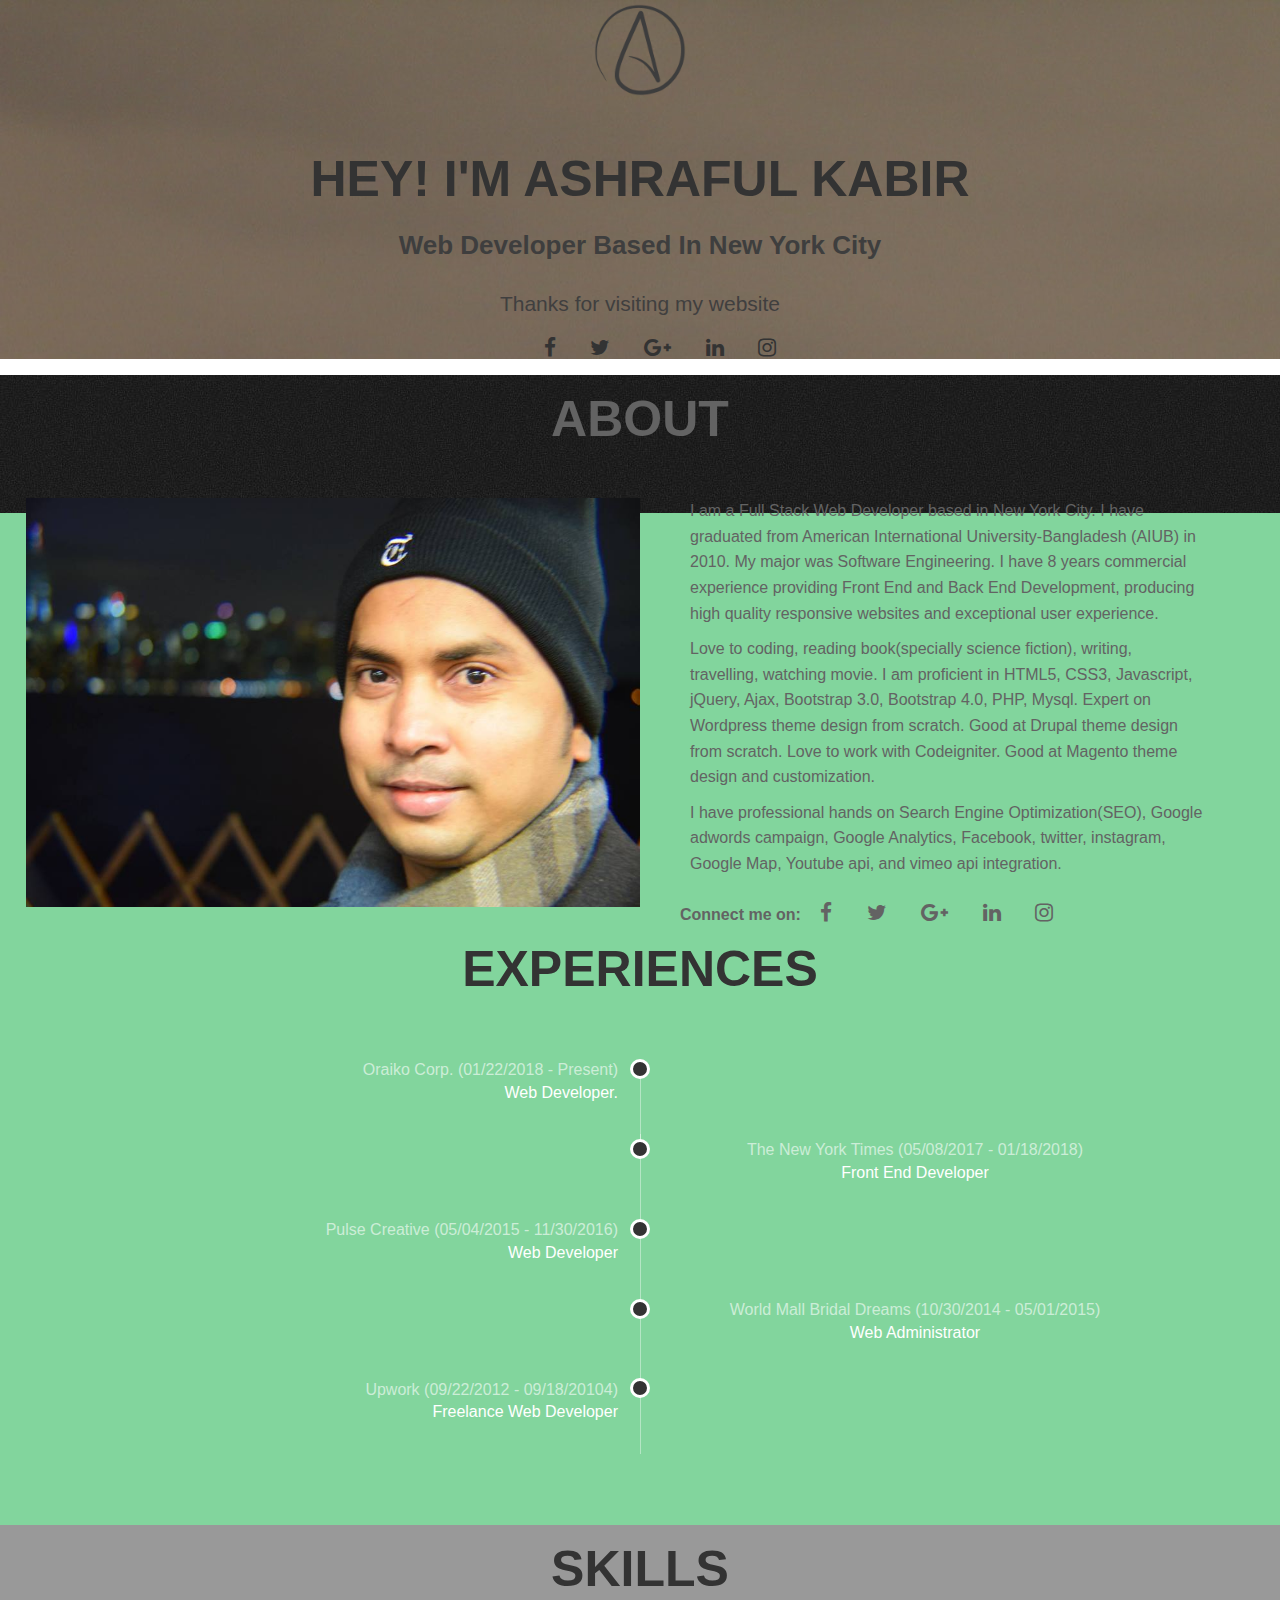
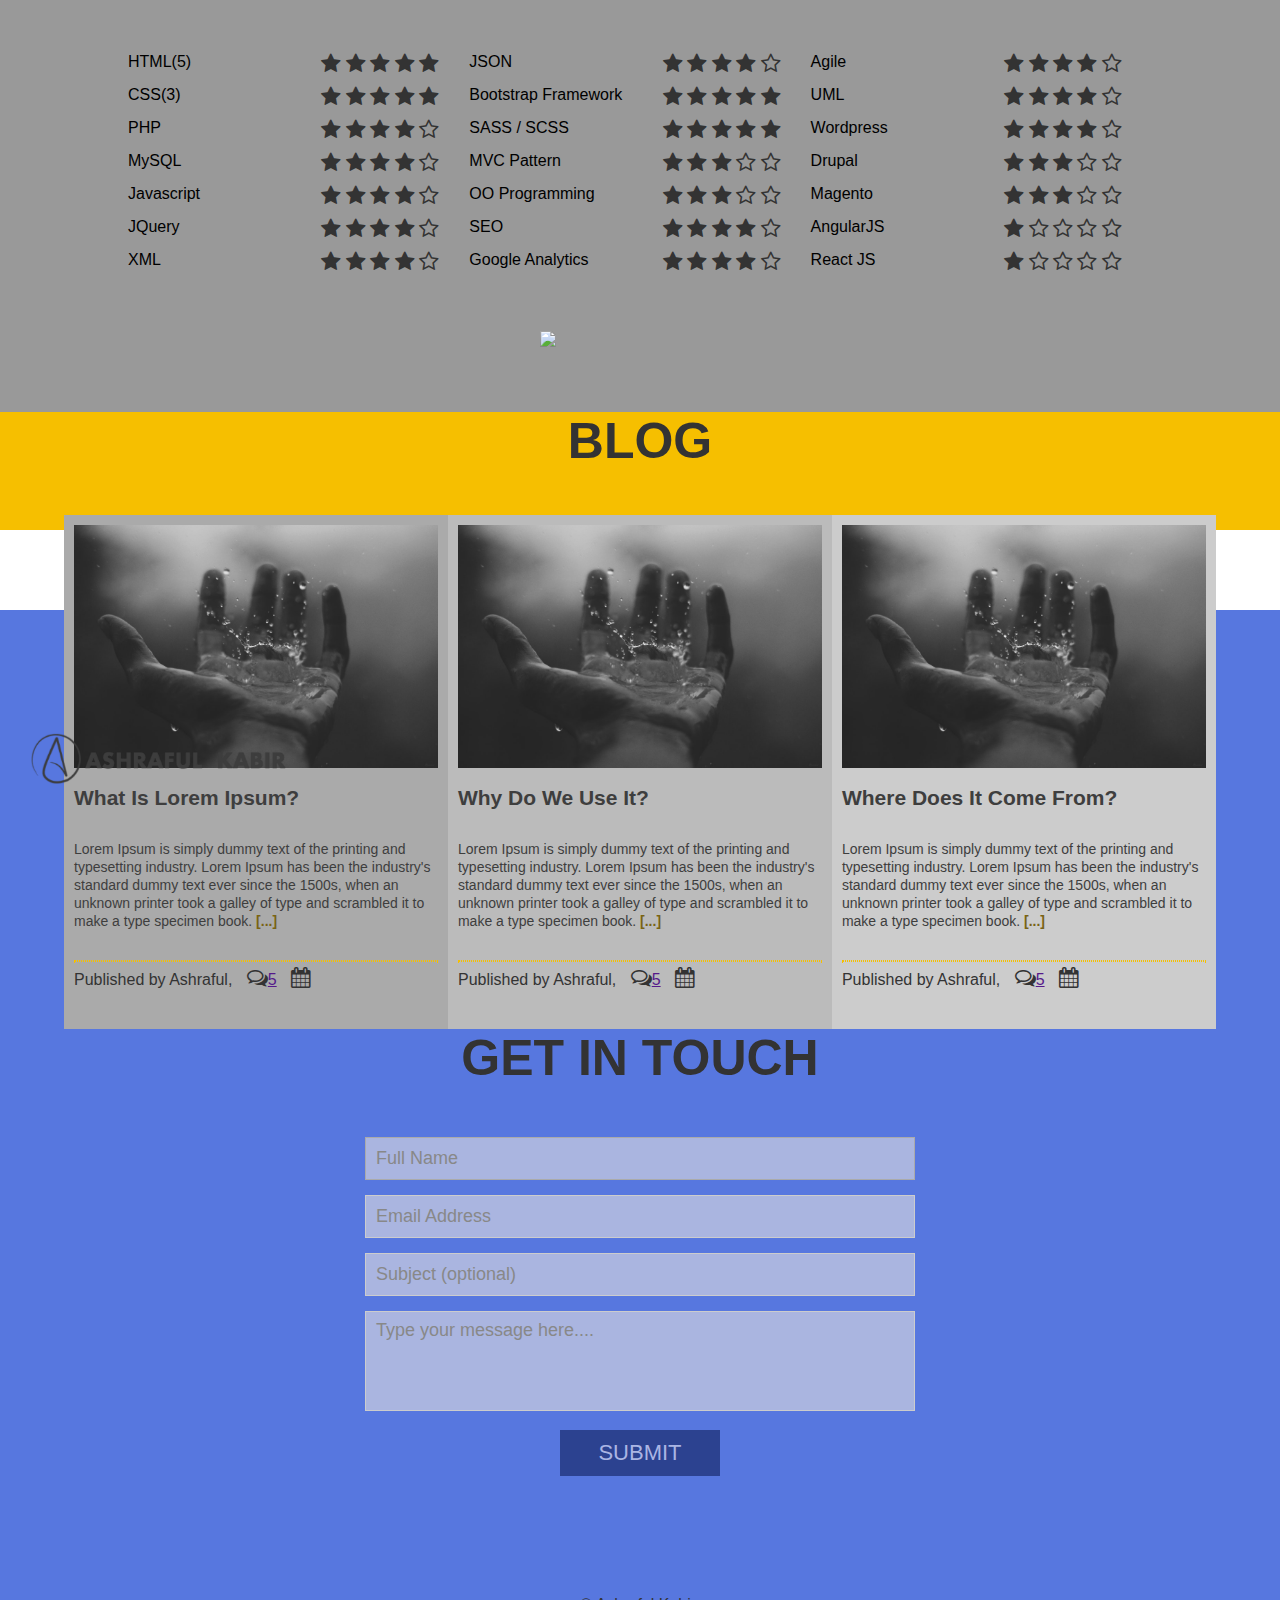
==== index.html @ b4f89de6 "comment added" ====
<!DOCTYPE html>
<html lang="en" >
<head>
  <meta charset="UTF-8">
  <title>Ashraful Kabir:Front End Developer</title> 
  <!-- normalize minimum css--> 
  <link rel="stylesheet" href="https://cdnjs.cloudflare.com/ajax/libs/normalize/5.0.0/normalize.min.css">
  <!-- Fullpage minimum css-->
  <link rel='stylesheet' href='https://cdnjs.cloudflare.com/ajax/libs/fullPage.js/2.7.4/jquery.fullPage.min.css'>
  <!--Font awesome css-->
  <link rel="stylesheet" href="https://maxcdn.bootstrapcdn.com/font-awesome/4.4.0/css/font-awesome.min.css">
  <!--Custom stylesheet-->
  <link rel="stylesheet" href="style.css">  
</head>

<body> 
    <header class="header">
        <div class="container"> 
            <a href="#section1" class="logo" title="Ashraful Kabir">
                <img src="images/ashraful-kabir.png" alt="Ashraful kabir">
            </a>            
        </div>
    </header>
    <!-- End of header -->

    <div id="fullpage">  

        <div class="section" id="section1">
            <div class="section-content">
                <div class="home-logo"><img src="images/ashraful-kabir-logo21.png" alt="Ashraful kabir"></div>       
                <h1>Hey! I'm Ashraful Kabir</h1>
                <h2>Web Developer Based in New York City</h2>
                <p>Thanks for visiting my website</p>
                <div class="social-media">
                    <ul class="social-media-icons">
                        <li><a href="#"><i class="fa fa-facebook"></i></a></li>
                        <li><a href="#"><i class="fa fa-twitter"></i></a></li>
                        <li><a href="#"><i class="fa fa-google-plus"></i></a></li>
                        <li><a href="#"><i class="fa fa-linkedin"></i></a></li>
                        <li><a href="#"><i class="fa fa-instagram"></i></a></li>
                    
                    </ul>
                </div>
                <!-- End of social media icons -->
            </div>
        </div>
        <!--End of first section-->

    <div class="section" id="section2">
    
        <div class="container">
            <h1>About</h1>          
            <div class="about-content">
                <img src="images/ashraful-kabir.jpg" class="ashraful" alt="Ashraful Kabir">
            </div>
            <!-- End of About image -->
            <div class="about-content">
                <p>
                    I am a Full Stack Web Developer based in New York City. 
                    I have graduated from American International University-Bangladesh (AIUB) in 2010. 
                    My major was Software Engineering. I have 8 years commercial experience providing
                    Front End and Back End Development, producing high quality responsive websites and exceptional user experience.
                </p>
                <p>
                    Love to coding, reading book(specially science fiction), writing, travelling, watching movie. 
                    I am proficient in HTML5, CSS3, Javascript, jQuery, Ajax, Bootstrap 3.0,
                    Bootstrap 4.0, PHP, Mysql. Expert on Wordpress theme design from scratch. Good at Drupal 
                    theme design from scratch. Love to work with Codeigniter. Good at Magento theme design and customization. 
                </p>
                <p>  
                    I have professional hands on Search Engine Optimization(SEO), Google adwords campaign, Google Analytics,
                    Facebook, twitter, instagram, Google Map, Youtube api, and vimeo api integration.
                </p>
                <div class="social-media">                    
                    <ul class="social-media-icons">
                        <b>Connect me on: </b>
                        <li><a href="#"><i class="fa fa-facebook"></i></a></li>
                        <li><a href="#"><i class="fa fa-twitter"></i></a></li>
                        <li><a href="#"><i class="fa fa-google-plus"></i></a></li>
                        <li><a href="#"><i class="fa fa-linkedin"></i></a></li>
                        <li><a href="#"><i class="fa fa-instagram"></i></a></li>
                    
                    </ul>
                </div>
            </div>
            <!-- End of About content -->
        </div>
        <!--End of container -->
    </div>
    <!--End of second section-->

  <div class="section" id="section3">
    
    <div class="container">
            <h1>Experiences</h1>
        <div class="experiences-content">                

                <div class="m-content">                   
                                        
                    <ul class="m-timeline">
                        <li>
                        <div class="m-timeline__date">
                            Oraiko Corp. (01/22/2018 - Present)
                        </div>
                        <p>
                           Web Developer.
                        </p>
                        </li>

                        <li>
                        <div class="m-timeline__date">
                           The New York Times (05/08/2017 - 01/18/2018)
                        </div>
                        <p>Front End Developer</p>
                        </li>
                        <li>
                        <div class="m-timeline__date">
                            Pulse Creative (05/04/2015 - 11/30/2016)
                        </div>

                        <p>
                            Web Developer
                        </p>
                        </li>

                        <li>
                        <div class="m-timeline__date">
                            World Mall Bridal Dreams (10/30/2014 - 05/01/2015)
                        </div>

                        <p>
                            Web Administrator
                        </p>
                        </li>
                        <li>
                        <div class="m-timeline__date">
                           Upwork (09/22/2012 - 09/18/20104)
                        </div>

                        <p>
                             Freelance Web Developer
                        </p>
                        </li>
                        <li>
                        <div class="m-timeline__date">
                           ISSIT Ltd.(02/10/2011 - 01/30/2012)
                        </div>

                        <p>
                            Web Developer
                        </p>
                        </li>
                    </ul>
                </div>

            </div>                  
    
        </div>
        <!--End of container -->
    </div>  
    <!--End of third section-->

  <div class="section" id="section4">

    <div class="container">
             <h1>skills</h1>
            <div class="row">

                <div class="skills-content">
                    <ul class="no-bullets">
                        <li>
                            <span class="ability-title">HTML(5)</span>
                                <span class="ability-score">				
                                <i class="fa fa-star" aria-hidden="true"></i>			
                                <i class="fa fa-star" aria-hidden="false"></i>
                                <i class="fa fa-star" aria-hidden="false"></i>
                                <i class="fa fa-star" aria-hidden="false"></i>
                                <i class="fa fa-star" aria-hidden="true"></i>					
                            </span>
                        </li>
                    
                        <li>
                            <span class="ability-title">CSS(3)</span>
                                <span class="ability-score">				
                                    <i class="fa fa-star" aria-hidden="true"></i>			
                                    <i class="fa fa-star" aria-hidden="false"></i>
                                    <i class="fa fa-star" aria-hidden="false"></i>
                                    <i class="fa fa-star" aria-hidden="false"></i>
                                    <i class="fa fa-star" aria-hidden="true"></i>					
                                </span>		
                            </span>
                        </li>
                        <li>
                            <span class="ability-title">PHP</span>
                            <span class="ability-score">				
                                <i class="fa fa-star" aria-hidden="true"></i>			
                                <i class="fa fa-star" aria-hidden="false"></i>
                                <i class="fa fa-star" aria-hidden="false"></i>
                                <i class="fa fa-star" aria-hidden="false"></i>
                                <i class="fa fa-star-o" aria-hidden="true"></i>					
                            </span>
                        </li>
                        <li>
                            <span class="ability-title">MySQL</span>
                            <span class="ability-score">				
                                <i class="fa fa-star" aria-hidden="true"></i>			
                                <i class="fa fa-star" aria-hidden="false"></i>
                                <i class="fa fa-star" aria-hidden="false"></i>
                                <i class="fa fa-star" aria-hidden="false"></i>
                                <i class="fa fa-star-o" aria-hidden="true"></i>					
                            </span>
                        </li>
                        <li>
                            <span class="ability-title">Javascript</span>
                            <span class="ability-score">				
                                <i class="fa fa-star" aria-hidden="true"></i>			
                                <i class="fa fa-star" aria-hidden="false"></i>
                                <i class="fa fa-star" aria-hidden="false"></i>
                                <i class="fa fa-star" aria-hidden="false"></i>
                                <i class="fa fa-star-o" aria-hidden="true"></i>					
                            </span>
                        </li>
                        <li>
                            <span class="ability-title">JQuery</span>
                            <span class="ability-score">				
                                <i class="fa fa-star" aria-hidden="true"></i>			
                                <i class="fa fa-star" aria-hidden="false"></i>
                                <i class="fa fa-star" aria-hidden="false"></i>
                                <i class="fa fa-star" aria-hidden="false"></i>
                                <i class="fa fa-star-o" aria-hidden="true"></i>					
                            </span>
                        </li> 
                        <li>
                            <span class="ability-title">XML</span>
                            <span class="ability-score">				
                                <i class="fa fa-star" aria-hidden="true"></i>			
                                <i class="fa fa-star" aria-hidden="false"></i>
                                <i class="fa fa-star" aria-hidden="false"></i>
                                <i class="fa fa-star" aria-hidden="false"></i>
                                <i class="fa fa-star-o" aria-hidden="true"></i>					
                            </span>
                        </li>                
                                            
                    </ul>
                </div>
                <div class="skills-content">
                    <ul class="no-bullets">
                        <li>
                            <span class="ability-title">JSON</span>
                            <span class="ability-score">				
                                <i class="fa fa-star" aria-hidden="true"></i>			
                                <i class="fa fa-star" aria-hidden="false"></i>
                                <i class="fa fa-star" aria-hidden="false"></i>
                                <i class="fa fa-star" aria-hidden="false"></i>
                                <i class="fa fa-star-o" aria-hidden="true"></i>					
                            </span>
                        </li>
                            
                            
                        <li>
                            <span class="ability-title">Bootstrap Framework</span>
                            <span class="ability-score">				
                                <i class="fa fa-star" aria-hidden="true"></i>			
                                <i class="fa fa-star" aria-hidden="false"></i>
                                <i class="fa fa-star" aria-hidden="false"></i>
                                <i class="fa fa-star" aria-hidden="false"></i>
                                <i class="fa fa-star" aria-hidden="true"></i>					
                            </span>
                        </li>
                        <li>
                            <span class="ability-title">SASS / SCSS</span>
                            <span class="ability-score">				
                                <i class="fa fa-star" aria-hidden="true"></i>			
                                <i class="fa fa-star" aria-hidden="false"></i>
                                <i class="fa fa-star" aria-hidden="false"></i>
                                <i class="fa fa-star" aria-hidden="false"></i>
                                <i class="fa fa-star" aria-hidden="true"></i>					
                            </span>
                        </li>			
                        <li>
                            <span class="ability-title">MVC Pattern</span>
                            <span class="ability-score">				
                                <i class="fa fa-star" aria-hidden="true"></i>			
                                <i class="fa fa-star" aria-hidden="false"></i>
                                <i class="fa fa-star" aria-hidden="false"></i>
                                <i class="fa fa-star-o" aria-hidden="false"></i>
                                <i class="fa fa-star-o" aria-hidden="true"></i>					
                            </span>
                        </li>	                            
                            
                            
                        <li>
                            <span class="ability-title">OO Programming</span>
                            <span class="ability-score">				
                                <i class="fa fa-star" aria-hidden="true"></i>			
                                <i class="fa fa-star" aria-hidden="false"></i>
                                <i class="fa fa-star" aria-hidden="false"></i>
                                <i class="fa fa-star-o" aria-hidden="false"></i>
                                <i class="fa fa-star-o" aria-hidden="true"></i>					
                            </span>
                        </li>		
                            
                            
                        <li>
                            <span class="ability-title">SEO</span>
                            <span class="ability-score">				
                                <i class="fa fa-star" aria-hidden="true"></i>			
                                <i class="fa fa-star" aria-hidden="false"></i>
                                <i class="fa fa-star" aria-hidden="false"></i>
                                <i class="fa fa-star" aria-hidden="false"></i>
                                <i class="fa fa-star-o" aria-hidden="true"></i>					
                            </span>
                        </li>
                        <li>
                            <span class="ability-title">Google Analytics</span>
                            <span class="ability-score">				
                                <i class="fa fa-star" aria-hidden="true"></i>			
                                <i class="fa fa-star" aria-hidden="false"></i>
                                <i class="fa fa-star" aria-hidden="false"></i>
                                <i class="fa fa-star" aria-hidden="false"></i>
                                <i class="fa fa-star-o" aria-hidden="true"></i>					
                            </span>
                        </li>				
                    
                        
                    </ul>
                </div>

                <div class="skills-content">
                    <ul class="no-bullets">	
                        <li>
                            <span class="ability-title">Agile</span>
                            <span class="ability-score">				
                                <i class="fa fa-star" aria-hidden="true"></i>			
                                <i class="fa fa-star" aria-hidden="false"></i>
                                <i class="fa fa-star" aria-hidden="false"></i>
                                <i class="fa fa-star" aria-hidden="false"></i>
                                <i class="fa fa-star-o" aria-hidden="true"></i>					
                            </span>
                        </li>
                
                            
                        <li>
                            <span class="ability-title">UML</span>
                            <span class="ability-score">				
                                <i class="fa fa-star" aria-hidden="true"></i>			
                                <i class="fa fa-star" aria-hidden="false"></i>
                                <i class="fa fa-star" aria-hidden="false"></i>
                                <i class="fa fa-star" aria-hidden="false"></i>
                                <i class="fa fa-star-o" aria-hidden="true"></i>					
                            </span>
                        </li>
                    
                        <li>
                            <span class="ability-title">Wordpress</span>
                            <span class="ability-score">				
                                <i class="fa fa-star" aria-hidden="true"></i>			
                                <i class="fa fa-star" aria-hidden="false"></i>
                                <i class="fa fa-star" aria-hidden="false"></i>
                                <i class="fa fa-star" aria-hidden="false"></i>
                                <i class="fa fa-star-o" aria-hidden="true"></i>					
                            </span>
                        </li>                   			
                        <li>
                            <span class="ability-title">Drupal</span>
                            <span class="ability-score">				
                                <i class="fa fa-star" aria-hidden="true"></i>			
                                <i class="fa fa-star" aria-hidden="false"></i>
                                <i class="fa fa-star" aria-hidden="false"></i>
                                <i class="fa fa-star-o" aria-hidden="false"></i>
                                <i class="fa fa-star-o" aria-hidden="true"></i>					
                            </span>
                        </li>	
                        
            
                        <li>
                            <span class="ability-title">Magento</span>
                            <span class="ability-score">				
                                <i class="fa fa-star" aria-hidden="true"></i>			
                                <i class="fa fa-star" aria-hidden="false"></i>
                                <i class="fa fa-star" aria-hidden="false"></i>
                                <i class="fa fa-star-o" aria-hidden="false"></i>
                                <i class="fa fa-star-o" aria-hidden="true"></i>					
                            </span>
                        </li>	
                        <li>
                            <span class="ability-title">AngularJS</span>
                            <span class="ability-score">				
                                <i class="fa fa-star" aria-hidden="true"></i>			
                                <i class="fa fa-star-o" aria-hidden="false"></i>
                                <i class="fa fa-star-o" aria-hidden="false"></i>
                                <i class="fa fa-star-o" aria-hidden="false"></i>
                                <i class="fa fa-star-o" aria-hidden="true"></i>					
                            </span>
                        </li>		
                                
                            
                        <li>
                            <span class="ability-title">React JS</span>
                            <span class="ability-score">				
                                <i class="fa fa-star" aria-hidden="false"></i>			
                                <i class="fa fa-star-o" aria-hidden="false"></i>
                                <i class="fa fa-star-o" aria-hidden="false"></i>
                                <i class="fa fa-star-o" aria-hidden="false"></i>
                                <i class="fa fa-star-o" aria-hidden="false"></i>					
                            </span>
                        </li>
                
                    </ul>
                </div>            
                    
            </div>

                <div class="js-certification">
                    <!-- BEGIN NCSA LINKING CODE--> 
                    <a href="http://www.ncsacademy.com/verifycert.cfm?cert=5224221" target="_blank">
                    <img src="http://www.ncsacademy.com/buttons/javascripta.jpg" border="0"> 
                    </a> 
                    <!-- END NCSA LINKING CODE-->     
                </div>  
                <!-- End of JS Certification -->

        </div>
        <!-- End of container -->    
        
    </div>  
    <!--End of fourth section-->

  <div class="section" id="section5">
        <h1>Blog</h1>
        <div class="container">        
                <div class="column" style="background-color:#aaa;">
                    <div class="featured-img">
                        <img src="images/bghome2.jpeg" alt="">
                    </div>
                    <h2>What is Lorem Ipsum?</h2>
                    <p>
                        Lorem Ipsum is simply dummy text of the printing and typesetting industry. 
                        Lorem Ipsum has been the industry's standard dummy text ever since the 1500s, 
                        when an unknown printer took a galley of type and scrambled it to make a type 
                        specimen book. <a href="#"><span class="learn-more"> [...]</span></a>
                        <hr>
                        <span class="published-by">Published by Ashraful, </span>
                        <a href=""><span class="comments"><i class="fa fa-comments-o"></i>5</span></a>
                        <span><i class="fa fa-calendar"></i></span>
                    </p>
                </div>
                <!-- End of Blog column -->
                <div class="column" style="background-color:#bbb;">
                    <div class="featured-img">
                        <img src="images/bghome2.jpeg" alt="">
                    </div>
                    <h2>Why do we use it?</h2>
                    <p>
                        Lorem Ipsum is simply dummy text of the printing and typesetting industry. 
                        Lorem Ipsum has been the industry's standard dummy text ever since the 1500s, 
                        when an unknown printer took a galley of type and scrambled it to make a type 
                        specimen book.<a href="#"><span class="learn-more"> [...]</span></a>

                        <hr>
                        <span class="published-by">Published by Ashraful, </span>
                        <a href=""><span class="comments"><i class="fa fa-comments-o"></i>5</span></a>
                        <span><i class="fa fa-calendar"></i></span>

                    </p>
                </div>
                <!-- End of Blog column -->

                <div class="column" style="background-color:#ccc;">
                    <div class="featured-img">
                        <img src="images/bghome2.jpeg" alt="">
                    </div>
                    <h2>Where does it come from?</h2>
                    <p>
                        Lorem Ipsum is simply dummy text of the printing and typesetting industry. 
                        Lorem Ipsum has been the industry's standard dummy text ever since the 1500s, 
                        when an unknown printer took a galley of type and scrambled it to make a type 
                        specimen book.<a href="#"><span class="learn-more"> [...]</span></a>

                        <hr>
                        <span class="published-by">Published by Ashraful, </span>
                        <a href=""><span class="comments"><i class="fa fa-comments-o"></i>5</span></a>
                        <span><i class="fa fa-calendar"></i></span>
                    </p>
                </div>
                <!-- End of Blog column -->        
        </div>
        <!-- End of container -->

    </div>
    <!--End of fifth section-->

    <div class="section" id="section6">
        
        <div class="container">  
            <form id="contact" action="" method="post">
                 <h1>Get in touch</h1>                
                <fieldset>
                    <input placeholder="Full Name" type="text" tabindex="1" required autofocus>
                </fieldset>
                <fieldset>
                    <input placeholder="Email Address" type="email" tabindex="2" required>
                </fieldset>                
                <fieldset>
                    <input placeholder="Subject (optional)" type="url" tabindex="4" required>
                </fieldset>
                <fieldset>
                    <textarea placeholder="Type your message here...." tabindex="5" required></textarea>
                </fieldset>
                <fieldset>
                    <button name="submit" type="submit" id="contact-submit" data-submit="...Sending">Submit</button>
                </fieldset>
                    
            </form>
            <!-- End of Contact Form -->
            <div class="copyright">
                &copy  <span id="year"></span> Ashraful Kabir.  
            </div>
        </div>
        <!-- End of Container -->
    </div>
    <!--End of sixth section-->

</div>
<!--End of full page-->

<!--- JQuery library-->
<script src='https://ajax.googleapis.com/ajax/libs/jquery/2.1.4/jquery.min.js'></script>
<!---Fullpage minimum js-->
<script src='https://cdnjs.cloudflare.com/ajax/libs/fullPage.js/2.7.4/jquery.fullPage.min.js'></script>

<script src='https://cdn2.hubspot.net/hub/322787/hub_generated/style_manager/1440007714979/custom/page/hack-a-thon-3/masonry.min.min.js'></script>
<script src='https://cdn2.hubspot.net/hub/322787/hub_generated/style_manager/1440007849180/custom/page/hack-a-thon-3/isotope.min.js'></script>

<!--Custom javascript-->
<script  src="custom.js"></script>

</body>
</html>
---- style.css ----
@font-face {
  font-family: Futura;
  src: url('font/Futura-Book-Regular.otf') format("otf");
  font-weight: normal;
}

html,body{
	font-family: Futura,Trebuchet MS,Arial,sans-serif; 
	margin: 0;
  padding: 0;
  box-sizing: border-box;
  -webkit-box-sizing: border-box;
  -moz-box-sizing: border-box;
  -webkit-font-smoothing: antialiased;
  -moz-font-smoothing: antialiased;
  -o-font-smoothing: antialiased;
  font-smoothing: antialiased;
  text-rendering: optimizeLegibility;
}
h1,h2,h3{
  text-transform: uppercase;
}
h1{
	font-size:50px; 
	margin:0;
	color:#333;
	text-align:center;
  padding-bottom: 50px;
}
h2{
  color:#3e3e3e;
  padding-top: 20px;
  font-size: 26px;
  text-transform: capitalize;
}
h3{
  
}

/* Global container */
.container{
	max-width: 96%;
  margin: 0 auto;  
  padding: 15px 0;

}
/* header */
.header {
  background-color:transparent;
  position: fixed;
  width: 100%;
  z-index: 3;
}

.header ul {
  margin: 0;
  padding: 0;
  list-style: none;
  overflow: hidden;
  
}

.header li a {
  display: block;
  padding: 20px;
	text-decoration: none;
	text-transform: uppercase;
  font-size: 12px;
  font-weight: 500;
  color:#333;
}

.header li a:hover,
.header .menu-btn:hover {
  color: #403422;
}

.header .logo {
  display: block;
  float: left;  
}

/* menu */

.header .menu {
  clear: both;
  max-height: 0;
  transition: max-height .2s ease-out;
}

/* menu icon */

.header .menu-icon {
  cursor: pointer;
  display: inline-block;
  float: right;
  padding: 28px 20px;
  position: relative;
  user-select: none;
}

.header .menu-icon .navicon {
  background: #333;
  display: block;
  height: 2px;
  position: relative;
  transition: background .2s ease-out;
  width: 18px;
}

.header .menu-icon .navicon:before,
.header .menu-icon .navicon:after {
  background: #333;
  content: '';
  display: block;
  height: 100%;
  position: absolute;
  transition: all .2s ease-out;
  width: 100%;
}

.header .menu-icon .navicon:before {
  top: 5px;
}

.header .menu-icon .navicon:after {
  top: -5px;
}

/* menu btn */

.header .menu-btn {
  display: none;
}

.header .menu-btn:checked ~ .menu {
  max-height: 240px;
}

.header .menu-btn:checked ~ .menu-icon .navicon {
  background: transparent;
}

.header .menu-btn:checked ~ .menu-icon .navicon:before {
  transform: rotate(-45deg);
}

.header .menu-btn:checked ~ .menu-icon .navicon:after {
  transform: rotate(45deg);
}

.header .menu-btn:checked ~ .menu-icon:not(.steps) .navicon:before,
.header .menu-btn:checked ~ .menu-icon:not(.steps) .navicon:after {
  top: 0;
}

/* 48em = 768px */

@media (min-width: 48em) {
  .header li {
    float: left;
  }
  .header li a {
    padding: 20px 10px;
  }
  .header .menu {
    clear: none;
    float: right;
    max-height: none;
  }
  .header .menu-icon {
    display: none;
  }
}

/* *******************************************************/
/* End of menu */

.button {
  display: inline-block;
  padding: 0.5em 1.0em;
  border-radius: 4px;
  background: #ffffff;
  font-family: sans-serif;
  font-size: 16px;
  cursor: pointer;
  border: 1px solid #000000;
  margin: 10px;
  -webkit-transition: background 0.3s;
  -moz-transition: background 0.3s;
  transition: background 0.3s;
}

.button:hover {
  background-color: rgba(0,0,0,0.1);
}

.button:active,
.button.is-checked {
  background-color: rgba(0,0,0,0.1);
  outline: none;
}

.button-group {
  margin: 20px 0;
  text-align: center;
}

.button-group:after {
  content: '';
  display: block;
  clear: both;
}

img {
  vertical-align: middle;
}

.img-responsive {
  display: block;
  max-width: 100%;
  height: auto;
}

.grid article {
  background-color: #FFFFFF;
  display: block;
  float: left;
  margin: 1%;
  width: 23%;
}

@media (max-width: 1024px) {
  .grid article {
    width: 31.3%;
  }
}

@media (max-width: 767px) {
  .grid article {
    width: 48%;
  }
}

@media (max-width: 479px) {
  .grid article {
    margin: 2% 0;
    width: 100%;
  }
}
/*  End of portfolio tab*/
/*********************************************************/


#section1{
/*background-image: url(images/bghome.jpeg);*/
background-image: url(images/nyc.jpg);
}
#section1 h1,h2{
  padding:0;
}
#section1 img{
    width: 100px;
    margin: 0 0 50px 0;
}
#section1 p{
  color:#403f3f;
  padding-top: 10px;
  text-align: center;
  font-size: 21px;
}
.fp-tooltip{
  color:#333;
}
#fp-nav ul li a span{
  background: #333;
}
#fp-nav ul li .fp-tooltip{
  color:#333;
}
#fp-nav ul li, .fp-slidesNav ul li{
  text-transform: uppercase;
}
.section-content{
  width:96%;
  margin:0 auto;
  text-align: center;   
}  
.social-media{
  text-align: center;
}
.social-media-icons{
  list-style: none;
}
.social-media-icons li{
  display: inline-block;
  padding: 0 15px;
}
.fa{
  font-size: 21px;
  color: #333;
}
.fa:hover{
  color:#c5aa80;
}
/* ############################################ End of section 1 ###################### */
#section2{
background-color:rgb(238,223,252); 
background-image: url('images/black-bg.jpg');
}
.about-content{
  float: left;
  width: 50%;
  box-sizing: border-box;
}
.about-content img{
  max-width: 100%;
}
#section2 p, #section2 h1, #section2 b, #section2 ul li i{
  color:#636363;
}
#section2 ul li i:hover{
  color:#c5aa80;  
}
#section2 p{
    line-height: 1.6;
    max-width: 720px;
    margin: 0 auto;
    font-size: 16px;
    padding: 0 50px 10px 50px;
}
#section2 .social-media{
  text-align: left;
}

/* ###################################### End of Section 2  ##################################*/

#section3{
background-color:rgb(130,213,157); 
}
#section3 h1{
  padding-bottom: 0px;
}
.experiences-content{
	width: 100%;
	height: auto;
	padding: 20px;
	text-align: center;
}

.m-content {
  padding: 20px;
  max-width: 1100px;
  margin: 0 auto;
}
.m-content h2 {
  font-size: 2.2rem;
  line-height: 1.3em;
  margin: 1em 0 .2em;
}

.m-timeline {
  position: relative;
  list-style: none;
  padding: 0;
  color: #fff;
  overflow-y: scroll;
  height: 400px; 
}
.m-timeline li {
  position: relative;
  padding: 7px 0 24px 32px;
  transition: all 100ms;
  min-height: 44px;
}
.m-timeline li::before, .m-timeline li::after {
  transition: all 100ms;
}
.m-timeline li::before {
  display: block;
  content: '';
  position: absolute;
  top: .3em;
  left: 0;
  z-index: 2;
  background-color: #333;
  width: 20px;
  height: 20px;
  border-radius: 50%;
  border: 3px solid #fff;
}
.m-timeline li::after {
  content: '';
  display: block;
  width: 1px;
  background-color: rgba(255, 255, 255, 0.4);
  position: absolute;
  top: 0;
  left: 10px;
  height: 100%;
  z-index: 1;
}
.m-timeline li:first-child::after {
  top: 10px;
}
.m-timeline li:last-child::after {
  height: 10px;
}
.m-timeline__date {
  font-size: 1em;
  margin: 0 0 .3em;
  color: rgba(255, 255, 255, 0.6);
}
.m-timeline p {
  margin: 0 0 .5em;
}
@media (min-width: 800px) {
  .m-timeline li:nth-child(odd) {
    text-align: right;
    padding-left: 0;
    padding-right: calc(50% + 22px);
  }
  .m-timeline li:nth-child(even) {
    padding-left: calc(50% + 20px);
  }
  .m-timeline li::before {
    left: calc(50% - 10px);
  }
  .m-timeline li::after {
    left: 50%;
  }
}

*,
*::before,
*::after {
  box-sizing: border-box;
}
/* Timeline custom scroll bar */
/* width */
::-webkit-scrollbar {
  width: 15px;
}

/* Track */
::-webkit-scrollbar-track {
  box-shadow: inset 0 0 5px grey; 
  border-radius: 10px;
}
 
/* Handle */
::-webkit-scrollbar-thumb {
  background: #579665; 
  border-radius: 10px;
}

/* Handle on hover */
::-webkit-scrollbar-thumb:hover {
  background: #579665; 
}

/* End of expericens timeline */

.logo{
width:40%;
float: left;
}
.logo img{
	vertical-align: bottom;
  height: 60px;
}
.company{
width:55%;
float: left;
margin-left: 5%;
}

/* ###################################### End of section 3 ################################ */

#section4{
background-color:#999; 
}
#section4 .container{
  width: 80%;
  margin: 0 auto;
}
.skills-content{
  float: left;
  width: 33.33%;
  box-sizing: border-box;
  padding-right: 30px;
}
ul.no-bullets {
    list-style-type: none;
    margin: 0px;
    padding: 0px;
}
#section4 ul > li .ability-score {
    float: right;
}
#section4 ul > li .ability-title {
    display: inline-block;
    width: 60%;
}
#section4 ul li{
  margin-bottom: 5px;
  padding: 5px 0;
}
#section4 ul li:hover{
  background-color: #88c397;
  padding: 5px 0;
}
.js-certification{
    width: 200px;
    margin: 0 auto;
    padding: 50px 0;
}
/* ########################################## Ends for Section 4  ###########################*/

#section5{
  background-color:#f6bf00; 
}
#section5 p{
  line-height: 1.3;
  margin: 30px auto;
  color: #3e3e3e;
  font-size: 14px;
}
#section5 .container{
  max-width:90%;
  margin: 0 auto;
}
.featured-img img{
  max-width: 100%;
}
#section5 h1{
  padding-bottom: 30px; 
}
#section5 h2{
  font-size: 21px;
}
/* Create three equal columns that floats next to each other */
.column {
  float: left;
  width: 33.33%;
  padding: 10px;
  height: auto; 
}
.column p{
  text-align: left;
}
.column p span.learn-more{
    color: #796313;
    font-weight: bold;
}
.column p a{
  text-decoration: none;
}
/* Clear floats after the columns */
.row:after {
  content: "";
  display: table;
  clear: both;
}
span.published-by{
  color:#333;
}
span.comments{
      margin: 0 10px;
}
.column hr{
  border: 1px dotted #f6c000;
  margin-bottom: 5px;
}
/* ##########################################  End of section 5 (Blog Section) ####################### */

#section6{
  background-color:rgb(87, 119, 223); 
}

#section6 .container {
  max-width: 600px;
  width: 100%;
  margin: 0 auto;
  position: relative;
  padding: 0;
}

#contact input[type="text"],
#contact input[type="email"],
#contact input[type="tel"],
#contact input[type="url"],
#contact textarea,
#contact button[type="submit"] {
  font: 400 12px/16px "Roboto", Helvetica, Arial, sans-serif;
}

#contact {
  padding: 25px;
  margin: 80px 0;
}

#contact h3 {
  display: block;
  font-size: 32px;
  font-weight: 500;
  margin-bottom: 20px;
  color: #333;
  text-align: center;
}

#contact h4 {
  margin: 5px 0 15px;
  display: block;
  font-size: 13px;
  font-weight: 400;
}

fieldset {
  border: medium none !important;
  margin: 0 0 10px;
  min-width: 100%;
  padding: 0;
  width: 100%;
  text-align: center;
}

#contact input[type="text"],
#contact input[type="email"],
#contact input[type="tel"],
#contact input[type="url"],
#contact textarea {
  width: 100%;
  border: 1px solid #ccc;
  background: #aab5e0;
  margin: 0 0 5px;
  padding: 10px;
  color: #333;
  font-size: 18px;
}

#contact input[type="text"]:hover,
#contact input[type="email"]:hover,
#contact input[type="tel"]:hover,
#contact input[type="url"]:hover,
#contact textarea:hover {
  -webkit-transition: border-color 0.3s ease-in-out;
  -moz-transition: border-color 0.3s ease-in-out;
  transition: border-color 0.3s ease-in-out;
  border: 1px solid #aaa;
}

#contact textarea {
  height: 100px;
  max-width: 100%;
  resize: none;
}

#contact button[type="submit"] {
  cursor: pointer;
    width: 160px;
    border: none;
    background: #2c4290;
    color: #aab5e4;
    margin: 0 0 5px;
    padding: 15px 20px;
    font-size: 22px;
    text-transform: uppercase;
}

#contact button[type="submit"]:hover {
  background: #374c96;
  -webkit-transition: background 0.3s ease-in-out;
  -moz-transition: background 0.3s ease-in-out;
  transition: background-color 0.3s ease-in-out;
}

#contact button[type="submit"]:active {
  box-shadow: inset 0 1px 3px rgba(0, 0, 0, 0.5);
}

.copyright {
  text-align: center;
  color:#333;
}

#contact input:focus,
#contact textarea:focus {
  outline: 0;
  border: 1px solid #aaa;
}

::-webkit-input-placeholder {
  color: #888;
}

:-moz-placeholder {
  color: #888;
}

::-moz-placeholder {
  color: #888;
}

:-ms-input-placeholder {
  color: #888;
}

/* End of contact form */
/* ########################################### End of section 6 ########################### */

.fp-slidesNav ul li a span {
  background-color: #fff;
}
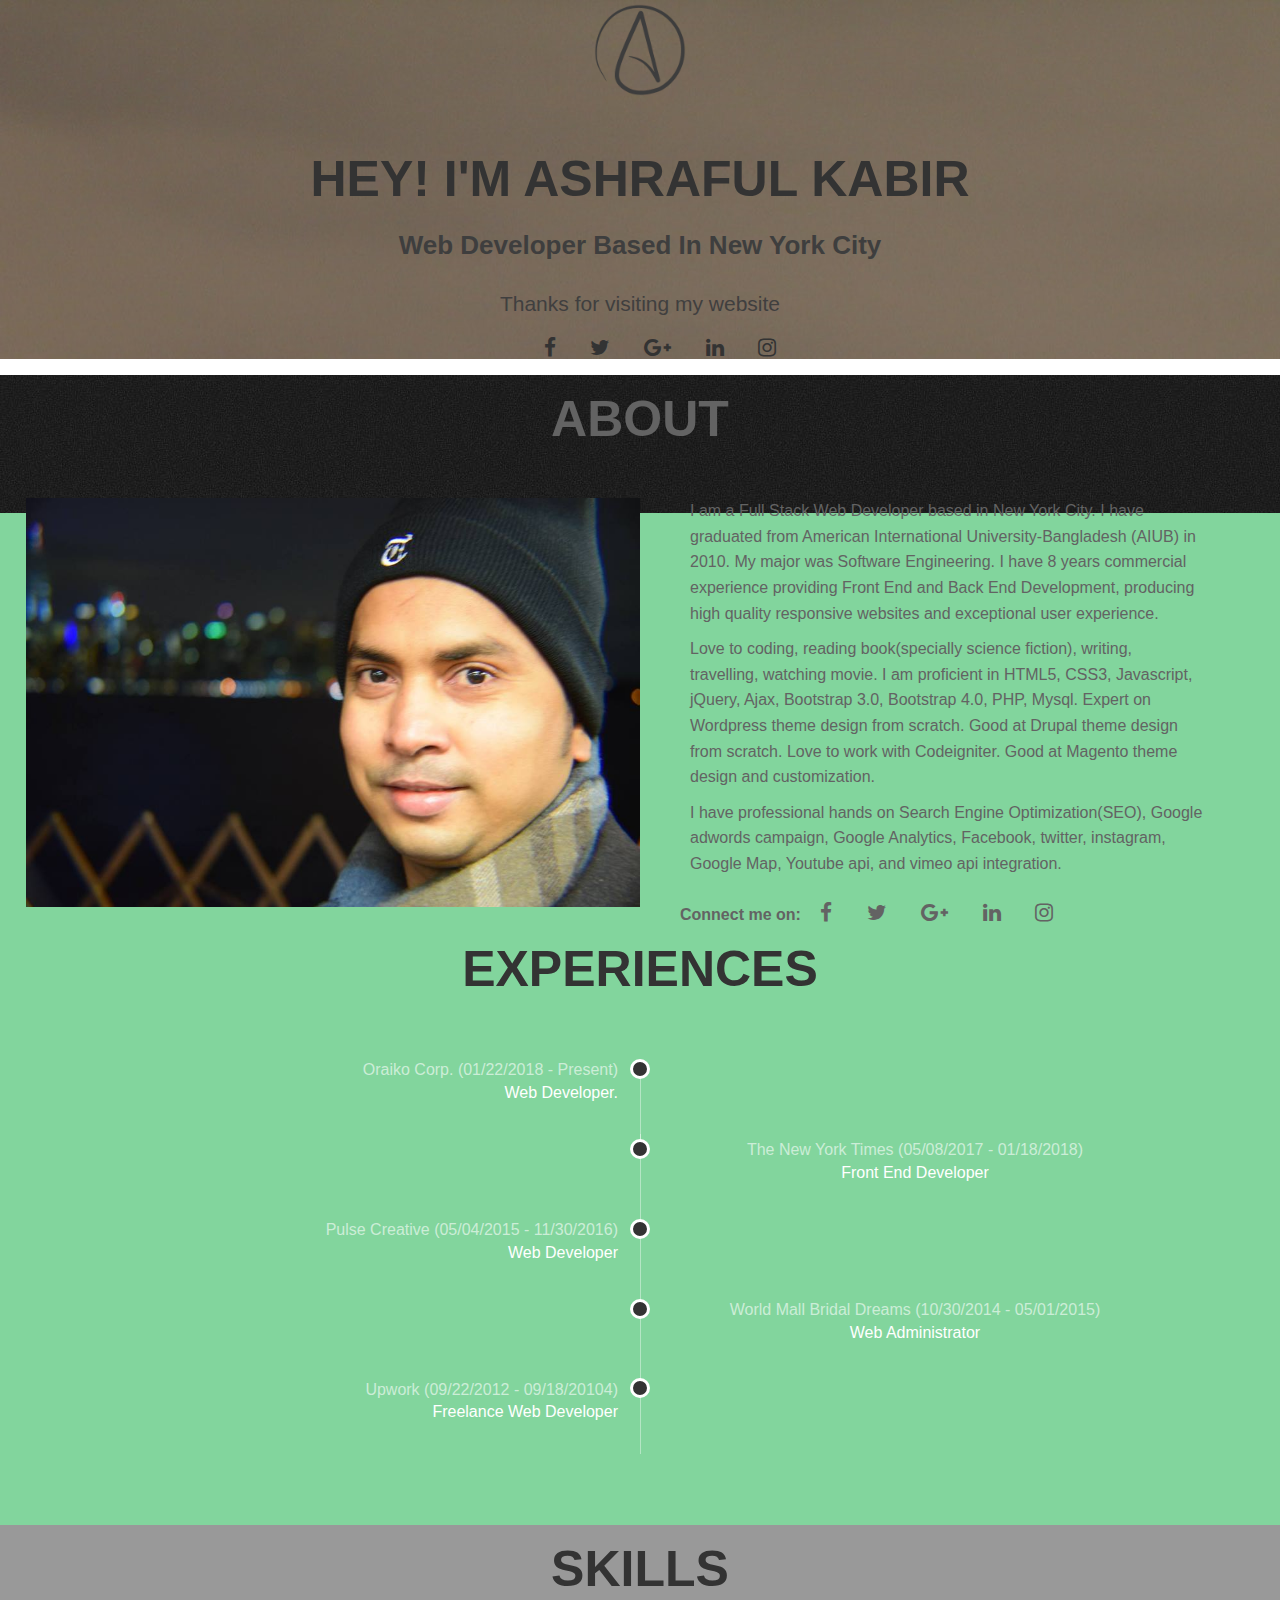
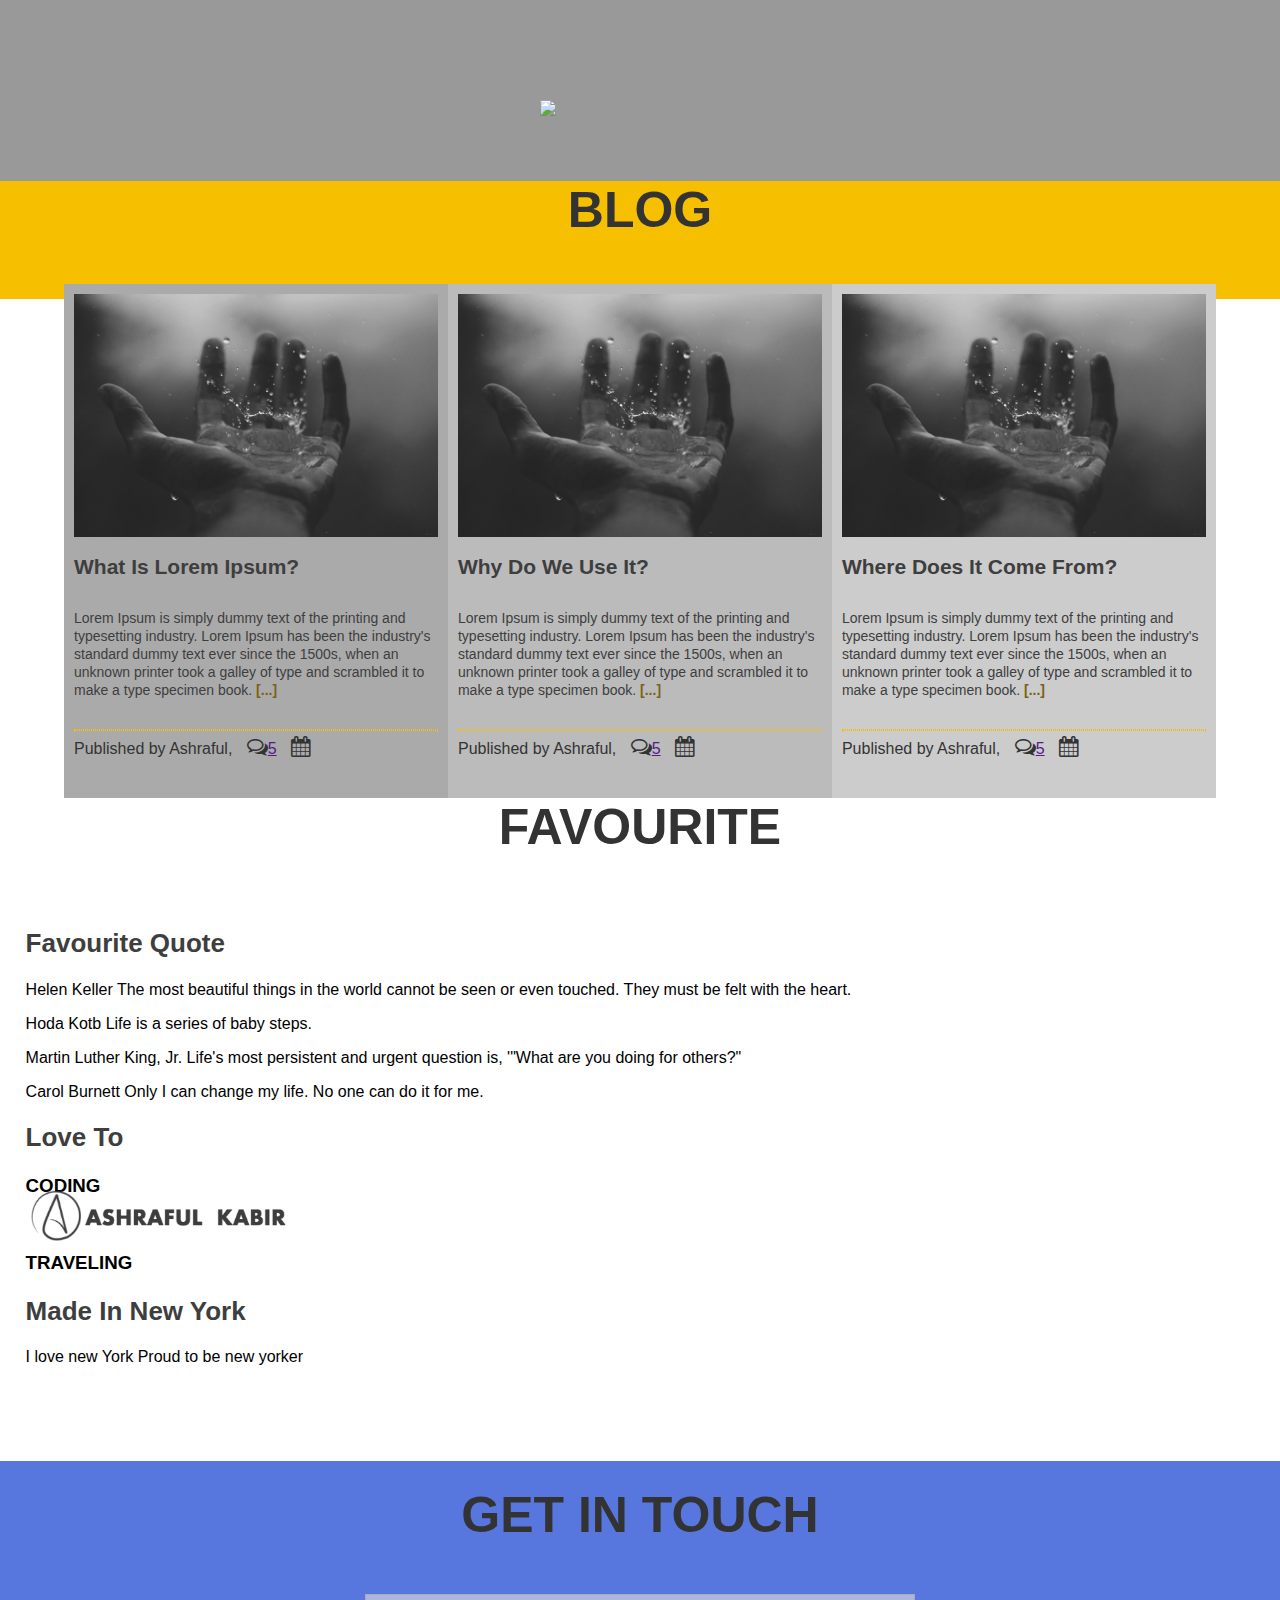
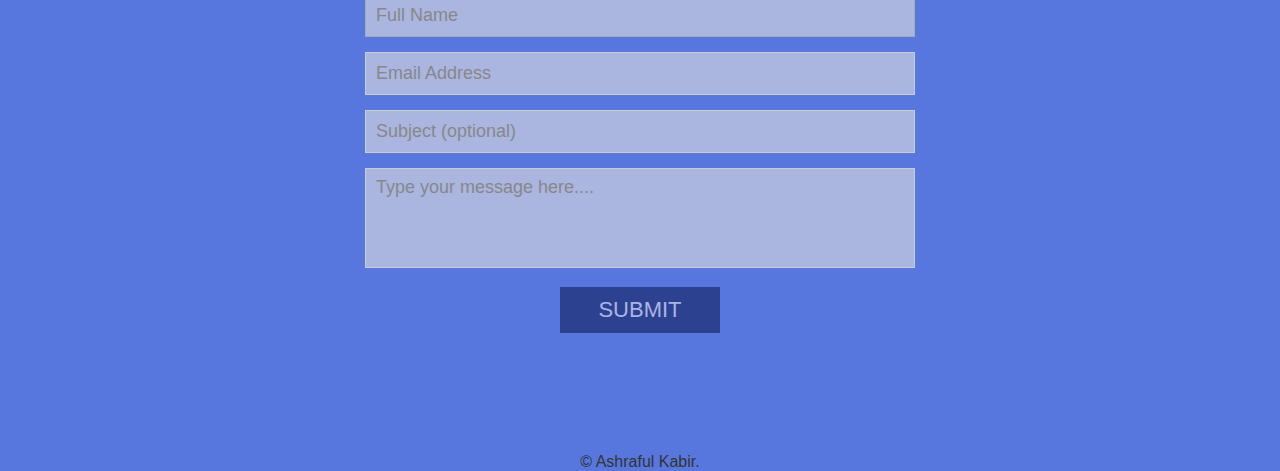
==== commit ad327619: "favourite section added" ====
--- a/index.html
+++ b/index.html
@@ -164,252 +164,11 @@
 
     <div class="container">
              <h1>skills</h1>
-            <div class="row">
-
-                <div class="skills-content">
-                    <ul class="no-bullets">
-                        <li>
-                            <span class="ability-title">HTML(5)</span>
-                                <span class="ability-score">				
-                                <i class="fa fa-star" aria-hidden="true"></i>			
-                                <i class="fa fa-star" aria-hidden="false"></i>
-                                <i class="fa fa-star" aria-hidden="false"></i>
-                                <i class="fa fa-star" aria-hidden="false"></i>
-                                <i class="fa fa-star" aria-hidden="true"></i>					
-                            </span>
-                        </li>
-                    
-                        <li>
-                            <span class="ability-title">CSS(3)</span>
-                                <span class="ability-score">				
-                                    <i class="fa fa-star" aria-hidden="true"></i>			
-                                    <i class="fa fa-star" aria-hidden="false"></i>
-                                    <i class="fa fa-star" aria-hidden="false"></i>
-                                    <i class="fa fa-star" aria-hidden="false"></i>
-                                    <i class="fa fa-star" aria-hidden="true"></i>					
-                                </span>		
-                            </span>
-                        </li>
-                        <li>
-                            <span class="ability-title">PHP</span>
-                            <span class="ability-score">				
-                                <i class="fa fa-star" aria-hidden="true"></i>			
-                                <i class="fa fa-star" aria-hidden="false"></i>
-                                <i class="fa fa-star" aria-hidden="false"></i>
-                                <i class="fa fa-star" aria-hidden="false"></i>
-                                <i class="fa fa-star-o" aria-hidden="true"></i>					
-                            </span>
-                        </li>
-                        <li>
-                            <span class="ability-title">MySQL</span>
-                            <span class="ability-score">				
-                                <i class="fa fa-star" aria-hidden="true"></i>			
-                                <i class="fa fa-star" aria-hidden="false"></i>
-                                <i class="fa fa-star" aria-hidden="false"></i>
-                                <i class="fa fa-star" aria-hidden="false"></i>
-                                <i class="fa fa-star-o" aria-hidden="true"></i>					
-                            </span>
-                        </li>
-                        <li>
-                            <span class="ability-title">Javascript</span>
-                            <span class="ability-score">				
-                                <i class="fa fa-star" aria-hidden="true"></i>			
-                                <i class="fa fa-star" aria-hidden="false"></i>
-                                <i class="fa fa-star" aria-hidden="false"></i>
-                                <i class="fa fa-star" aria-hidden="false"></i>
-                                <i class="fa fa-star-o" aria-hidden="true"></i>					
-                            </span>
-                        </li>
-                        <li>
-                            <span class="ability-title">JQuery</span>
-                            <span class="ability-score">				
-                                <i class="fa fa-star" aria-hidden="true"></i>			
-                                <i class="fa fa-star" aria-hidden="false"></i>
-                                <i class="fa fa-star" aria-hidden="false"></i>
-                                <i class="fa fa-star" aria-hidden="false"></i>
-                                <i class="fa fa-star-o" aria-hidden="true"></i>					
-                            </span>
-                        </li> 
-                        <li>
-                            <span class="ability-title">XML</span>
-                            <span class="ability-score">				
-                                <i class="fa fa-star" aria-hidden="true"></i>			
-                                <i class="fa fa-star" aria-hidden="false"></i>
-                                <i class="fa fa-star" aria-hidden="false"></i>
-                                <i class="fa fa-star" aria-hidden="false"></i>
-                                <i class="fa fa-star-o" aria-hidden="true"></i>					
-                            </span>
-                        </li>                
-                                            
-                    </ul>
-                </div>
-                <div class="skills-content">
-                    <ul class="no-bullets">
-                        <li>
-                            <span class="ability-title">JSON</span>
-                            <span class="ability-score">				
-                                <i class="fa fa-star" aria-hidden="true"></i>			
-                                <i class="fa fa-star" aria-hidden="false"></i>
-                                <i class="fa fa-star" aria-hidden="false"></i>
-                                <i class="fa fa-star" aria-hidden="false"></i>
-                                <i class="fa fa-star-o" aria-hidden="true"></i>					
-                            </span>
-                        </li>
-                            
-                            
-                        <li>
-                            <span class="ability-title">Bootstrap Framework</span>
-                            <span class="ability-score">				
-                                <i class="fa fa-star" aria-hidden="true"></i>			
-                                <i class="fa fa-star" aria-hidden="false"></i>
-                                <i class="fa fa-star" aria-hidden="false"></i>
-                                <i class="fa fa-star" aria-hidden="false"></i>
-                                <i class="fa fa-star" aria-hidden="true"></i>					
-                            </span>
-                        </li>
-                        <li>
-                            <span class="ability-title">SASS / SCSS</span>
-                            <span class="ability-score">				
-                                <i class="fa fa-star" aria-hidden="true"></i>			
-                                <i class="fa fa-star" aria-hidden="false"></i>
-                                <i class="fa fa-star" aria-hidden="false"></i>
-                                <i class="fa fa-star" aria-hidden="false"></i>
-                                <i class="fa fa-star" aria-hidden="true"></i>					
-                            </span>
-                        </li>			
-                        <li>
-                            <span class="ability-title">MVC Pattern</span>
-                            <span class="ability-score">				
-                                <i class="fa fa-star" aria-hidden="true"></i>			
-                                <i class="fa fa-star" aria-hidden="false"></i>
-                                <i class="fa fa-star" aria-hidden="false"></i>
-                                <i class="fa fa-star-o" aria-hidden="false"></i>
-                                <i class="fa fa-star-o" aria-hidden="true"></i>					
-                            </span>
-                        </li>	                            
-                            
-                            
-                        <li>
-                            <span class="ability-title">OO Programming</span>
-                            <span class="ability-score">				
-                                <i class="fa fa-star" aria-hidden="true"></i>			
-                                <i class="fa fa-star" aria-hidden="false"></i>
-                                <i class="fa fa-star" aria-hidden="false"></i>
-                                <i class="fa fa-star-o" aria-hidden="false"></i>
-                                <i class="fa fa-star-o" aria-hidden="true"></i>					
-                            </span>
-                        </li>		
-                            
-                            
-                        <li>
-                            <span class="ability-title">SEO</span>
-                            <span class="ability-score">				
-                                <i class="fa fa-star" aria-hidden="true"></i>			
-                                <i class="fa fa-star" aria-hidden="false"></i>
-                                <i class="fa fa-star" aria-hidden="false"></i>
-                                <i class="fa fa-star" aria-hidden="false"></i>
-                                <i class="fa fa-star-o" aria-hidden="true"></i>					
-                            </span>
-                        </li>
-                        <li>
-                            <span class="ability-title">Google Analytics</span>
-                            <span class="ability-score">				
-                                <i class="fa fa-star" aria-hidden="true"></i>			
-                                <i class="fa fa-star" aria-hidden="false"></i>
-                                <i class="fa fa-star" aria-hidden="false"></i>
-                                <i class="fa fa-star" aria-hidden="false"></i>
-                                <i class="fa fa-star-o" aria-hidden="true"></i>					
-                            </span>
-                        </li>				
-                    
-                        
-                    </ul>
-                </div>
-
-                <div class="skills-content">
-                    <ul class="no-bullets">	
-                        <li>
-                            <span class="ability-title">Agile</span>
-                            <span class="ability-score">				
-                                <i class="fa fa-star" aria-hidden="true"></i>			
-                                <i class="fa fa-star" aria-hidden="false"></i>
-                                <i class="fa fa-star" aria-hidden="false"></i>
-                                <i class="fa fa-star" aria-hidden="false"></i>
-                                <i class="fa fa-star-o" aria-hidden="true"></i>					
-                            </span>
-                        </li>
-                
-                            
-                        <li>
-                            <span class="ability-title">UML</span>
-                            <span class="ability-score">				
-                                <i class="fa fa-star" aria-hidden="true"></i>			
-                                <i class="fa fa-star" aria-hidden="false"></i>
-                                <i class="fa fa-star" aria-hidden="false"></i>
-                                <i class="fa fa-star" aria-hidden="false"></i>
-                                <i class="fa fa-star-o" aria-hidden="true"></i>					
-                            </span>
-                        </li>
-                    
-                        <li>
-                            <span class="ability-title">Wordpress</span>
-                            <span class="ability-score">				
-                                <i class="fa fa-star" aria-hidden="true"></i>			
-                                <i class="fa fa-star" aria-hidden="false"></i>
-                                <i class="fa fa-star" aria-hidden="false"></i>
-                                <i class="fa fa-star" aria-hidden="false"></i>
-                                <i class="fa fa-star-o" aria-hidden="true"></i>					
-                            </span>
-                        </li>                   			
-                        <li>
-                            <span class="ability-title">Drupal</span>
-                            <span class="ability-score">				
-                                <i class="fa fa-star" aria-hidden="true"></i>			
-                                <i class="fa fa-star" aria-hidden="false"></i>
-                                <i class="fa fa-star" aria-hidden="false"></i>
-                                <i class="fa fa-star-o" aria-hidden="false"></i>
-                                <i class="fa fa-star-o" aria-hidden="true"></i>					
-                            </span>
-                        </li>	
-                        
-            
-                        <li>
-                            <span class="ability-title">Magento</span>
-                            <span class="ability-score">				
-                                <i class="fa fa-star" aria-hidden="true"></i>			
-                                <i class="fa fa-star" aria-hidden="false"></i>
-                                <i class="fa fa-star" aria-hidden="false"></i>
-                                <i class="fa fa-star-o" aria-hidden="false"></i>
-                                <i class="fa fa-star-o" aria-hidden="true"></i>					
-                            </span>
-                        </li>	
-                        <li>
-                            <span class="ability-title">AngularJS</span>
-                            <span class="ability-score">				
-                                <i class="fa fa-star" aria-hidden="true"></i>			
-                                <i class="fa fa-star-o" aria-hidden="false"></i>
-                                <i class="fa fa-star-o" aria-hidden="false"></i>
-                                <i class="fa fa-star-o" aria-hidden="false"></i>
-                                <i class="fa fa-star-o" aria-hidden="true"></i>					
-                            </span>
-                        </li>		
-                                
-                            
-                        <li>
-                            <span class="ability-title">React JS</span>
-                            <span class="ability-score">				
-                                <i class="fa fa-star" aria-hidden="false"></i>			
-                                <i class="fa fa-star-o" aria-hidden="false"></i>
-                                <i class="fa fa-star-o" aria-hidden="false"></i>
-                                <i class="fa fa-star-o" aria-hidden="false"></i>
-                                <i class="fa fa-star-o" aria-hidden="false"></i>					
-                            </span>
-                        </li>
-                
-                    </ul>
-                </div>            
-                    
-            </div>
+            <div class="row" id="skills-list">
+
+                    
+            </div>
+            <!-- End of skills list -->
 
                 <div class="js-certification">
                     <!-- BEGIN NCSA LINKING CODE--> 
@@ -490,6 +249,48 @@
     </div>
     <!--End of fifth section-->
 
+    <div class="section" id="favourite">
+        <div class="container">
+                <h1 class="favourite-title">
+                    favourite
+                </h1>
+                <div class="fav-content">
+                    <h2>Favourite Quote</h2>
+                    <p class="quote">
+                        Helen Keller
+The most beautiful things in the world cannot be seen or even touched. They must be felt with the heart.
+                    </p>
+                    <p class="quote">
+                        Hoda Kotb
+Life is a series of baby steps.
+                    </p>
+                    <p class="quote">
+                        Martin Luther King, Jr.
+Life's most persistent and urgent question is, '"What are you doing for others?"
+                    </p>
+                    <p class="quote">
+                        Carol Burnett
+                        Only I can change my life. No one can do it for me.
+                    </p>
+                </div>
+                <!--End of favourite content first-->
+                <div class="fav-content">
+                    <h2>Love To</h2>
+                    <h3>coding</h3>
+                    <img src="images/code.png" alt="">
+                    <h3>Traveling</h3>
+
+
+                </div>
+                <div class="fav-content">
+                    <h2>Made in new york</h2>
+                    
+                    I love new York
+                    Proud to be new yorker
+                </div>
+        </div>
+    </div>
+
     <div class="section" id="section6">
         
         <div class="container">  
@@ -525,7 +326,7 @@
 <!--End of full page-->
 
 <!--- JQuery library-->
-<script src='https://ajax.googleapis.com/ajax/libs/jquery/2.1.4/jquery.min.js'></script>
+<script src="https://code.jquery.com/jquery-3.3.1.js" integrity="sha256-2Kok7MbOyxpgUVvAk/HJ2jigOSYS2auK4Pfzbm7uH60=" crossorigin="anonymous"></script>
 <!---Fullpage minimum js-->
 <script src='https://cdnjs.cloudflare.com/ajax/libs/fullPage.js/2.7.4/jquery.fullPage.min.js'></script>
 
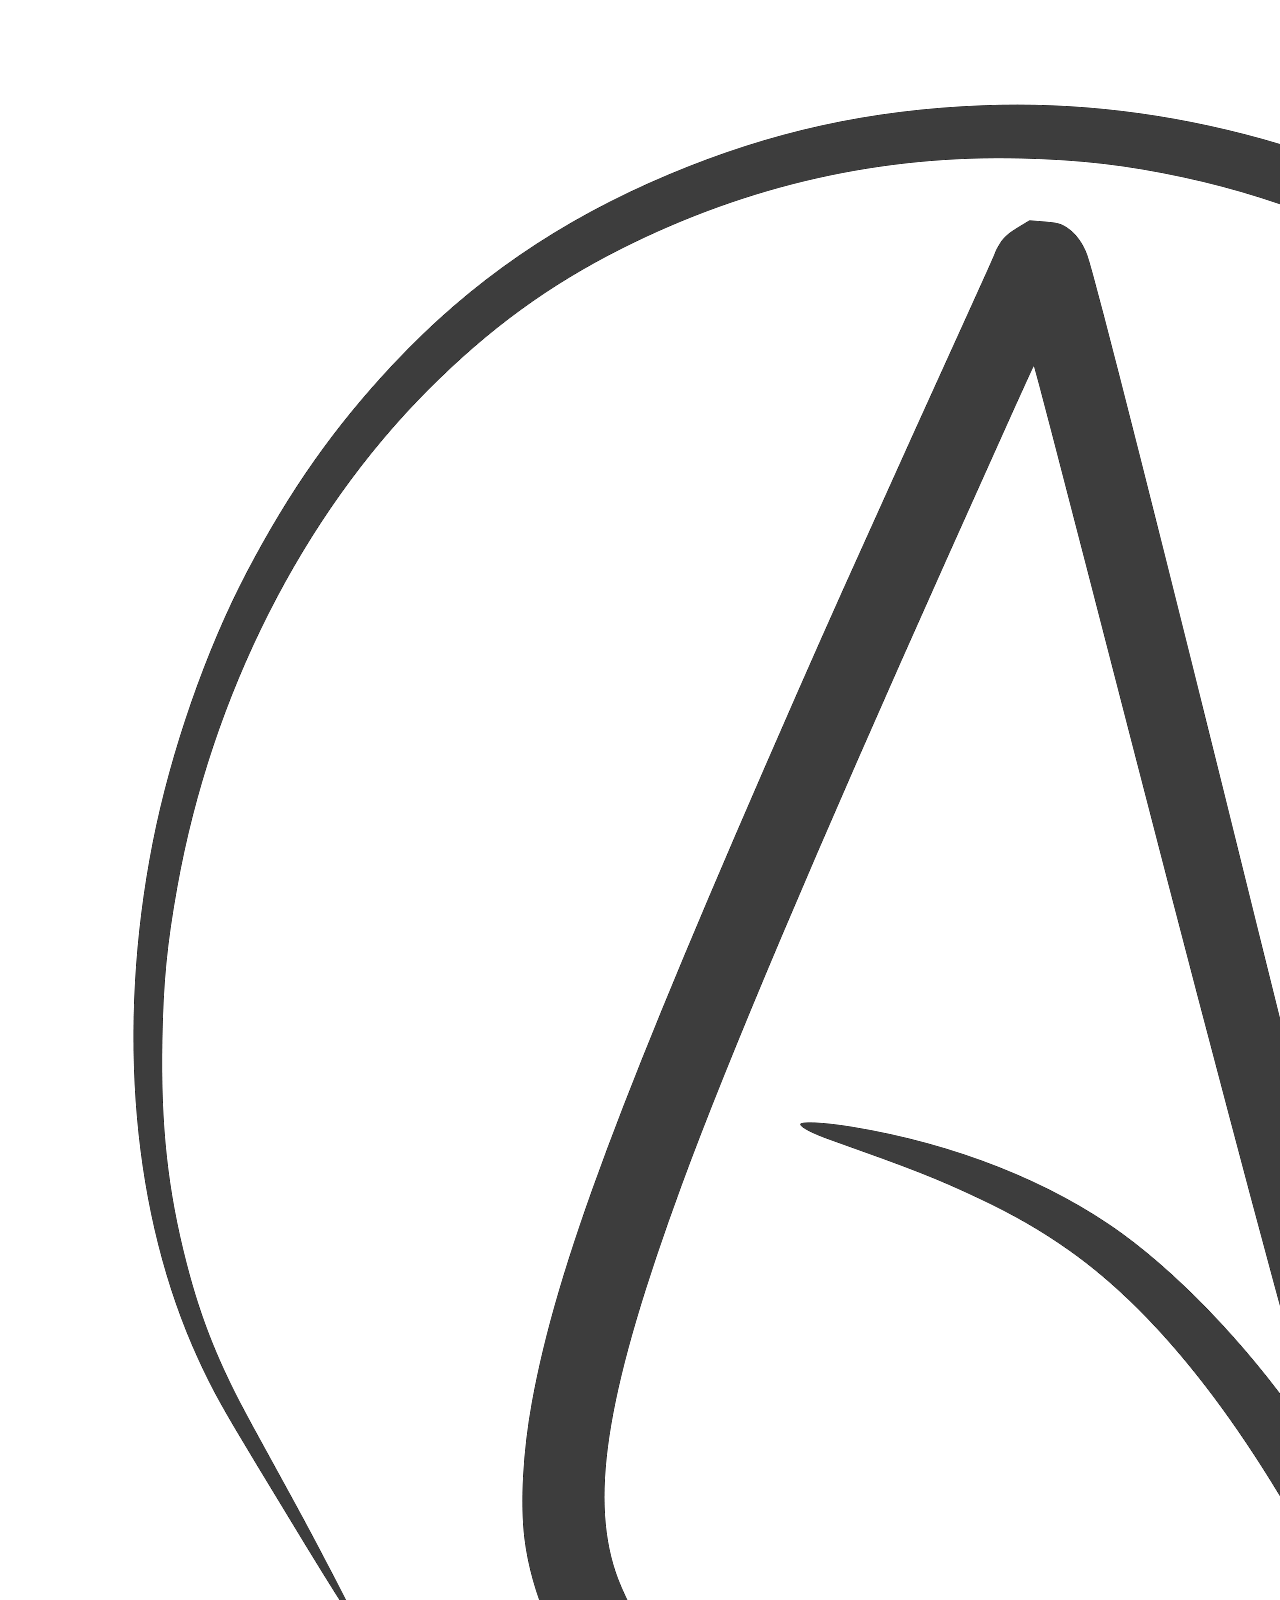
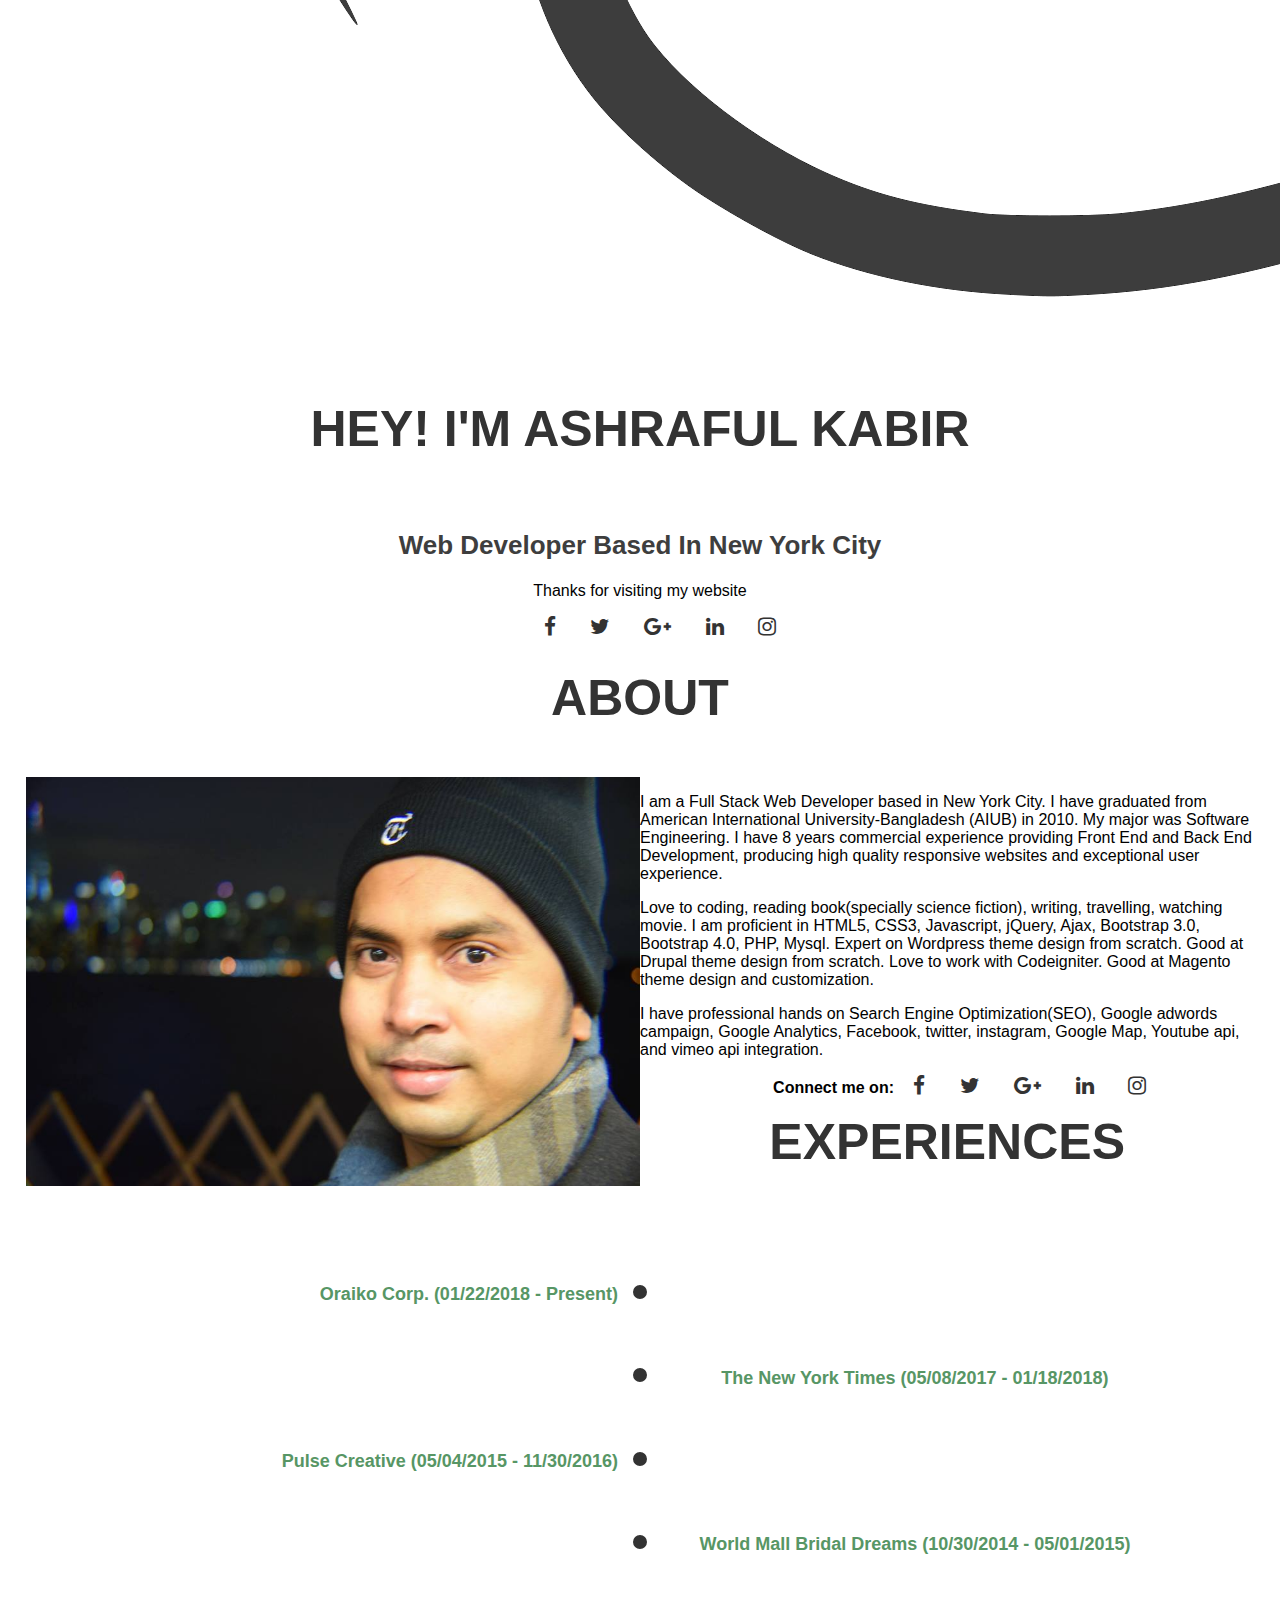
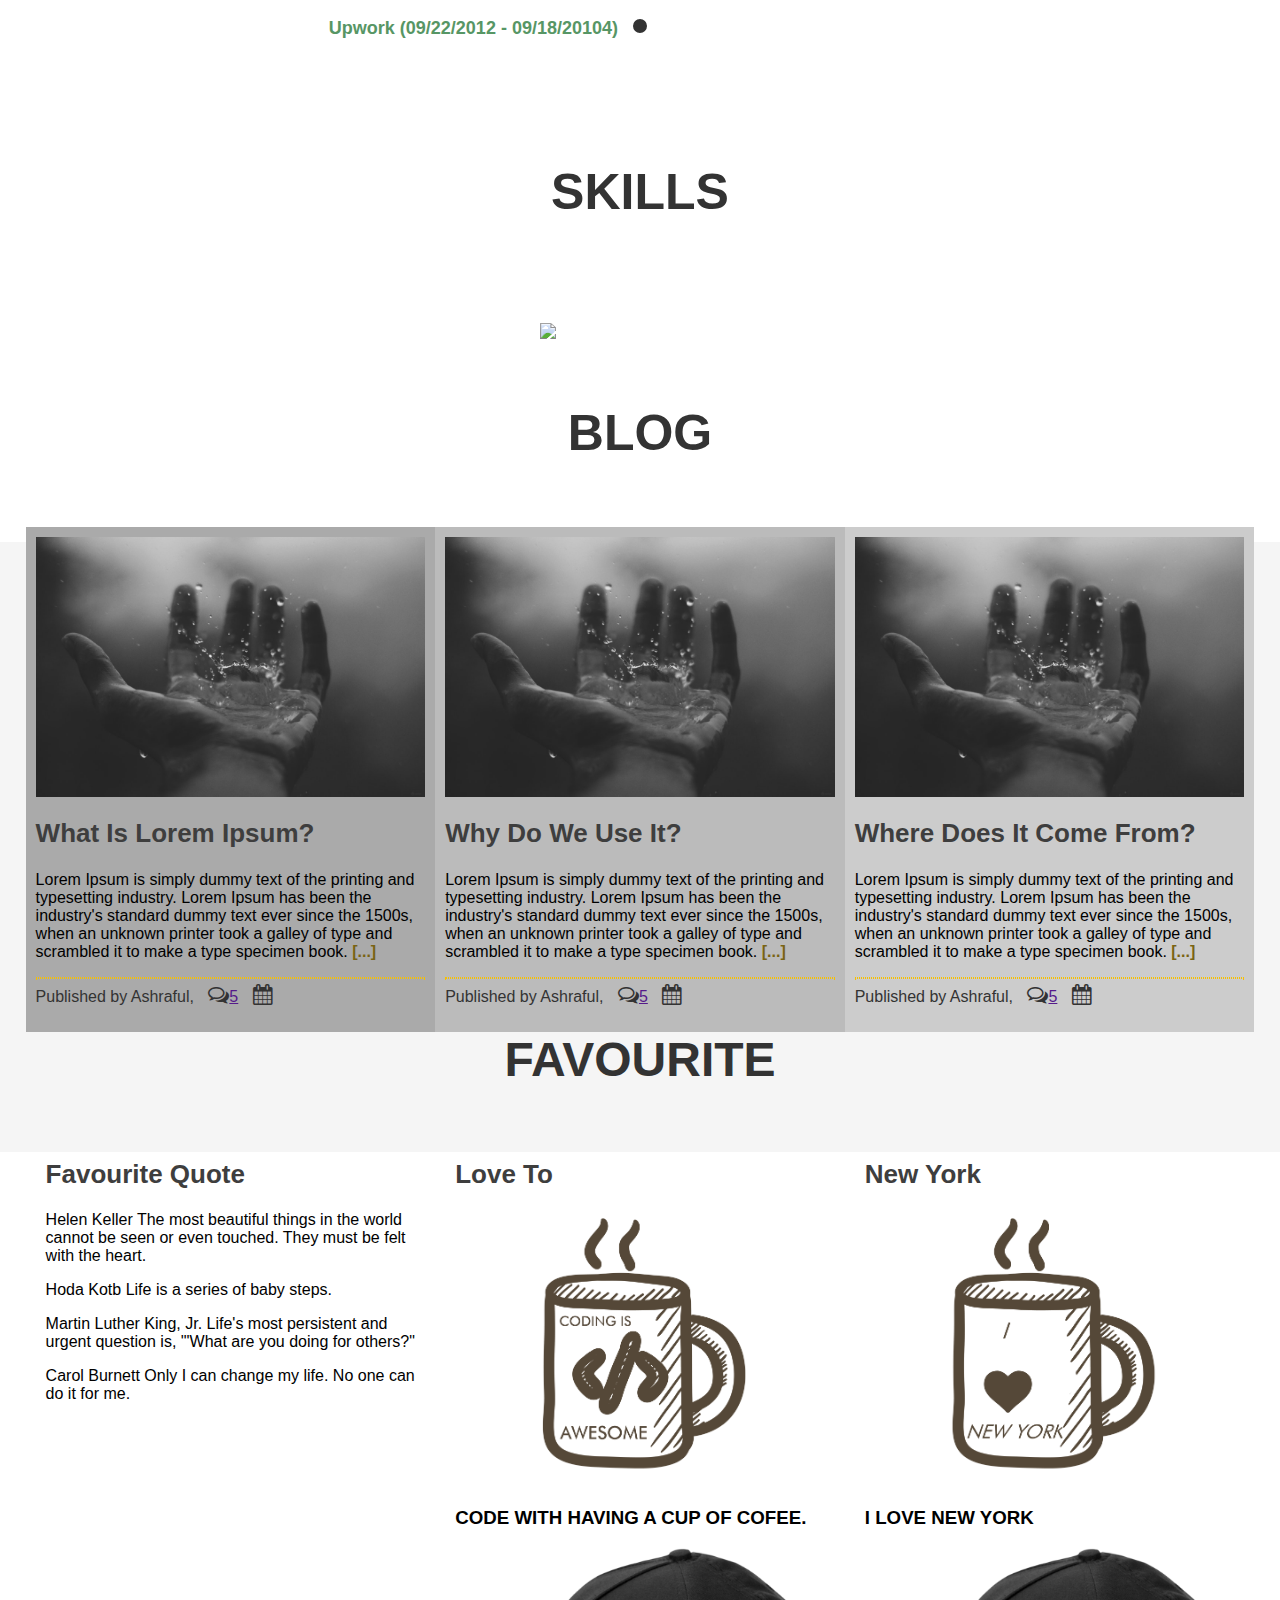
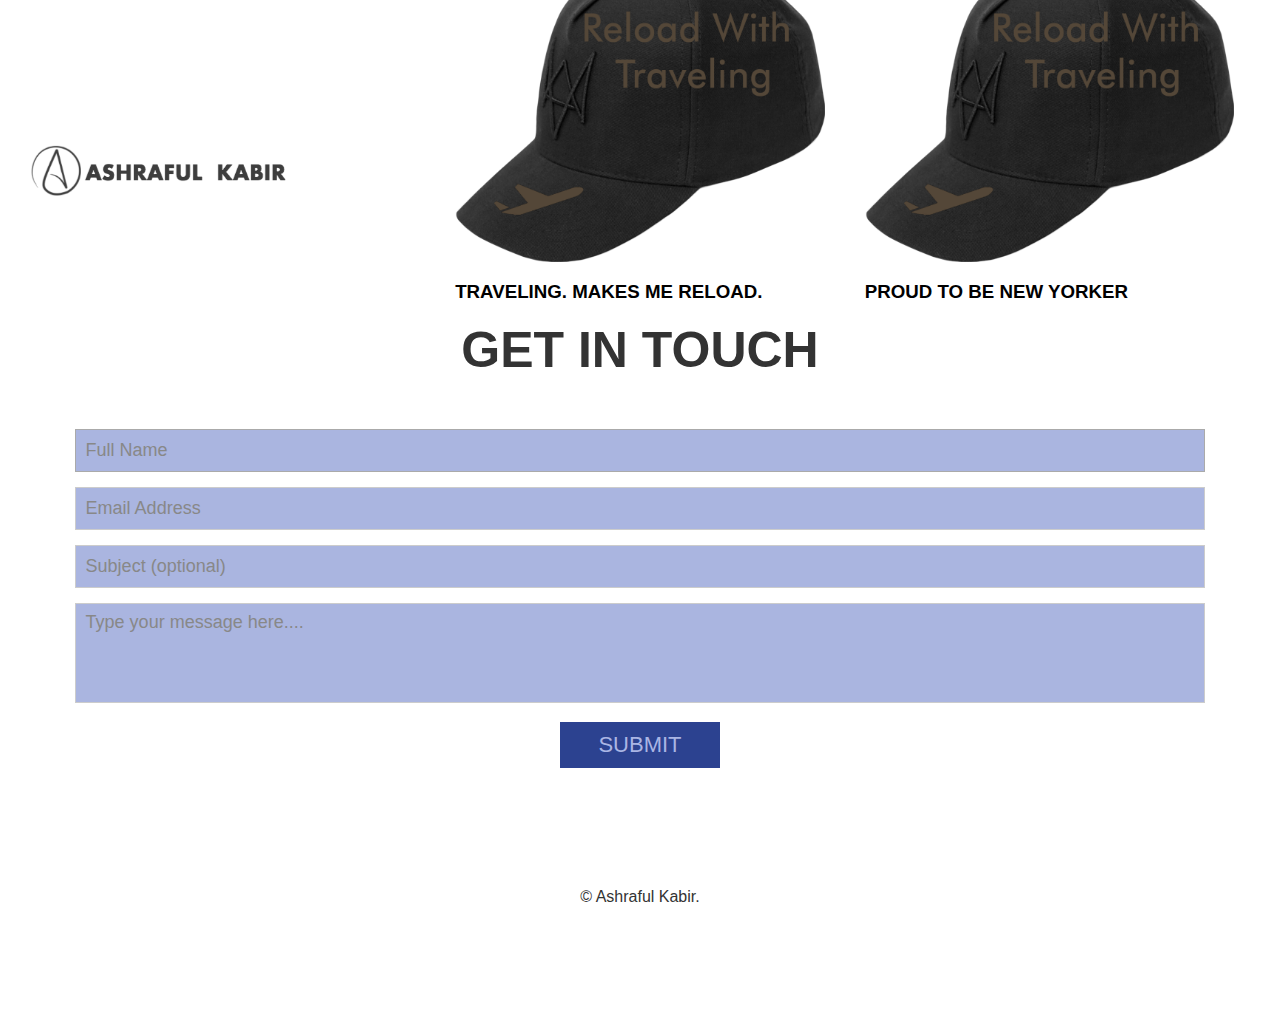
==== commit 7f11206b: "index updated" ====
--- a/index.html
+++ b/index.html
@@ -16,7 +16,7 @@
 <body> 
     <header class="header">
         <div class="container"> 
-            <a href="#section1" class="logo" title="Ashraful Kabir">
+            <a href="#home" class="logo" title="Ashraful Kabir">
                 <img src="images/ashraful-kabir.png" alt="Ashraful kabir">
             </a>            
         </div>
@@ -25,7 +25,7 @@
 
     <div id="fullpage">  
 
-        <div class="section" id="section1">
+        <div class="section" id="home">
             <div class="section-content">
                 <div class="home-logo"><img src="images/ashraful-kabir-logo21.png" alt="Ashraful kabir"></div>       
                 <h1>Hey! I'm Ashraful Kabir</h1>
@@ -46,7 +46,7 @@
         </div>
         <!--End of first section-->
 
-    <div class="section" id="section2">
+    <div class="section" id="about">
     
         <div class="container">
             <h1>About</h1>          
@@ -89,7 +89,7 @@
     </div>
     <!--End of second section-->
 
-  <div class="section" id="section3">
+  <div class="section" id="experiences">
     
     <div class="container">
             <h1>Experiences</h1>
@@ -160,7 +160,7 @@
     </div>  
     <!--End of third section-->
 
-  <div class="section" id="section4">
+  <div class="section" id="skills">
 
     <div class="container">
              <h1>skills</h1>
@@ -185,7 +185,7 @@
     </div>  
     <!--End of fourth section-->
 
-  <div class="section" id="section5">
+  <div class="section" id="blog">
         <h1>Blog</h1>
         <div class="container">        
                 <div class="column" style="background-color:#aaa;">
@@ -276,22 +276,35 @@
                 <!--End of favourite content first-->
                 <div class="fav-content">
                     <h2>Love To</h2>
-                    <h3>coding</h3>
-                    <img src="images/code.png" alt="">
-                    <h3>Traveling</h3>
-
+                    <p>
+                        <img src="images/code.png" alt="Love Coding">                   
+                        <h3>Code with having a cup of cofee.</h3>
+                    </p>                    
+                    
+                    <p>
+                        <img src="images/love-travel.png" alt="Love Traveling">
+                        <h3>Traveling. makes me reload.</h3>
+                    </p>
+                   
 
                 </div>
                 <div class="fav-content">
-                    <h2>Made in new york</h2>
-                    
-                    I love new York
-                    Proud to be new yorker
+                    <h2>new york</h2>
+                    
+                        <p>
+                            <img src="images/ilove-ny.png" alt="Love New York">                   
+                            <h3>I Love New York</h3>
+                        </p>                    
+                        
+                        <p>
+                            <img src="images/love-travel.png" alt="Love Traveling">
+                            <h3>Proud To Be New Yorker</h3>
+                        </p>
                 </div>
         </div>
     </div>
 
-    <div class="section" id="section6">
+    <div class="section" id="contact">
         
         <div class="container">  
             <form id="contact" action="" method="post">
--- a/style.css
+++ b/style.css
@@ -329,9 +329,7 @@
     font-size: 16px;
     padding: 0 50px 10px 50px;
 }
-#section2 .social-media{
-  text-align: left;
-}
+
 
 /* ###################################### End of Section 2  ##################################*/
 
@@ -407,9 +405,10 @@
   height: 10px;
 }
 .m-timeline__date {
-  font-size: 1em;
+  font-size: 18px;
   margin: 0 0 .3em;
-  color: rgba(255, 255, 255, 0.6);
+  color: rgb(87, 150, 101);
+  font-weight: bold;
 }
 .m-timeline p {
   margin: 0 0 .5em;
@@ -573,6 +572,22 @@
   margin-bottom: 5px;
 }
 /* ##########################################  End of section 5 (Blog Section) ####################### */
+
+#favourite{
+  background: #f5f5f5;
+}
+.favourite-title{
+  font-size: 48px;
+}
+.fav-content{
+  width:33.333%;
+  float: left;
+  box-sizing: border-box;
+  padding: 0 20px;
+}
+.fav-content img{
+  max-width: 100%;
+}
 
 #section6{
   background-color:rgb(87, 119, 223); 
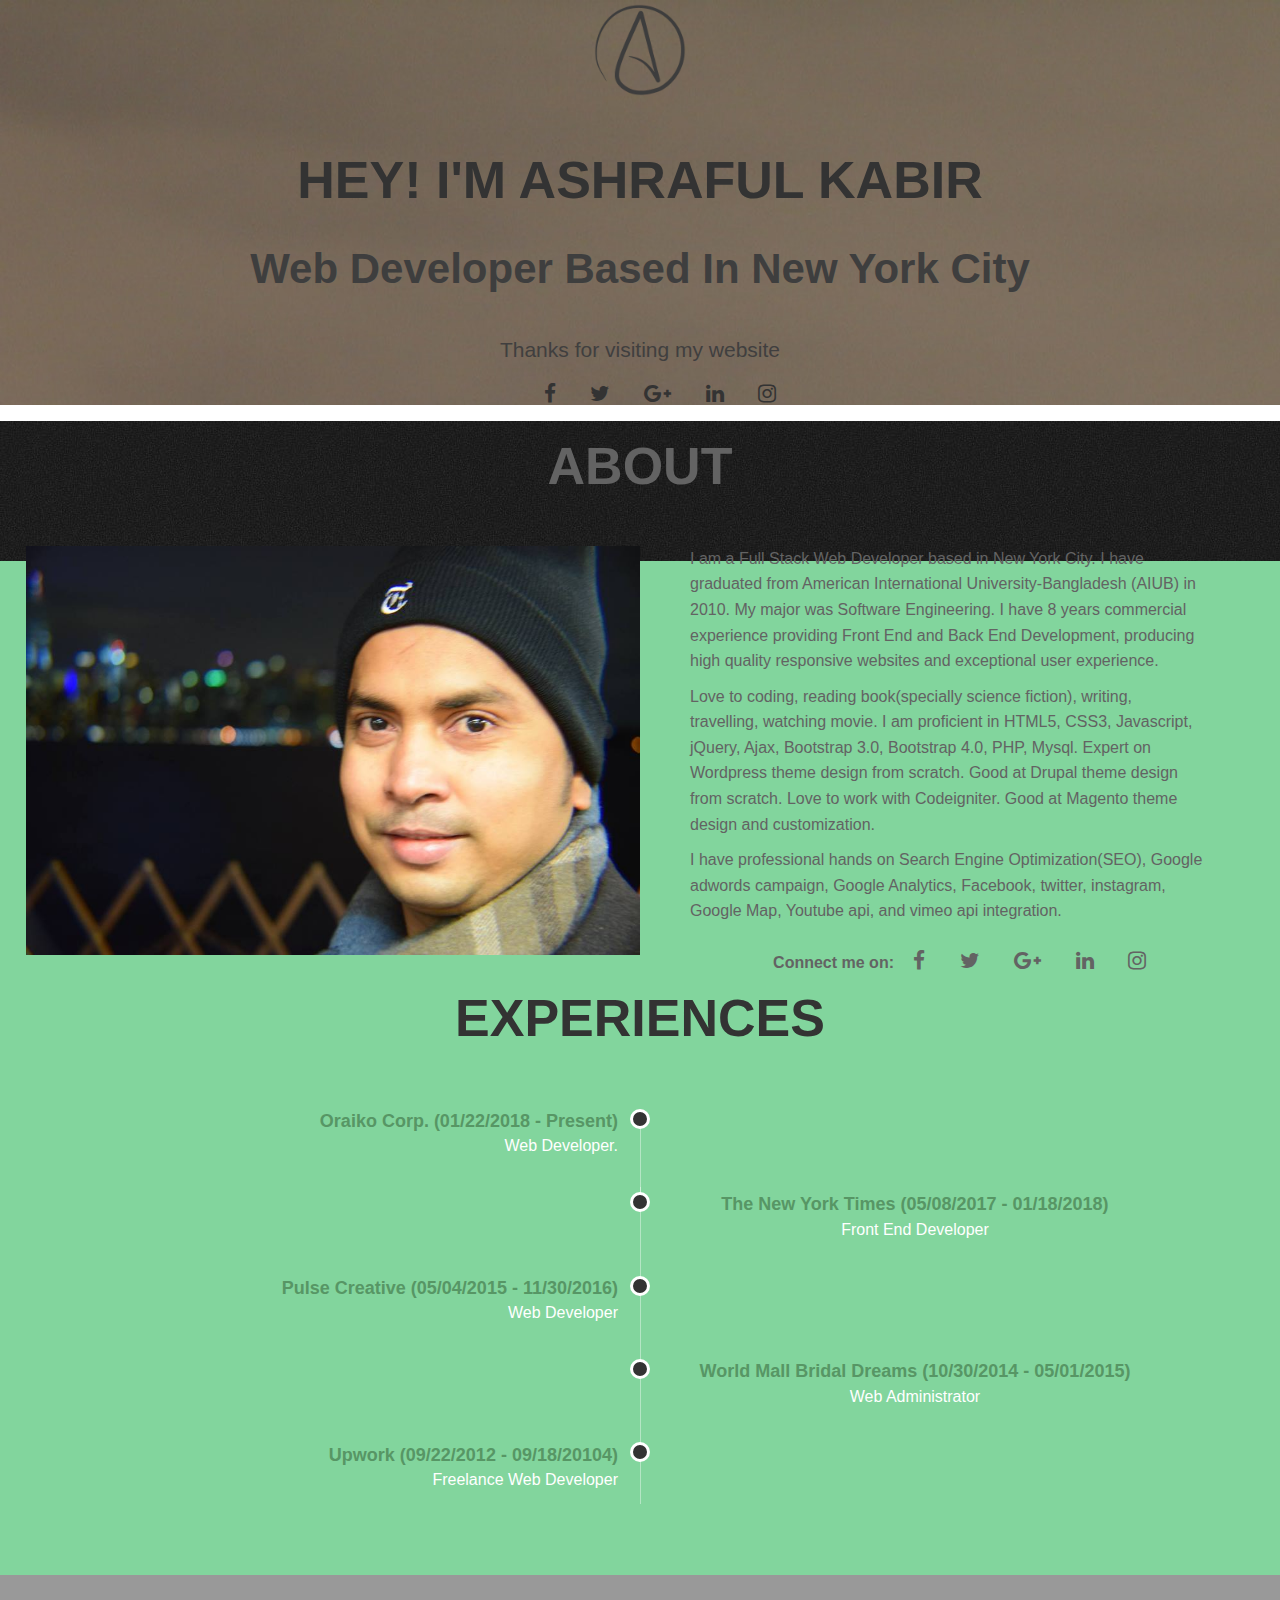
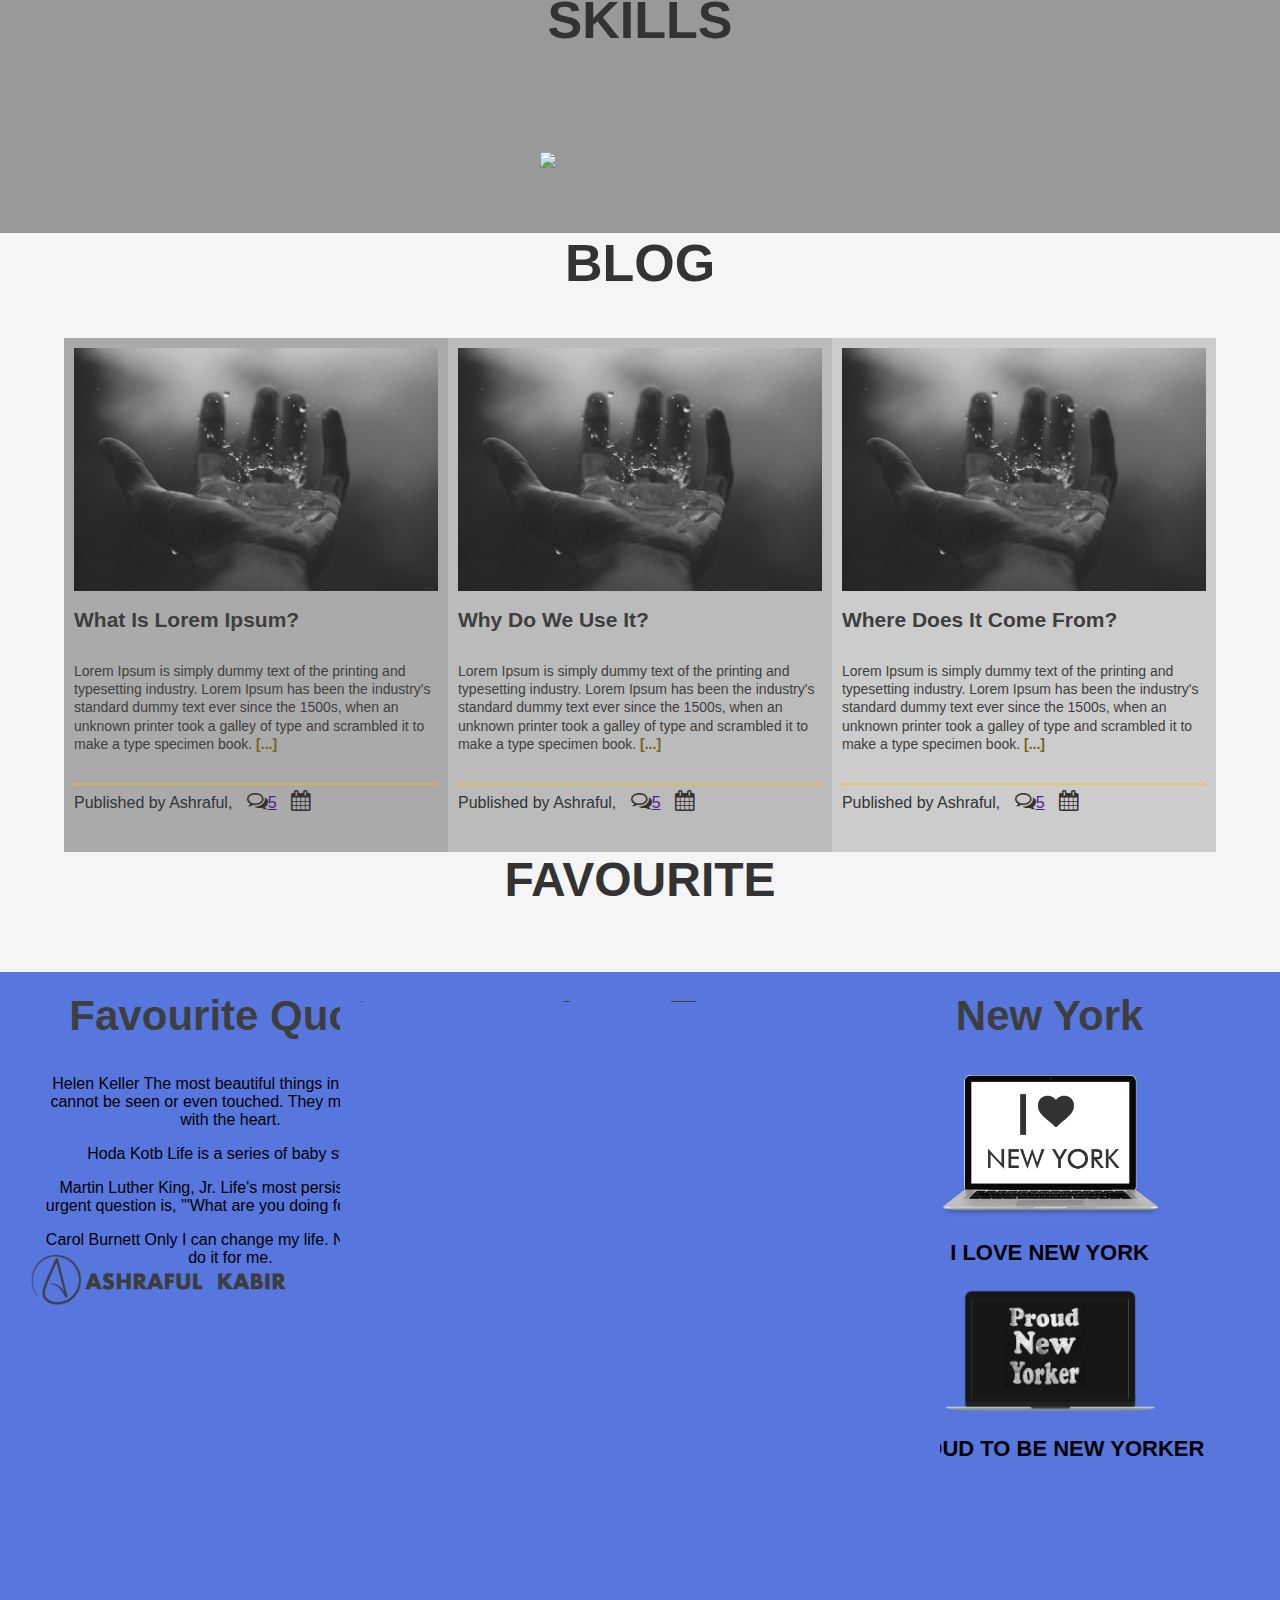
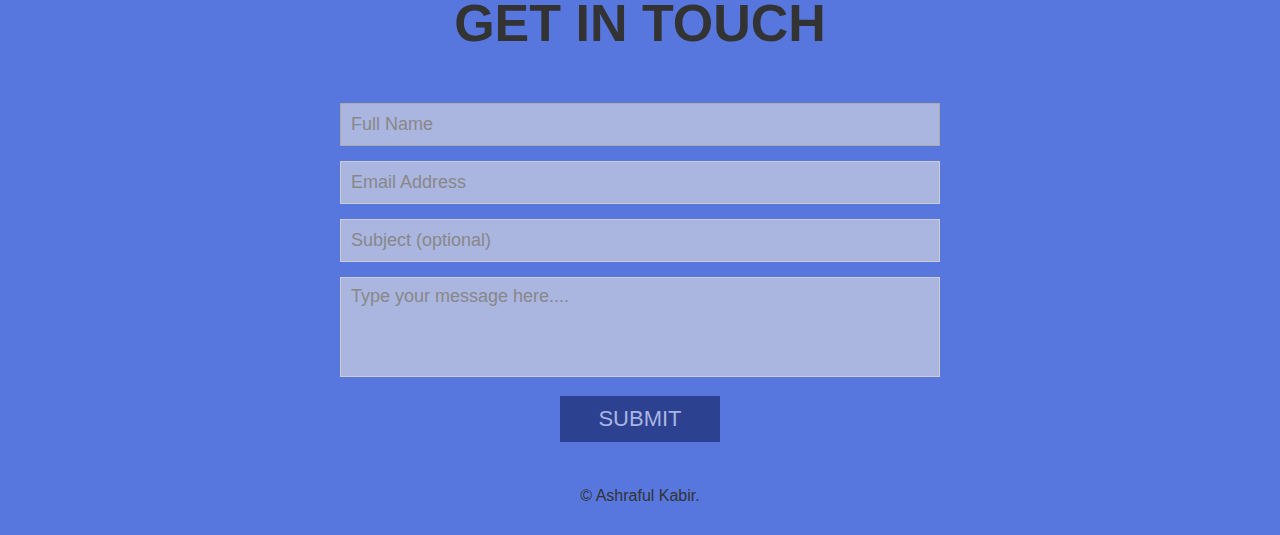
==== commit daeebb07: "index updated" ====
--- a/index.html
+++ b/index.html
@@ -292,12 +292,12 @@
                     <h2>new york</h2>
                     
                         <p>
-                            <img src="images/ilove-ny.png" alt="Love New York">                   
+                            <img src="images/ilove-ny3.png" alt="Love New York">                   
                             <h3>I Love New York</h3>
                         </p>                    
                         
                         <p>
-                            <img src="images/love-travel.png" alt="Love Traveling">
+                            <img src="images/proud-ny3.png" alt="Love Traveling">
                             <h3>Proud To Be New Yorker</h3>
                         </p>
                 </div>
--- a/style.css
+++ b/style.css
@@ -21,7 +21,7 @@
   text-transform: uppercase;
 }
 h1{
-	font-size:50px; 
+	font-size:52px; 
 	margin:0;
 	color:#333;
 	text-align:center;
@@ -30,11 +30,11 @@
 h2{
   color:#3e3e3e;
   padding-top: 20px;
-  font-size: 26px;
+  font-size: 42px;
   text-transform: capitalize;
 }
 h3{
-  
+  font-size: 22px;
 }
 
 /* Global container */
@@ -252,22 +252,26 @@
 /*********************************************************/
 
 
-#section1{
+#home{
 /*background-image: url(images/bghome.jpeg);*/
 background-image: url(images/nyc.jpg);
 }
-#section1 h1,h2{
+#home h1,h2{
   padding:0;
 }
-#section1 img{
+#home img{
     width: 100px;
     margin: 0 0 50px 0;
 }
-#section1 p{
+#home p{
   color:#403f3f;
   padding-top: 10px;
   text-align: center;
   font-size: 21px;
+}
+.fp-tableCell { 
+  box-sizing: border-box;
+  padding: 50px 0;
 }
 .fp-tooltip{
   color:#333;
@@ -303,8 +307,8 @@
 .fa:hover{
   color:#c5aa80;
 }
-/* ############################################ End of section 1 ###################### */
-#section2{
+/* ############################################ End of home section  ###################### */
+#about{
 background-color:rgb(238,223,252); 
 background-image: url('images/black-bg.jpg');
 }
@@ -316,13 +320,13 @@
 .about-content img{
   max-width: 100%;
 }
-#section2 p, #section2 h1, #section2 b, #section2 ul li i{
+#about p, #about h1, #about b, #about ul li i{
   color:#636363;
 }
-#section2 ul li i:hover{
+#about ul li i:hover{
   color:#c5aa80;  
 }
-#section2 p{
+#about p{
     line-height: 1.6;
     max-width: 720px;
     margin: 0 auto;
@@ -331,12 +335,12 @@
 }
 
 
-/* ###################################### End of Section 2  ##################################*/
-
-#section3{
+/* ###################################### End of about Section   ##################################*/
+
+#experiences{
 background-color:rgb(130,213,157); 
 }
-#section3 h1{
+#experiences h1{
   padding-bottom: 0px;
 }
 .experiences-content{
@@ -476,10 +480,10 @@
 
 /* ###################################### End of section 3 ################################ */
 
-#section4{
+#skills{
 background-color:#999; 
 }
-#section4 .container{
+#skills .container{
   width: 80%;
   margin: 0 auto;
 }
@@ -494,18 +498,18 @@
     margin: 0px;
     padding: 0px;
 }
-#section4 ul > li .ability-score {
+#skills ul > li .ability-score {
     float: right;
 }
-#section4 ul > li .ability-title {
+#skills ul > li .ability-title {
     display: inline-block;
     width: 60%;
 }
-#section4 ul li{
+#skills ul li{
   margin-bottom: 5px;
   padding: 5px 0;
 }
-#section4 ul li:hover{
+#skills ul li:hover{
   background-color: #88c397;
   padding: 5px 0;
 }
@@ -516,26 +520,26 @@
 }
 /* ########################################## Ends for Section 4  ###########################*/
 
-#section5{
-  background-color:#f6bf00; 
-}
-#section5 p{
+#blog{
+  background-color:#f5f5f5; 
+}
+#blog p{
   line-height: 1.3;
   margin: 30px auto;
   color: #3e3e3e;
   font-size: 14px;
 }
-#section5 .container{
+#blog .container{
   max-width:90%;
   margin: 0 auto;
 }
 .featured-img img{
   max-width: 100%;
 }
-#section5 h1{
+#blog h1{
   padding-bottom: 30px; 
 }
-#section5 h2{
+#blog h2{
   font-size: 21px;
 }
 /* Create three equal columns that floats next to each other */
@@ -584,16 +588,21 @@
   float: left;
   box-sizing: border-box;
   padding: 0 20px;
+  text-align: center;
 }
 .fav-content img{
   max-width: 100%;
-}
-
-#section6{
+  width:220px;
+}
+.fav-content p{
+  text-align: center;
+}
+
+#contact{
   background-color:rgb(87, 119, 223); 
 }
 
-#section6 .container {
+#contact .container {
   max-width: 600px;
   width: 100%;
   margin: 0 auto;
@@ -611,8 +620,8 @@
 }
 
 #contact {
-  padding: 25px;
-  margin: 80px 0;
+  padding: 30px 0;
+  box-sizing: border-box;
 }
 
 #contact h3 {
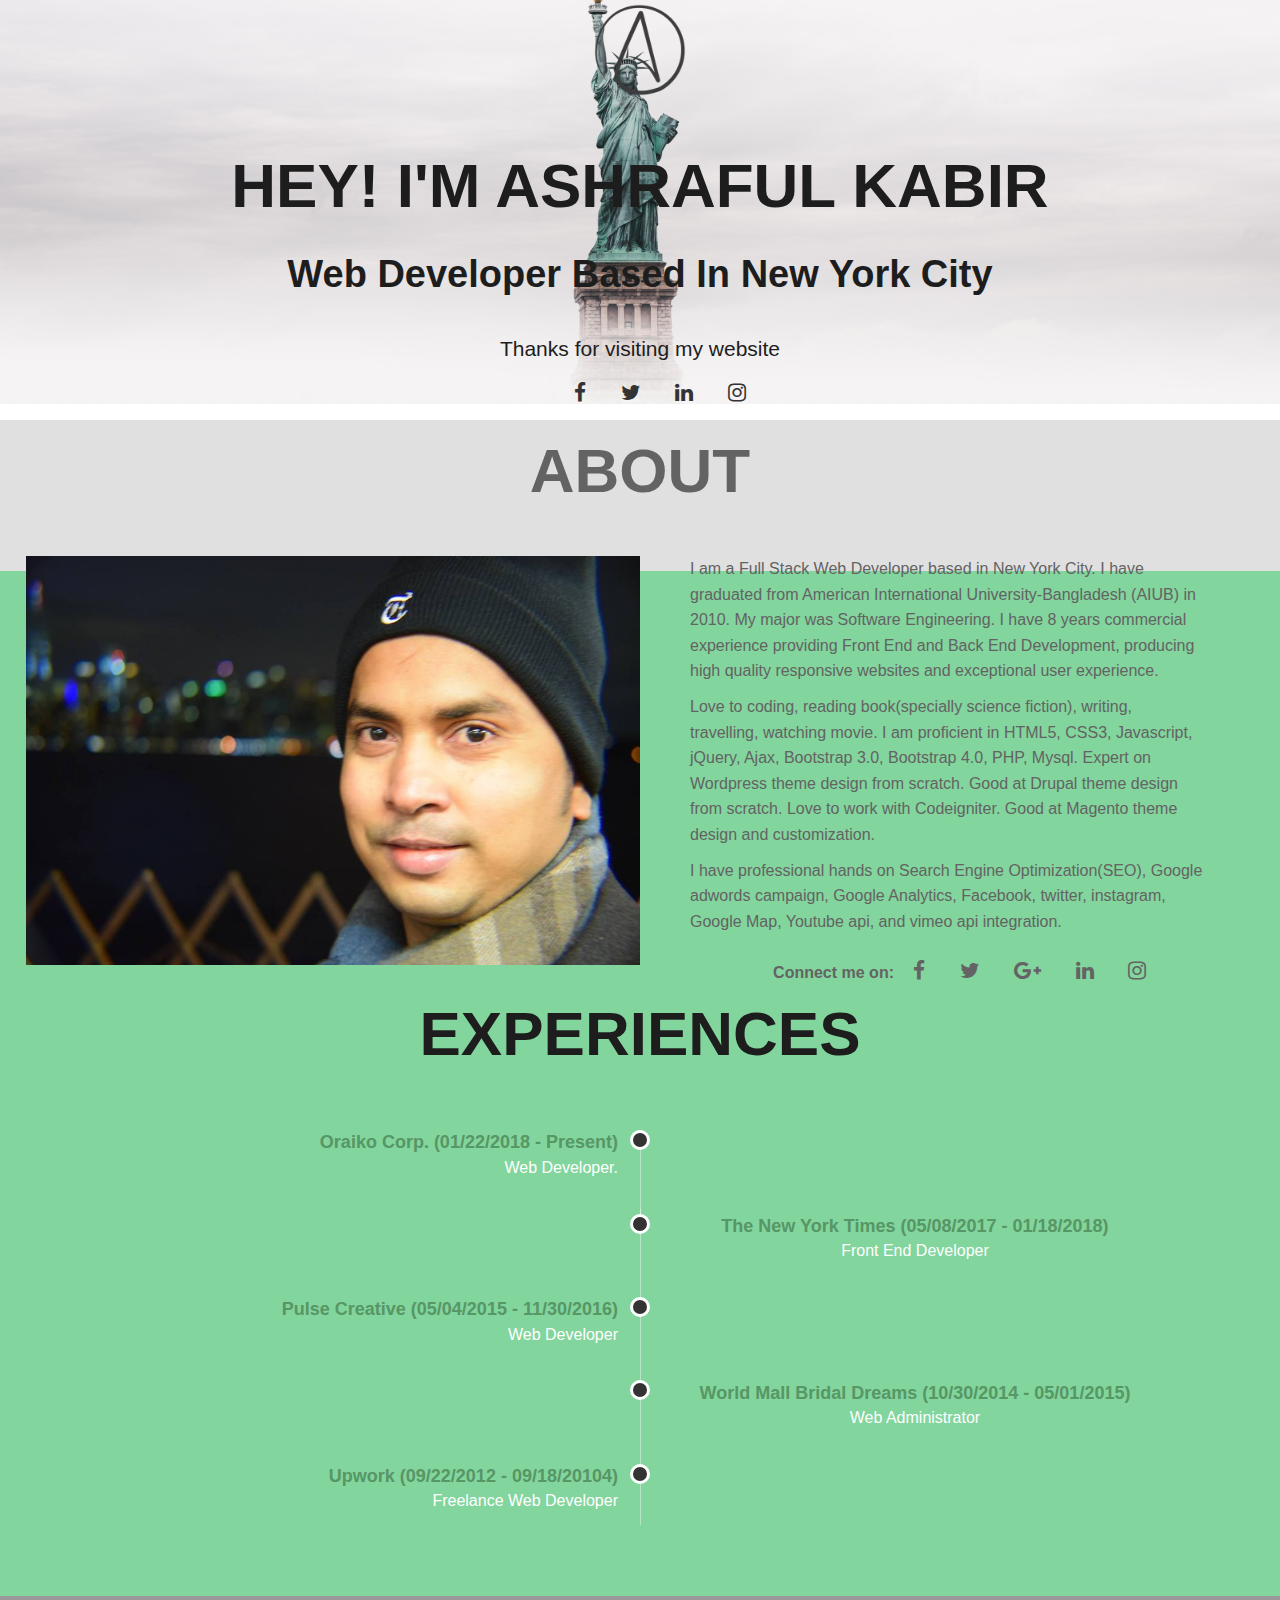
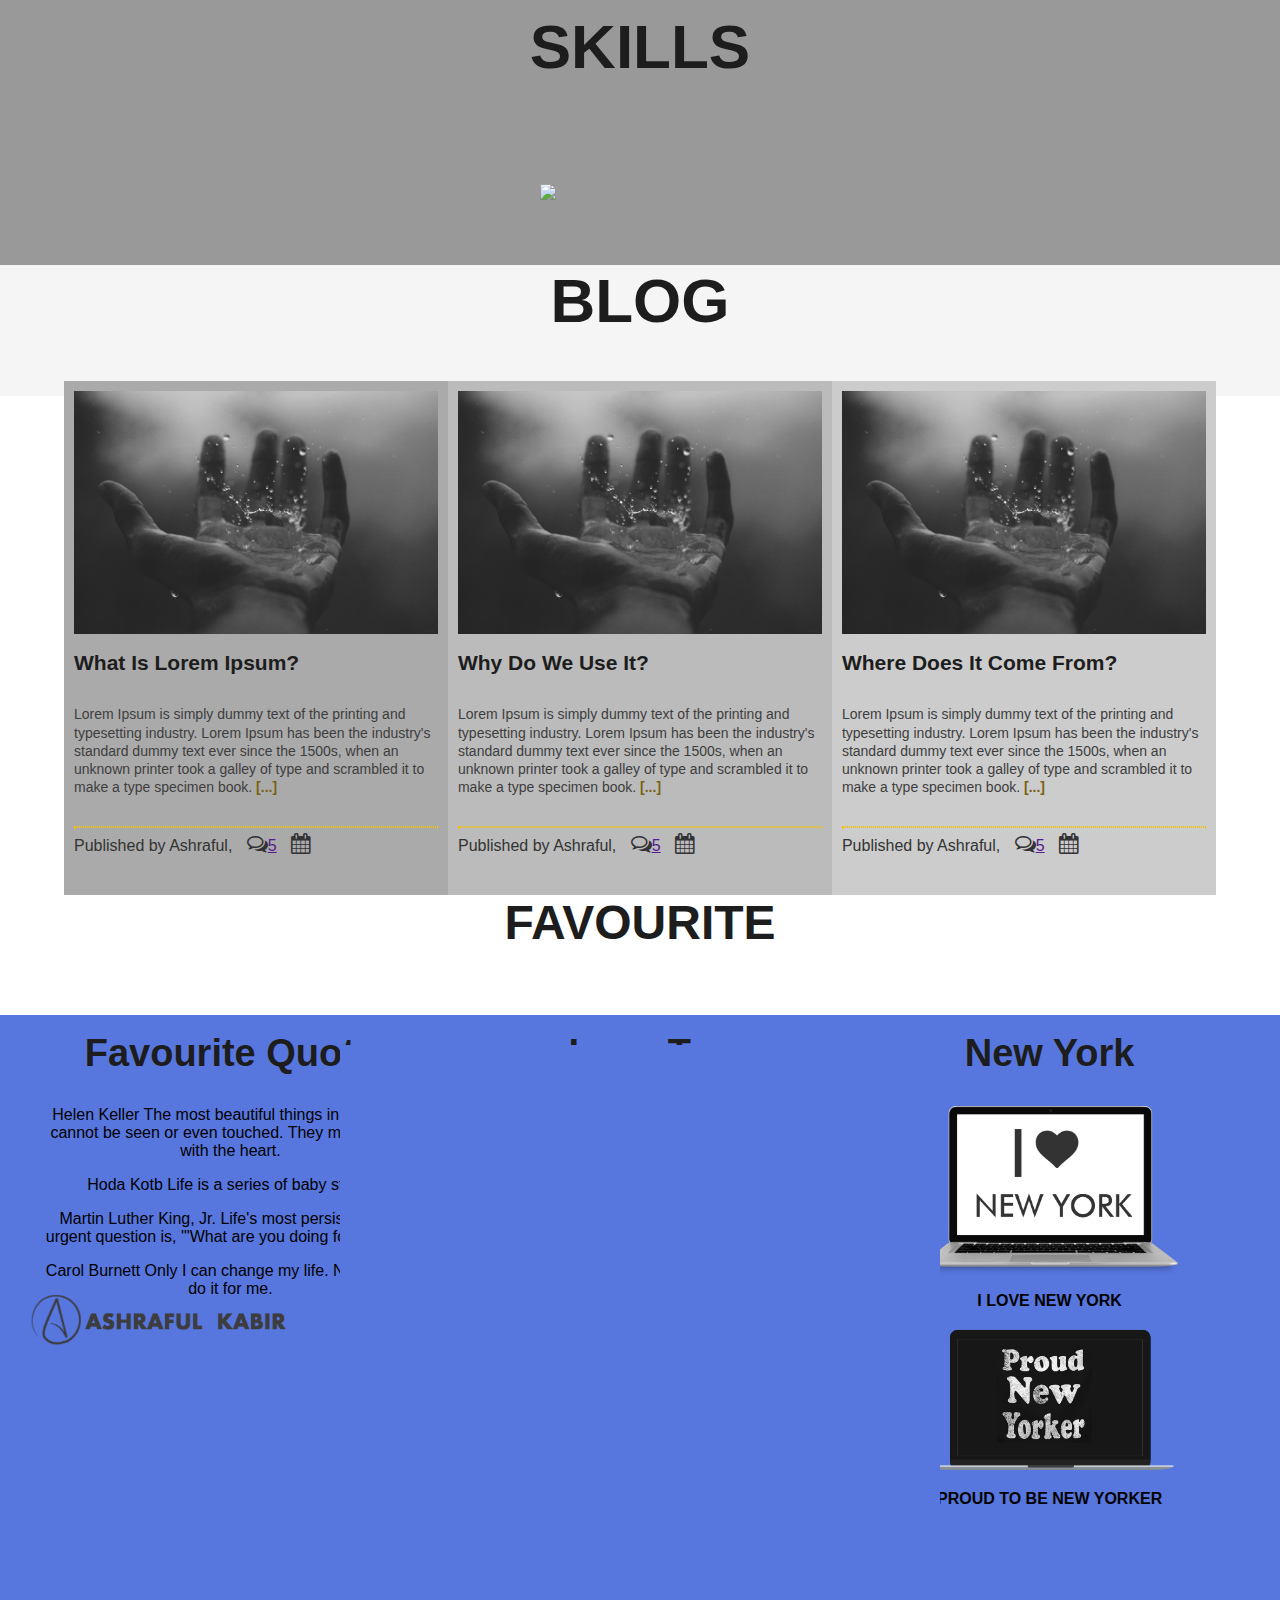
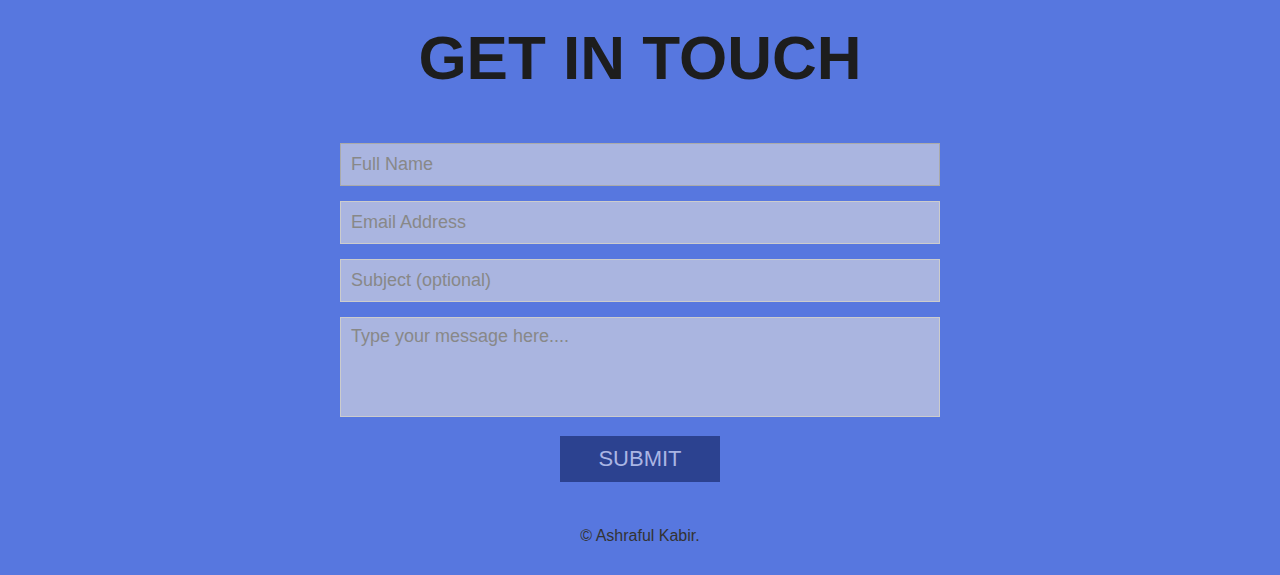
==== commit 6a5c56f5: "image added, index updated" ====
--- a/index.html
+++ b/index.html
@@ -2,7 +2,7 @@
 <html lang="en" >
 <head>
   <meta charset="UTF-8">
-  <title>Ashraful Kabir:Front End Developer</title> 
+  <title>Ashraful Kabir: Web Developer</title> 
   <!-- normalize minimum css--> 
   <link rel="stylesheet" href="https://cdnjs.cloudflare.com/ajax/libs/normalize/5.0.0/normalize.min.css">
   <!-- Fullpage minimum css-->
@@ -35,7 +35,6 @@
                     <ul class="social-media-icons">
                         <li><a href="#"><i class="fa fa-facebook"></i></a></li>
                         <li><a href="#"><i class="fa fa-twitter"></i></a></li>
-                        <li><a href="#"><i class="fa fa-google-plus"></i></a></li>
                         <li><a href="#"><i class="fa fa-linkedin"></i></a></li>
                         <li><a href="#"><i class="fa fa-instagram"></i></a></li>
                     
--- a/style.css
+++ b/style.css
@@ -21,20 +21,20 @@
   text-transform: uppercase;
 }
 h1{
-	font-size:52px; 
+	font-size:62px; 
 	margin:0;
-	color:#333;
+	color:#1d1d1d;
 	text-align:center;
   padding-bottom: 50px;
 }
 h2{
-  color:#3e3e3e;
+  color:#1d1d1d;
   padding-top: 20px;
-  font-size: 42px;
+  font-size: 38px;
   text-transform: capitalize;
 }
 h3{
-  font-size: 22px;
+  font-size: 16px;
 }
 
 /* Global container */
@@ -254,7 +254,9 @@
 
 #home{
 /*background-image: url(images/bghome.jpeg);*/
-background-image: url(images/nyc.jpg);
+background-image: url(images/nyc2.jpg);
+background-position: center;
+background-size: cover;
 }
 #home h1,h2{
   padding:0;
@@ -264,7 +266,7 @@
     margin: 0 0 50px 0;
 }
 #home p{
-  color:#403f3f;
+  color:#1d1d1d;
   padding-top: 10px;
   text-align: center;
   font-size: 21px;
@@ -305,12 +307,12 @@
   color: #333;
 }
 .fa:hover{
-  color:#c5aa80;
+  color:#4a867c;
 }
 /* ############################################ End of home section  ###################### */
 #about{
-background-color:rgb(238,223,252); 
-background-image: url('images/black-bg.jpg');
+background-color:rgb(224, 224, 224); 
+/*background-image: url('images/black-bg.jpg');*/
 }
 .about-content{
   float: left;
@@ -578,7 +580,10 @@
 /* ##########################################  End of section 5 (Blog Section) ####################### */
 
 #favourite{
-  background: #f5f5f5;
+  background: url(images/grey-bg3.jpg);
+    background-position: center;
+    background-repeat: no-repeat;
+    background-size: cover;
 }
 .favourite-title{
   font-size: 48px;
@@ -592,7 +597,7 @@
 }
 .fav-content img{
   max-width: 100%;
-  width:220px;
+  width:260px;
 }
 .fav-content p{
   text-align: center;
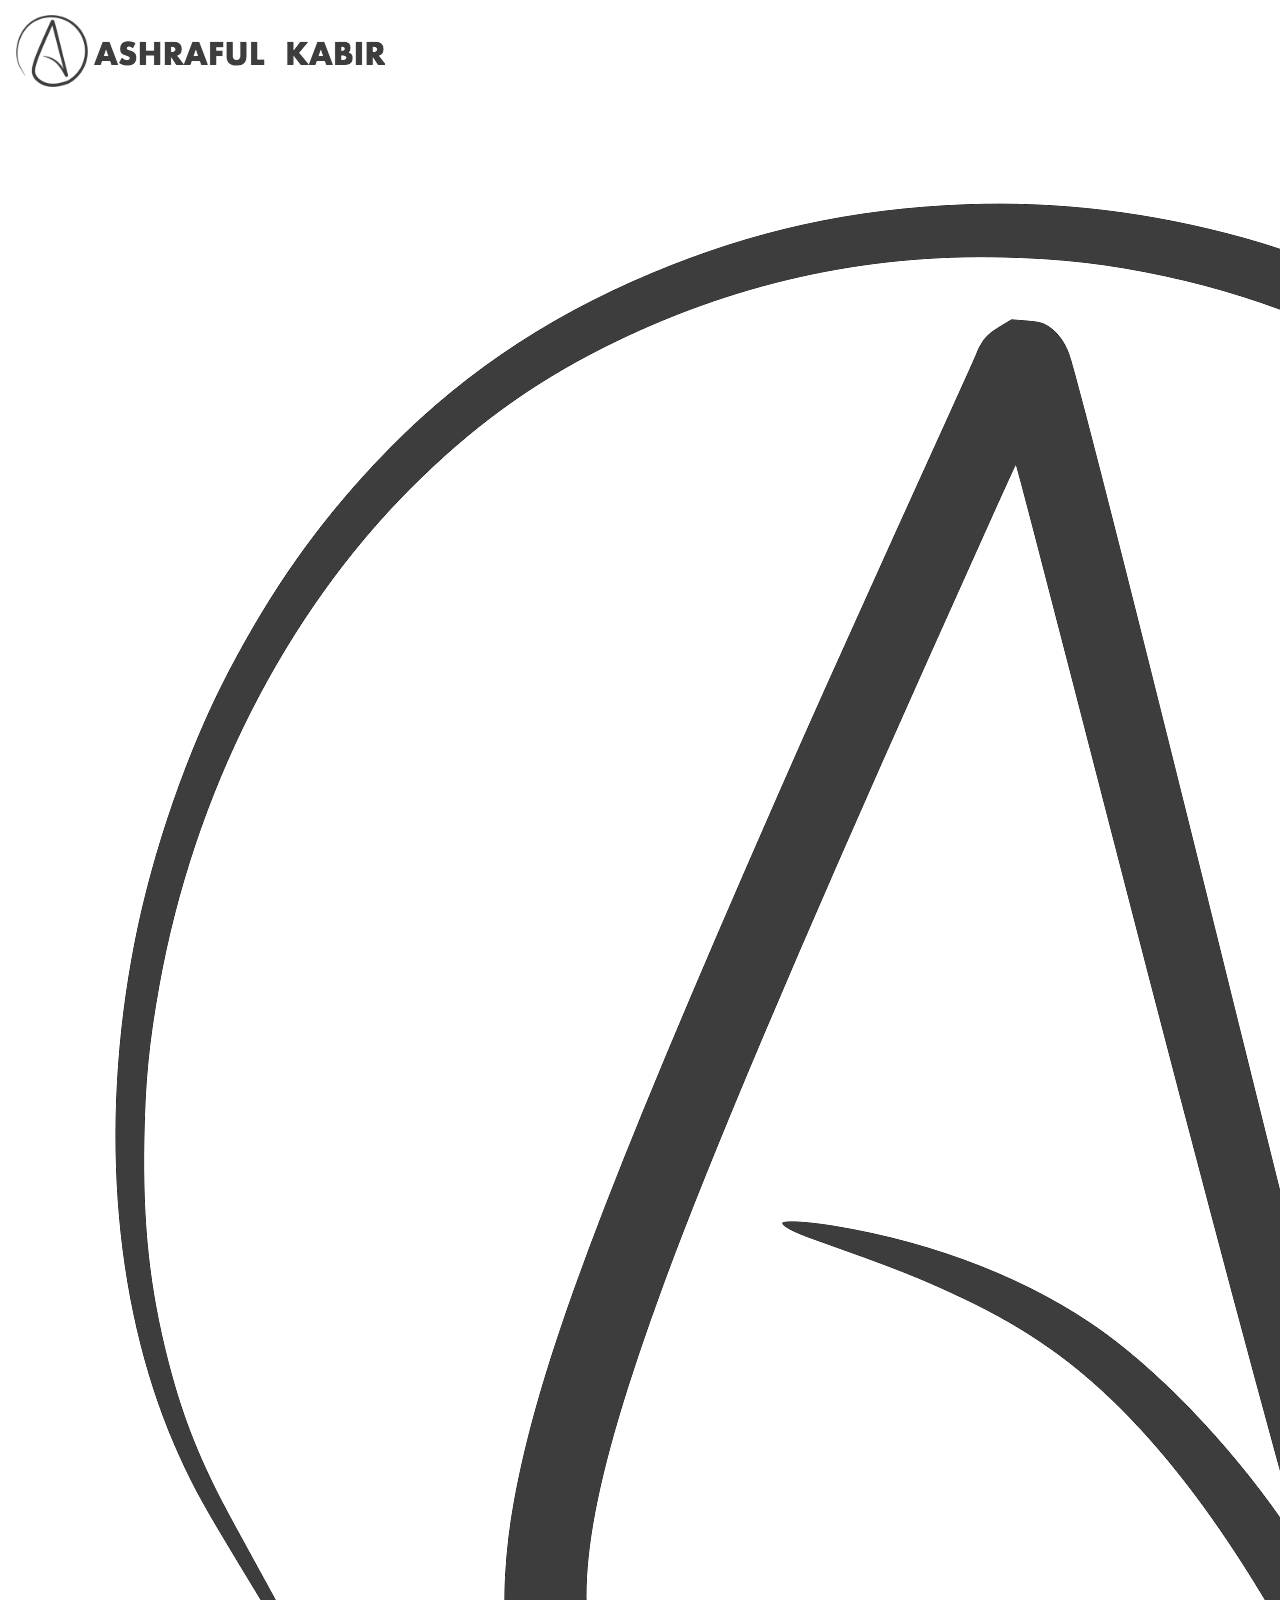
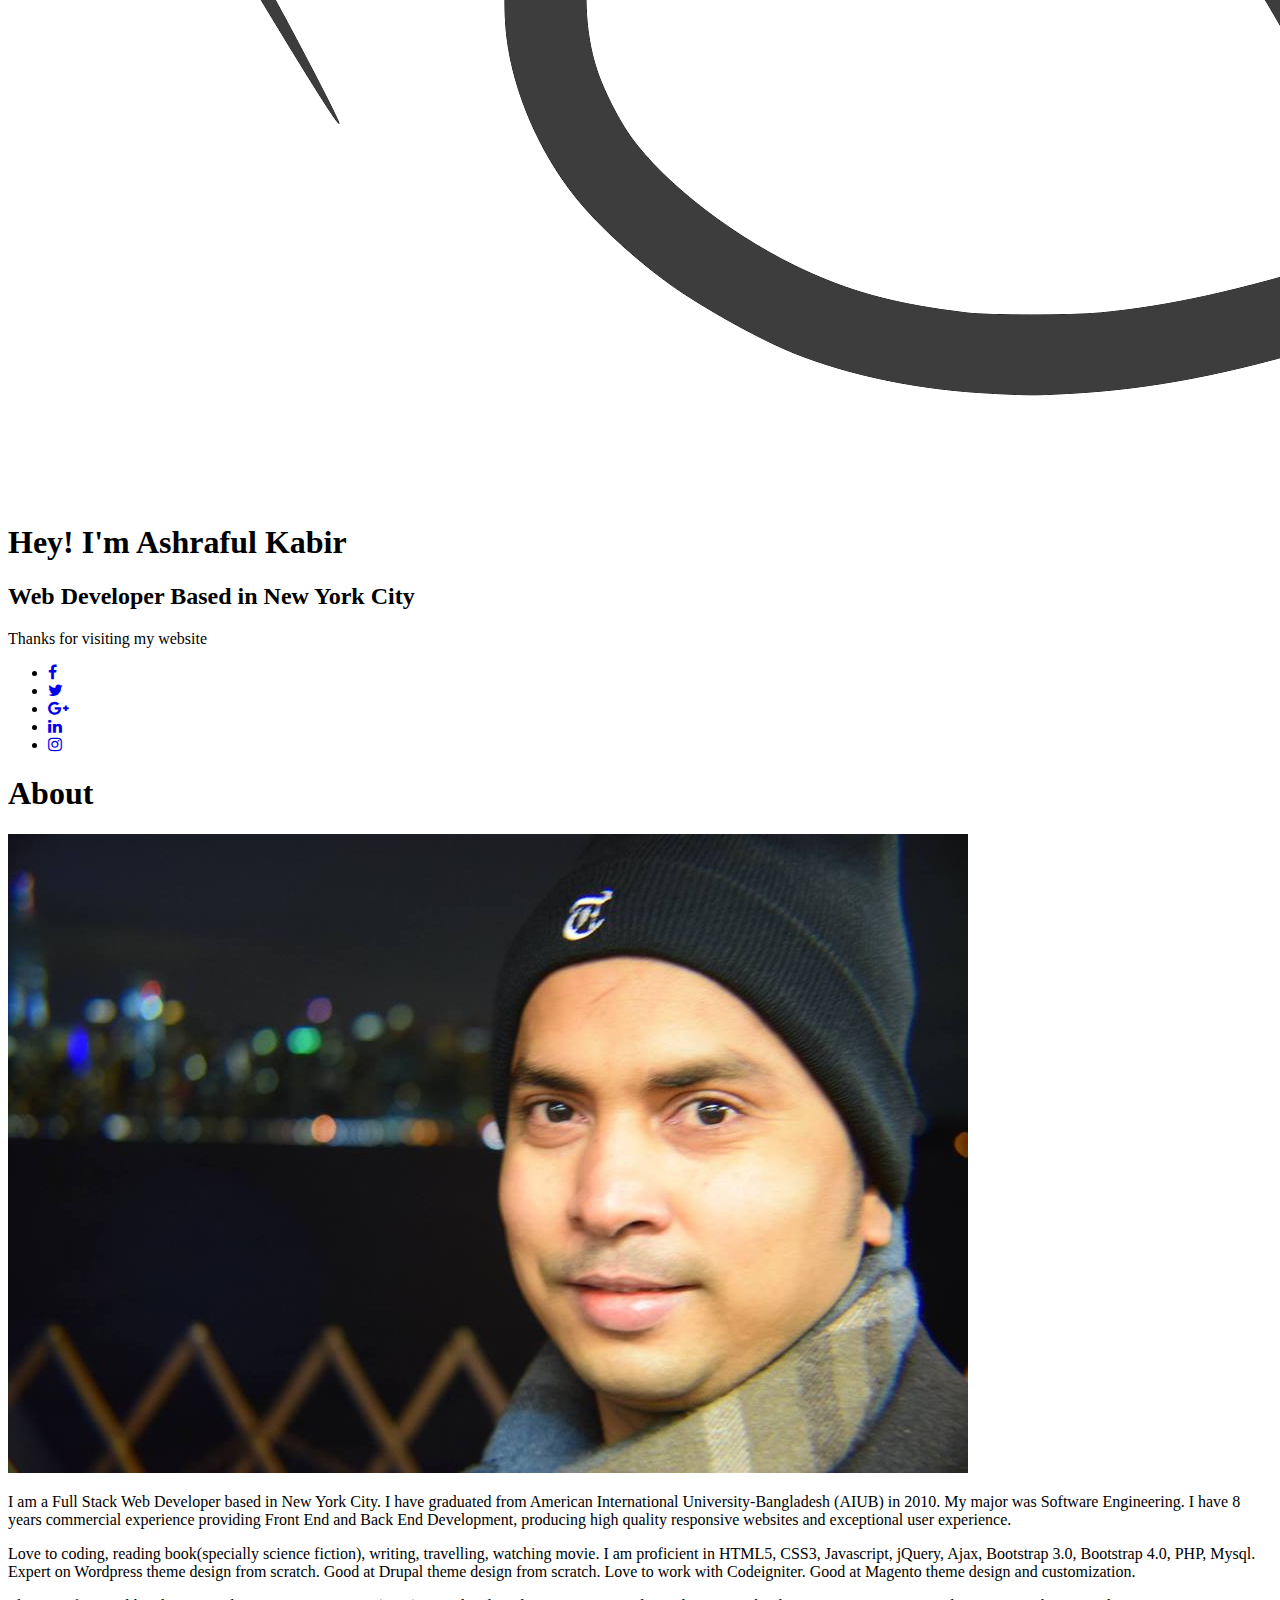
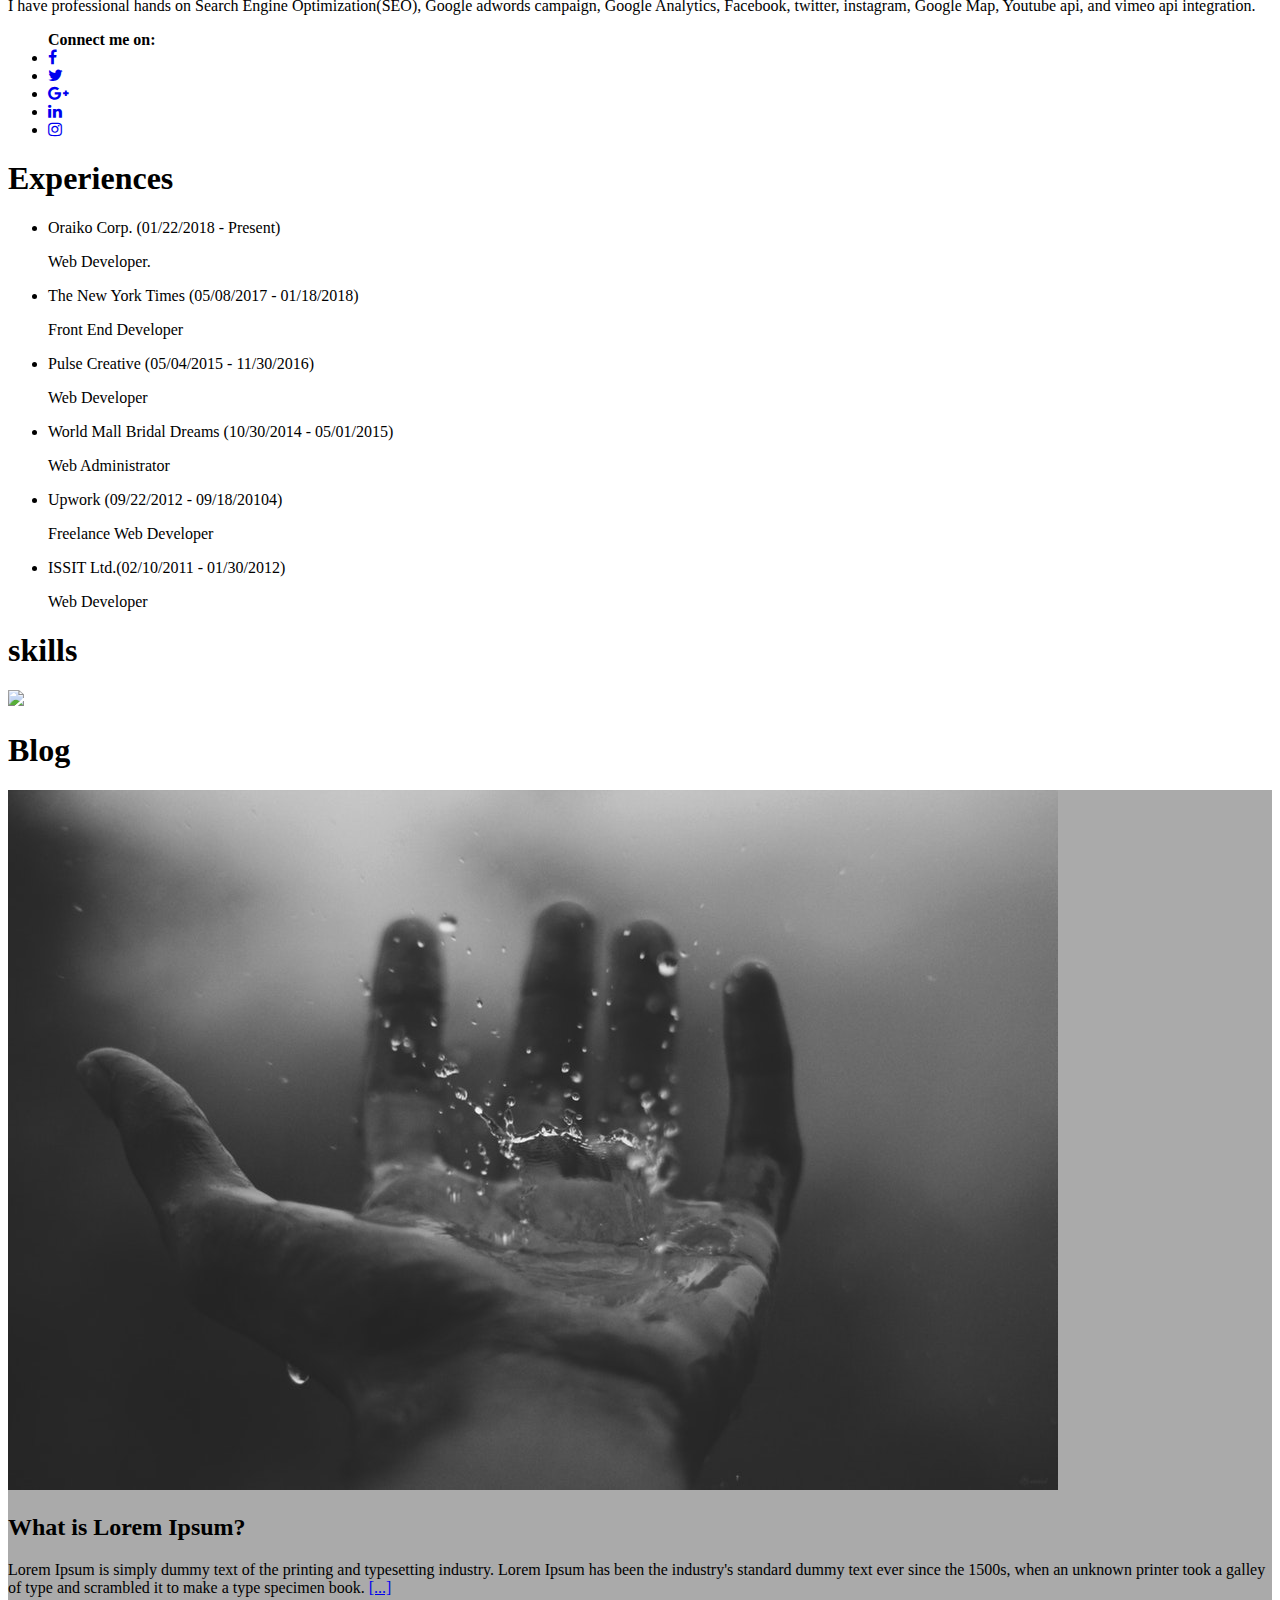
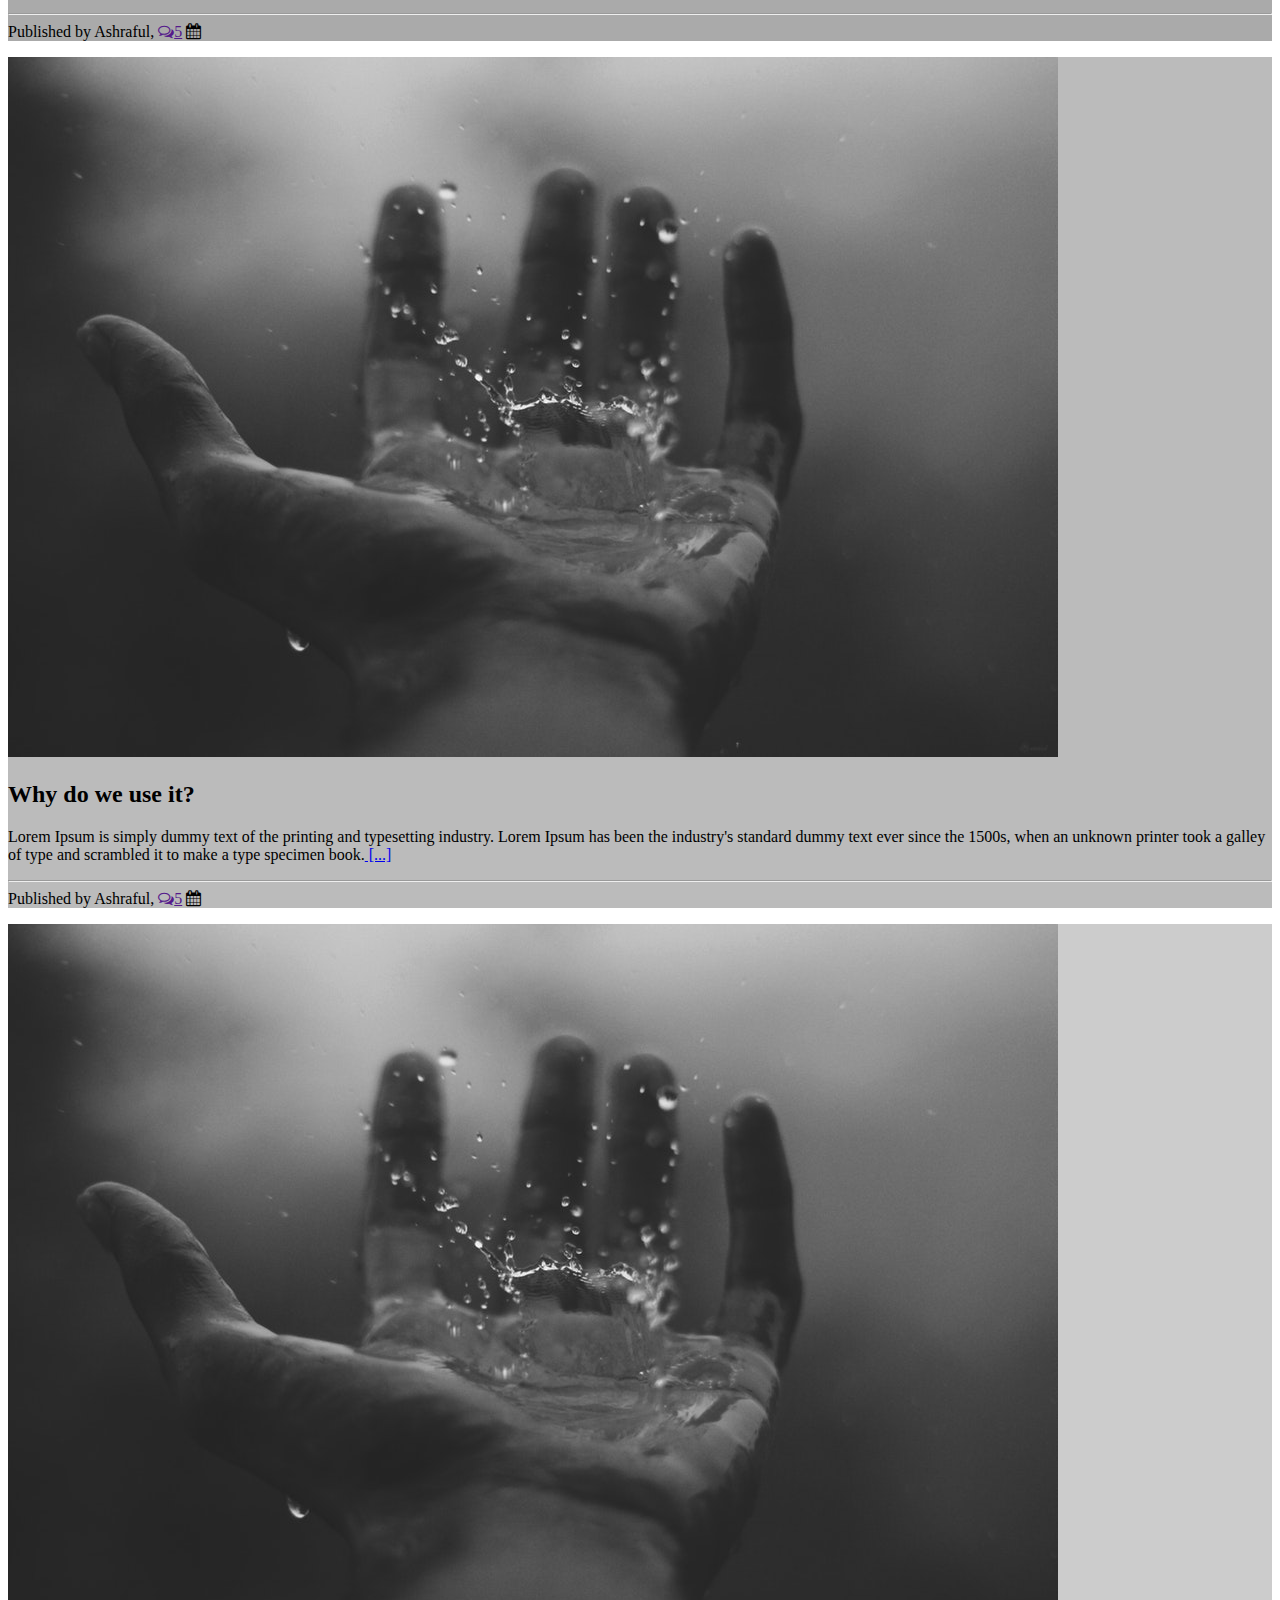
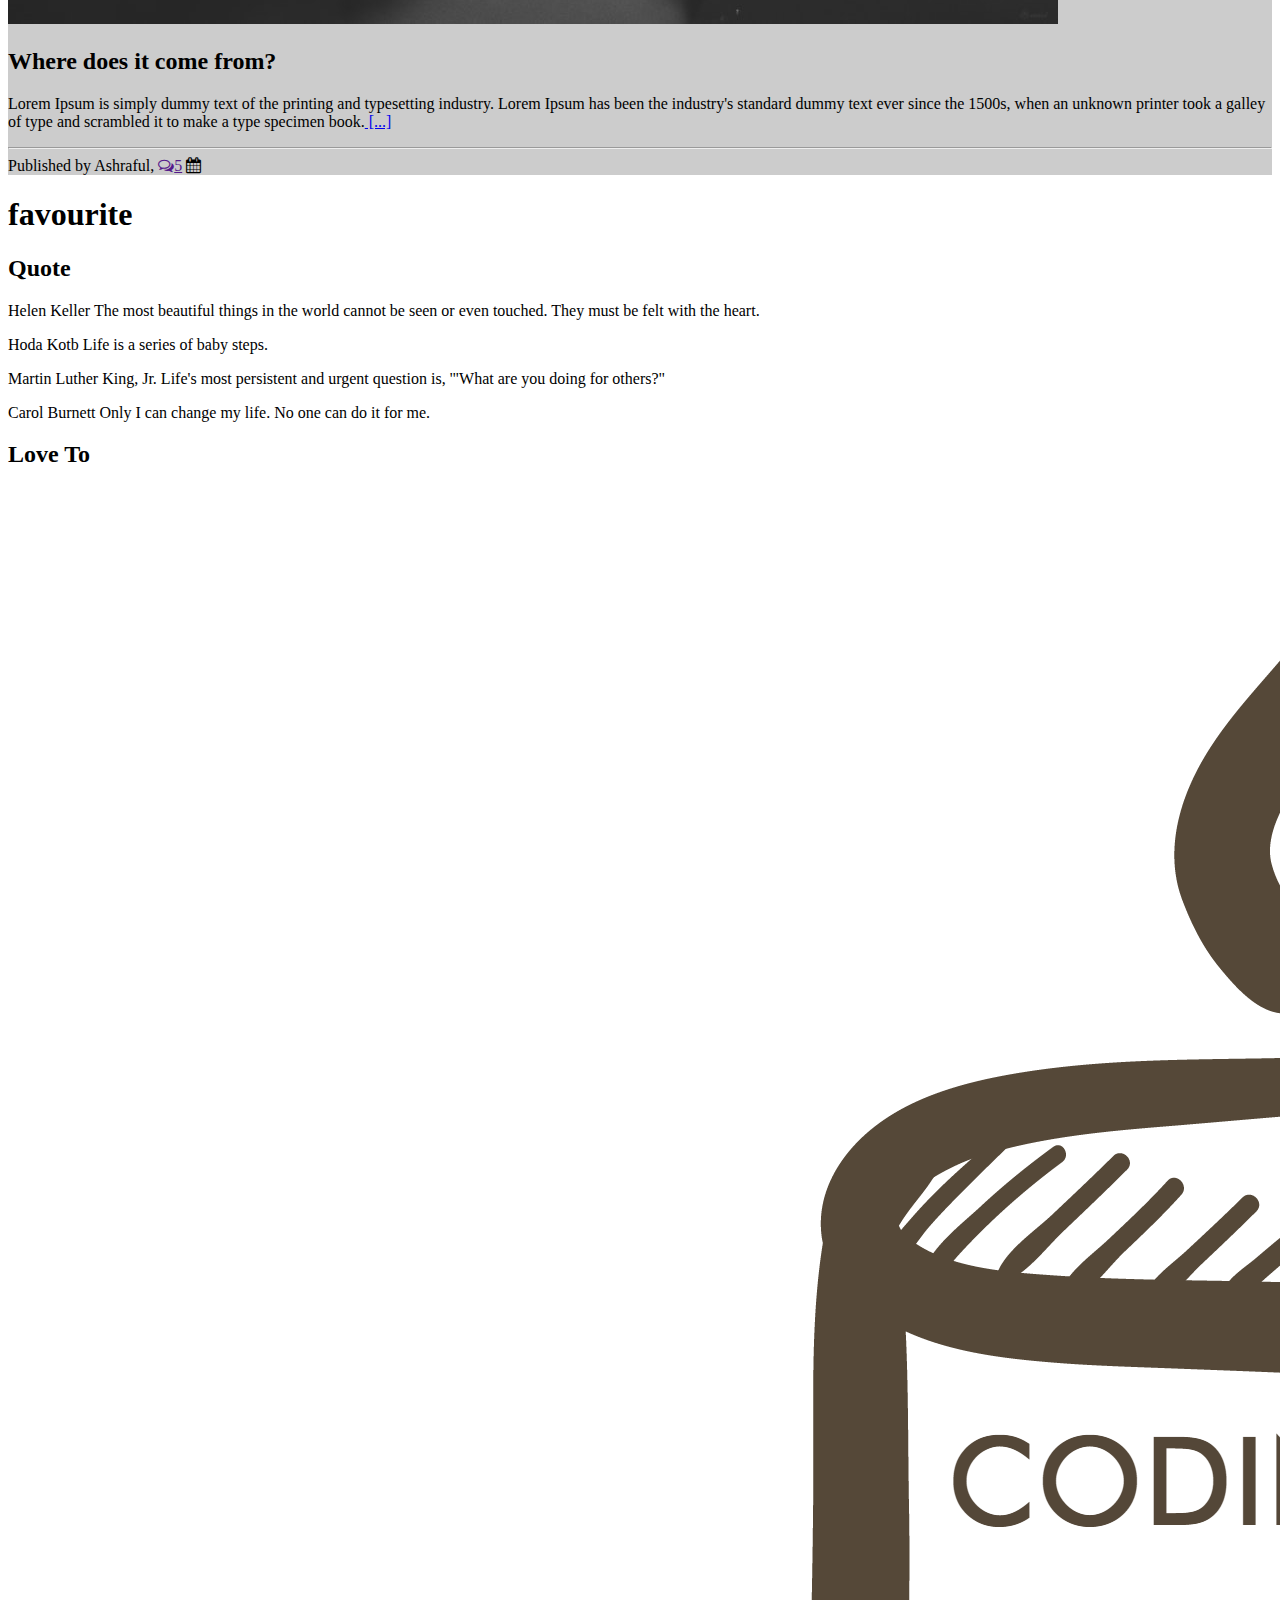
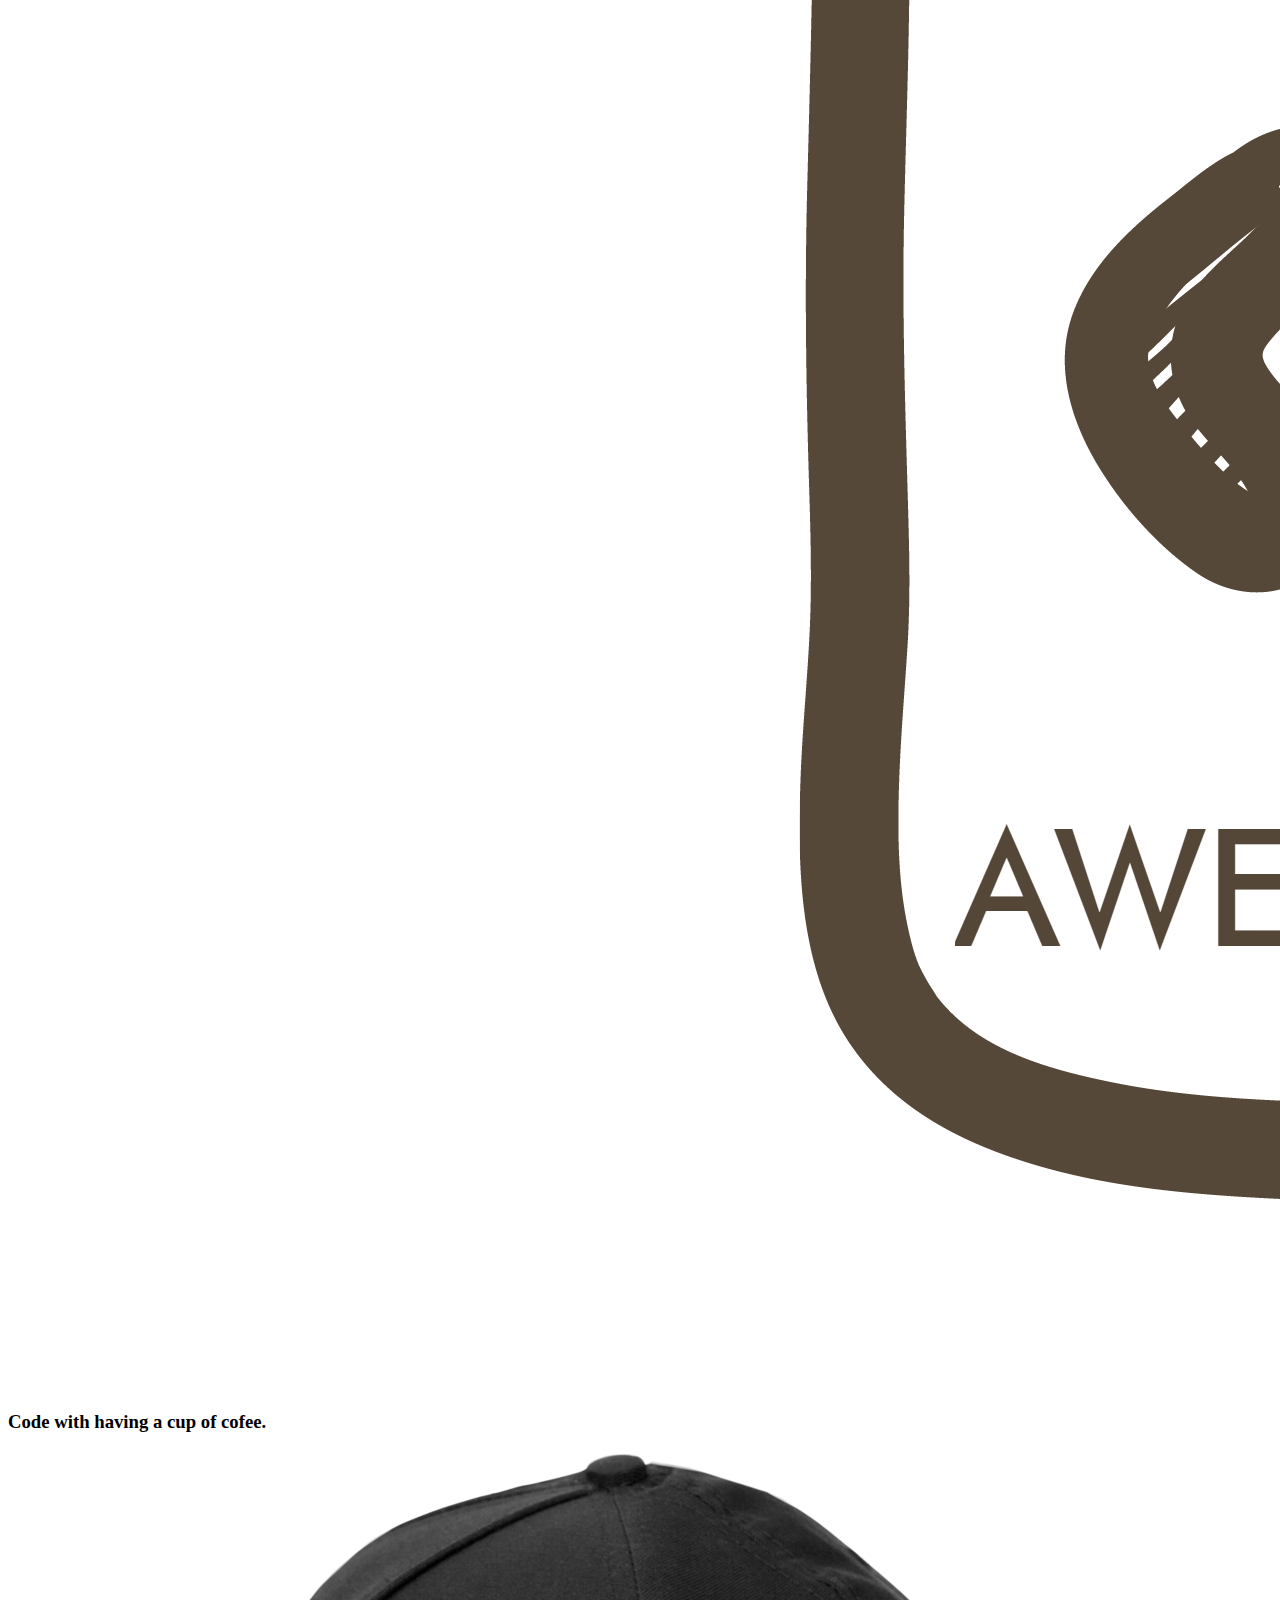
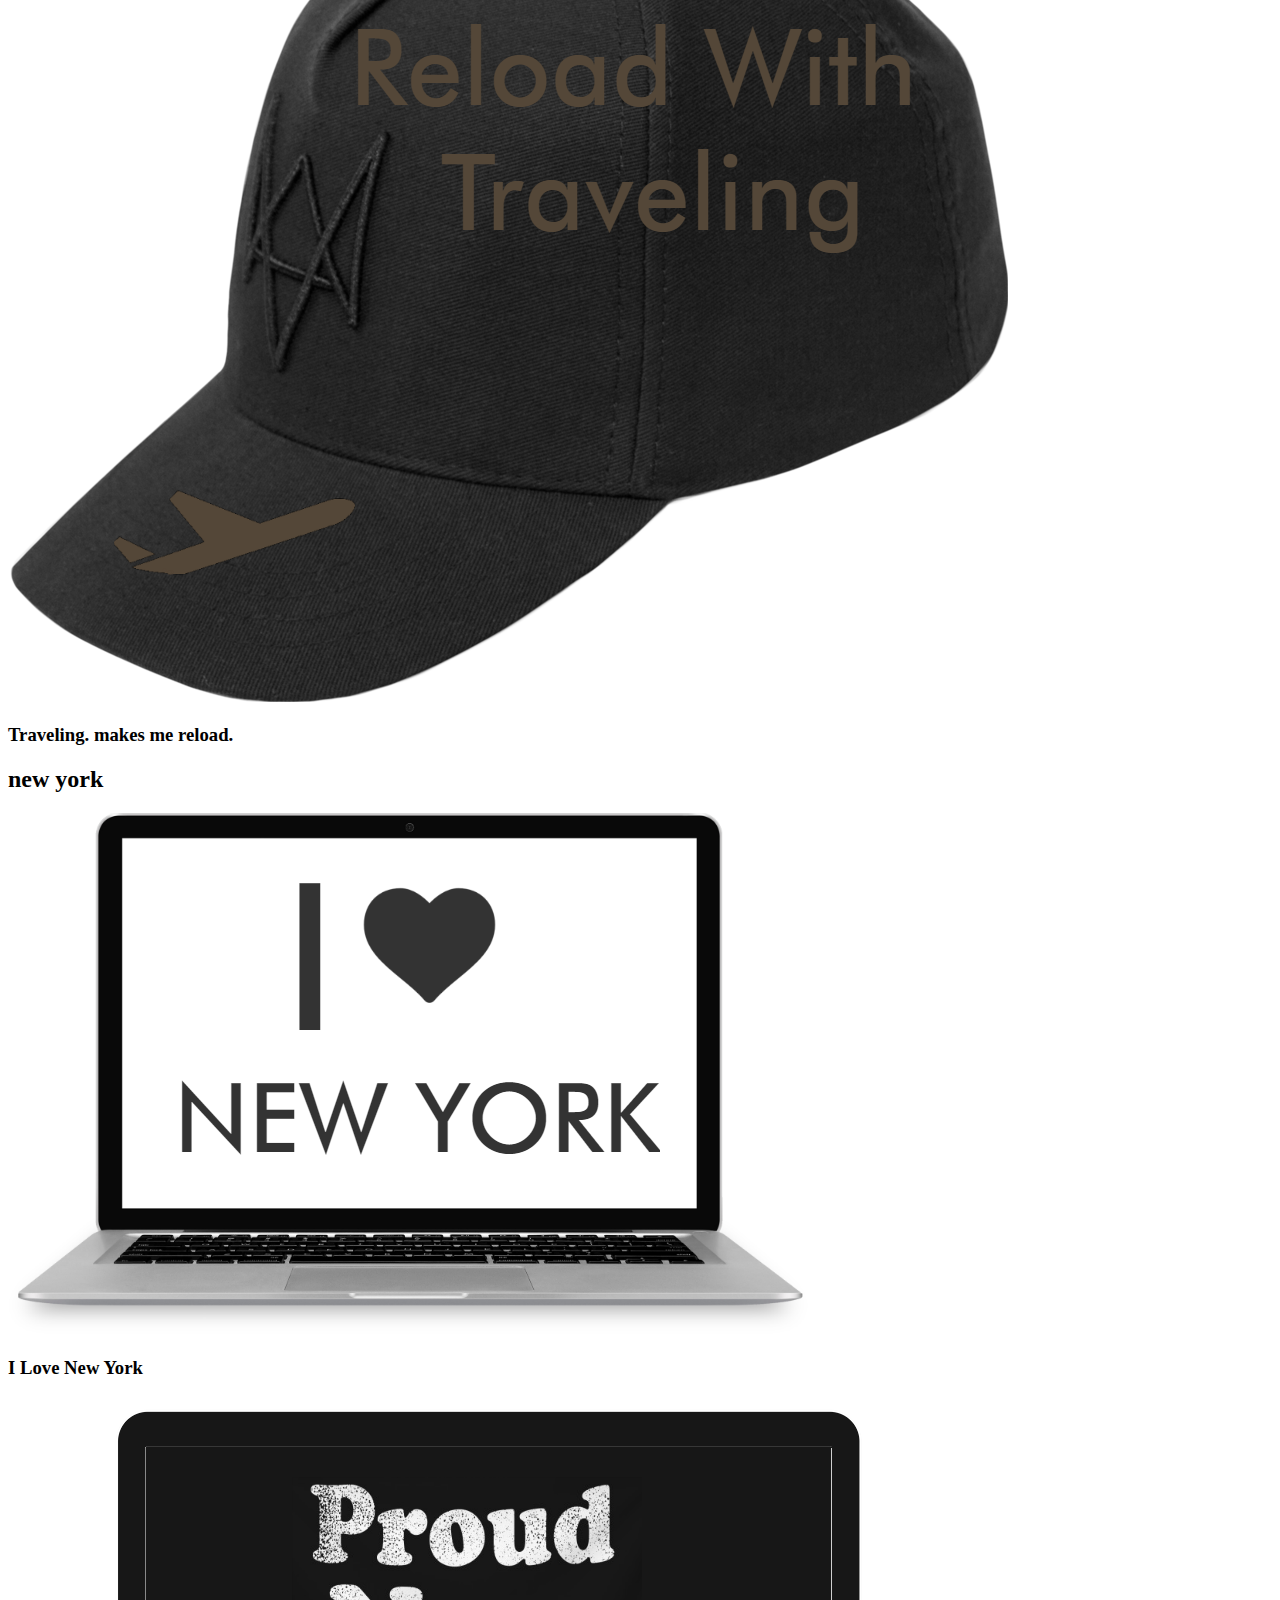
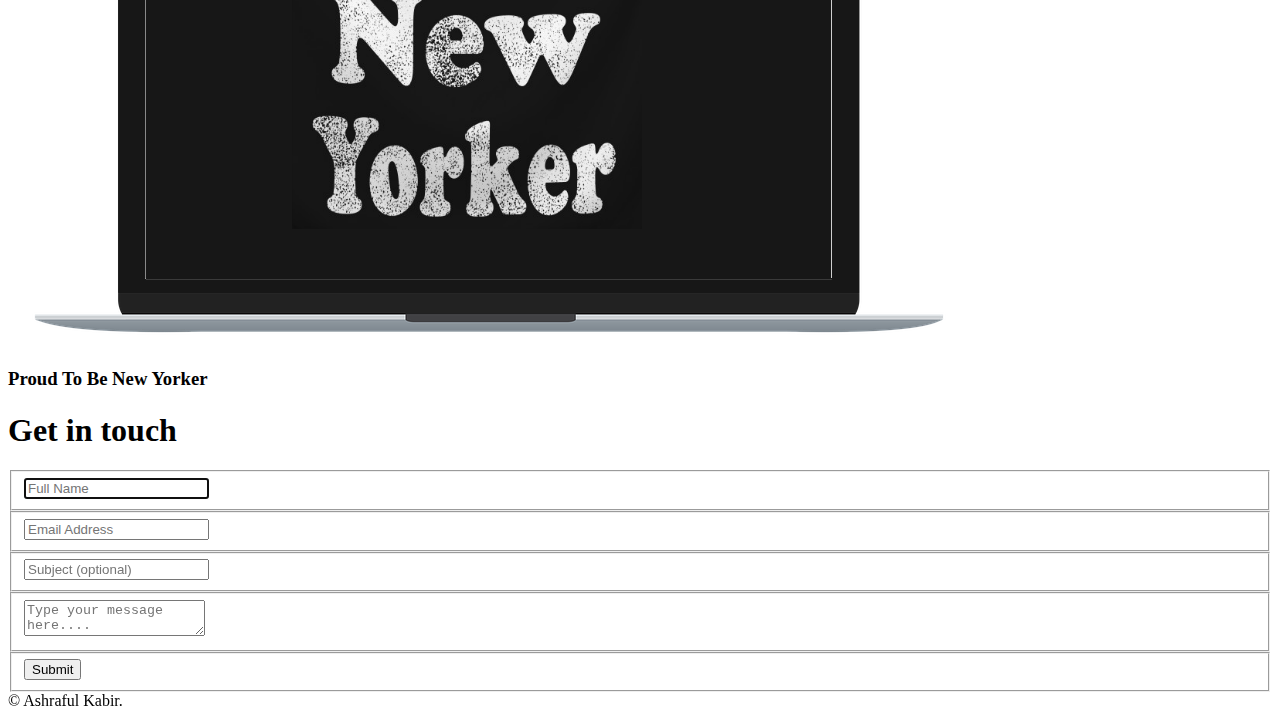
==== commit 517d47a3: "index updated" ====
--- a/index.html
+++ b/index.html
@@ -2,15 +2,18 @@
 <html lang="en" >
 <head>
   <meta charset="UTF-8">
-  <title>Ashraful Kabir: Web Developer</title> 
+  <title>Ashraful Kabir:Front End Developer</title> 
   <!-- normalize minimum css--> 
   <link rel="stylesheet" href="https://cdnjs.cloudflare.com/ajax/libs/normalize/5.0.0/normalize.min.css">
   <!-- Fullpage minimum css-->
   <link rel='stylesheet' href='https://cdnjs.cloudflare.com/ajax/libs/fullPage.js/2.7.4/jquery.fullPage.min.css'>
   <!--Font awesome css-->
   <link rel="stylesheet" href="https://maxcdn.bootstrapcdn.com/font-awesome/4.4.0/css/font-awesome.min.css">
+  <!-- google font-->
+  <link href="https://fonts.googleapis.com/css?family=EB+Garamond" rel="stylesheet">
   <!--Custom stylesheet-->
-  <link rel="stylesheet" href="style.css">  
+  <link rel="stylesheet" href="../css/ashraful-main.css">  
+  
 </head>
 
 <body> 
@@ -35,6 +38,7 @@
                     <ul class="social-media-icons">
                         <li><a href="#"><i class="fa fa-facebook"></i></a></li>
                         <li><a href="#"><i class="fa fa-twitter"></i></a></li>
+                        <li><a href="#"><i class="fa fa-google-plus"></i></a></li>
                         <li><a href="#"><i class="fa fa-linkedin"></i></a></li>
                         <li><a href="#"><i class="fa fa-instagram"></i></a></li>
                     
@@ -254,7 +258,7 @@
                     favourite
                 </h1>
                 <div class="fav-content">
-                    <h2>Favourite Quote</h2>
+                    <h2>Quote</h2>
                     <p class="quote">
                         Helen Keller
 The most beautiful things in the world cannot be seen or even touched. They must be felt with the heart.
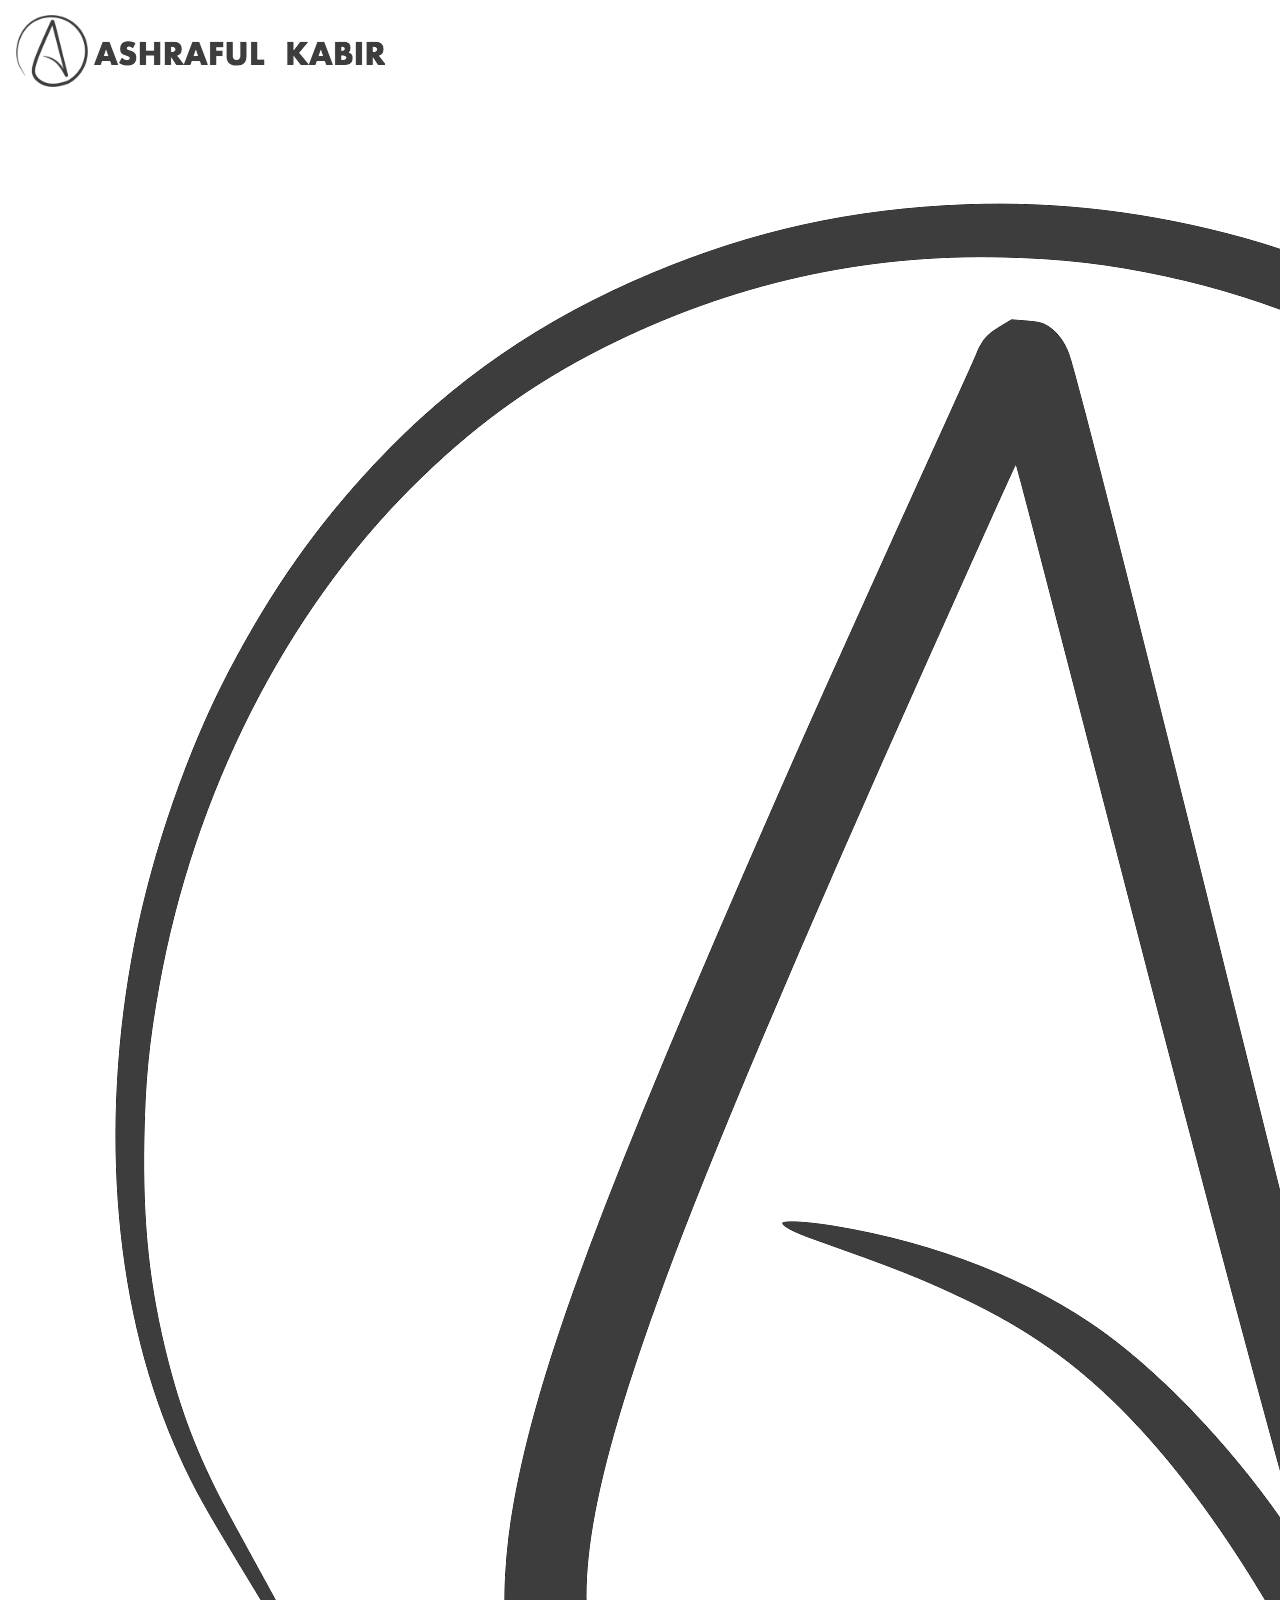
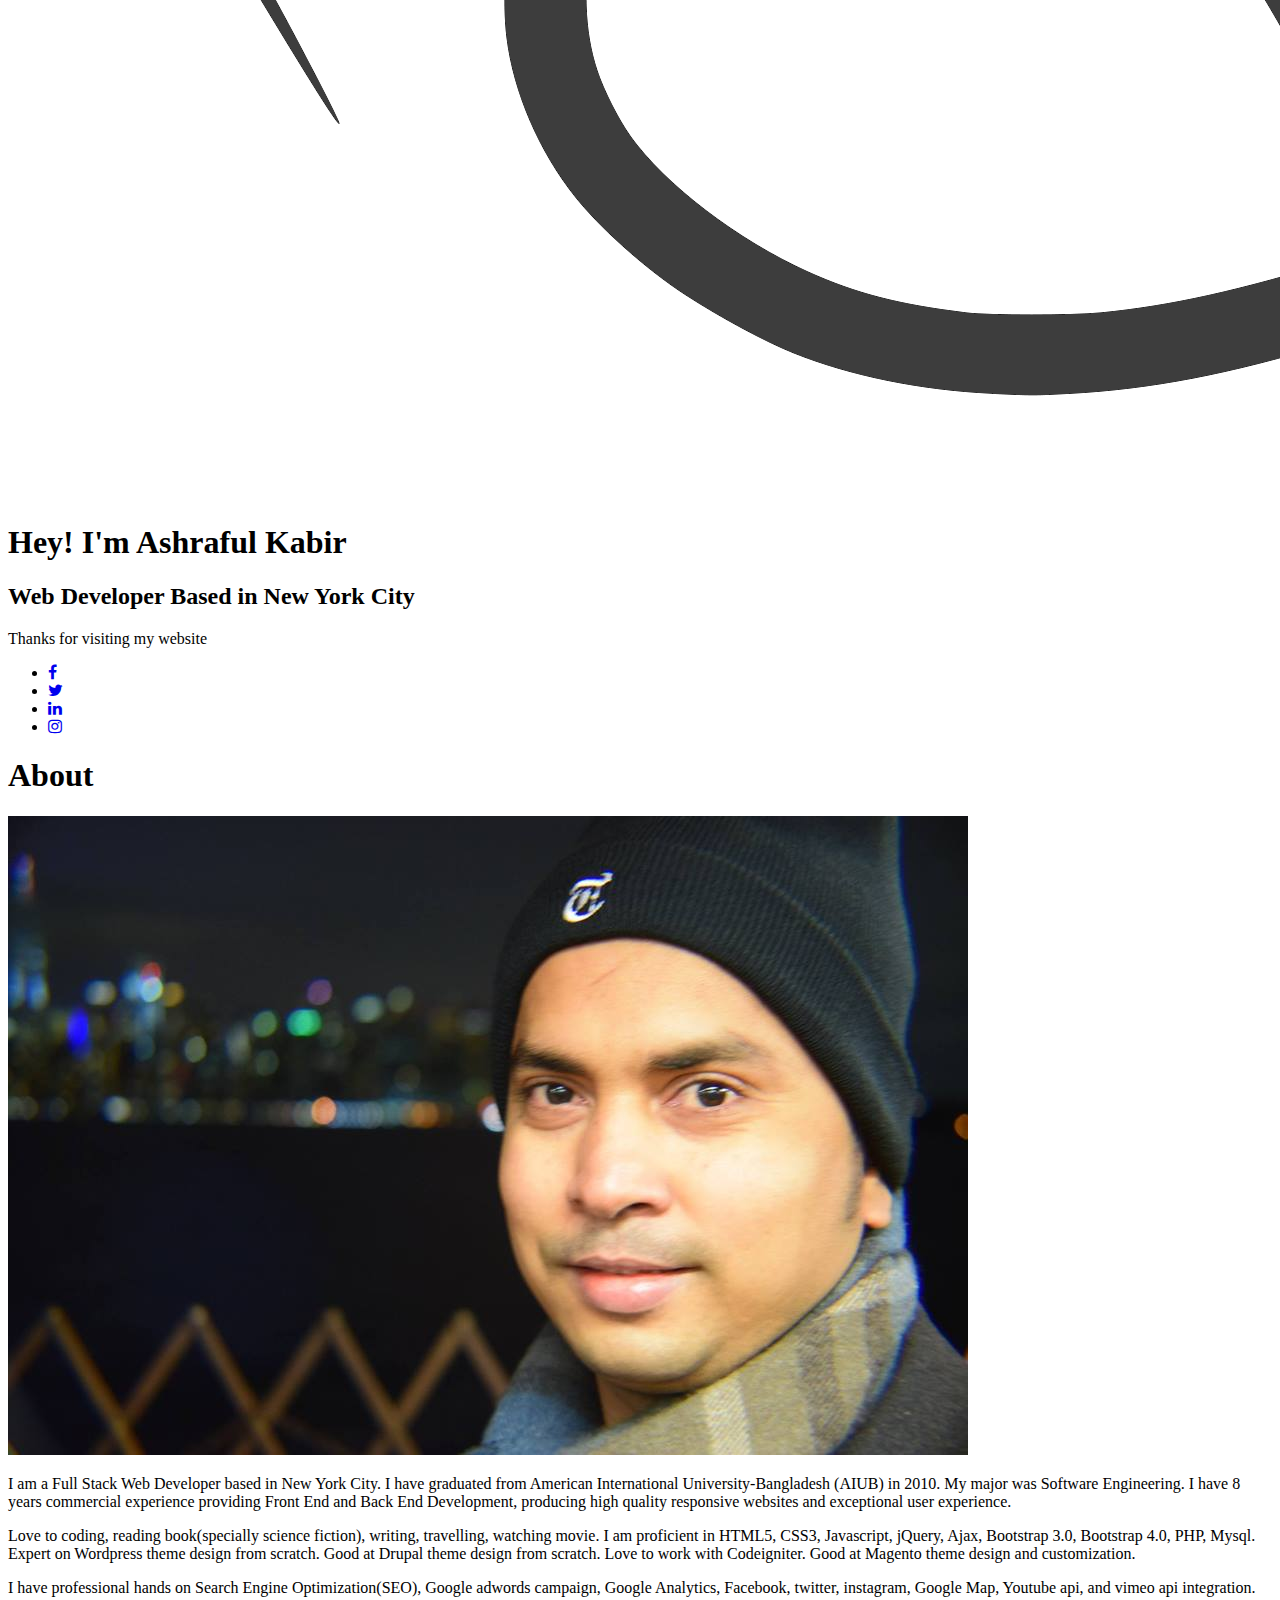
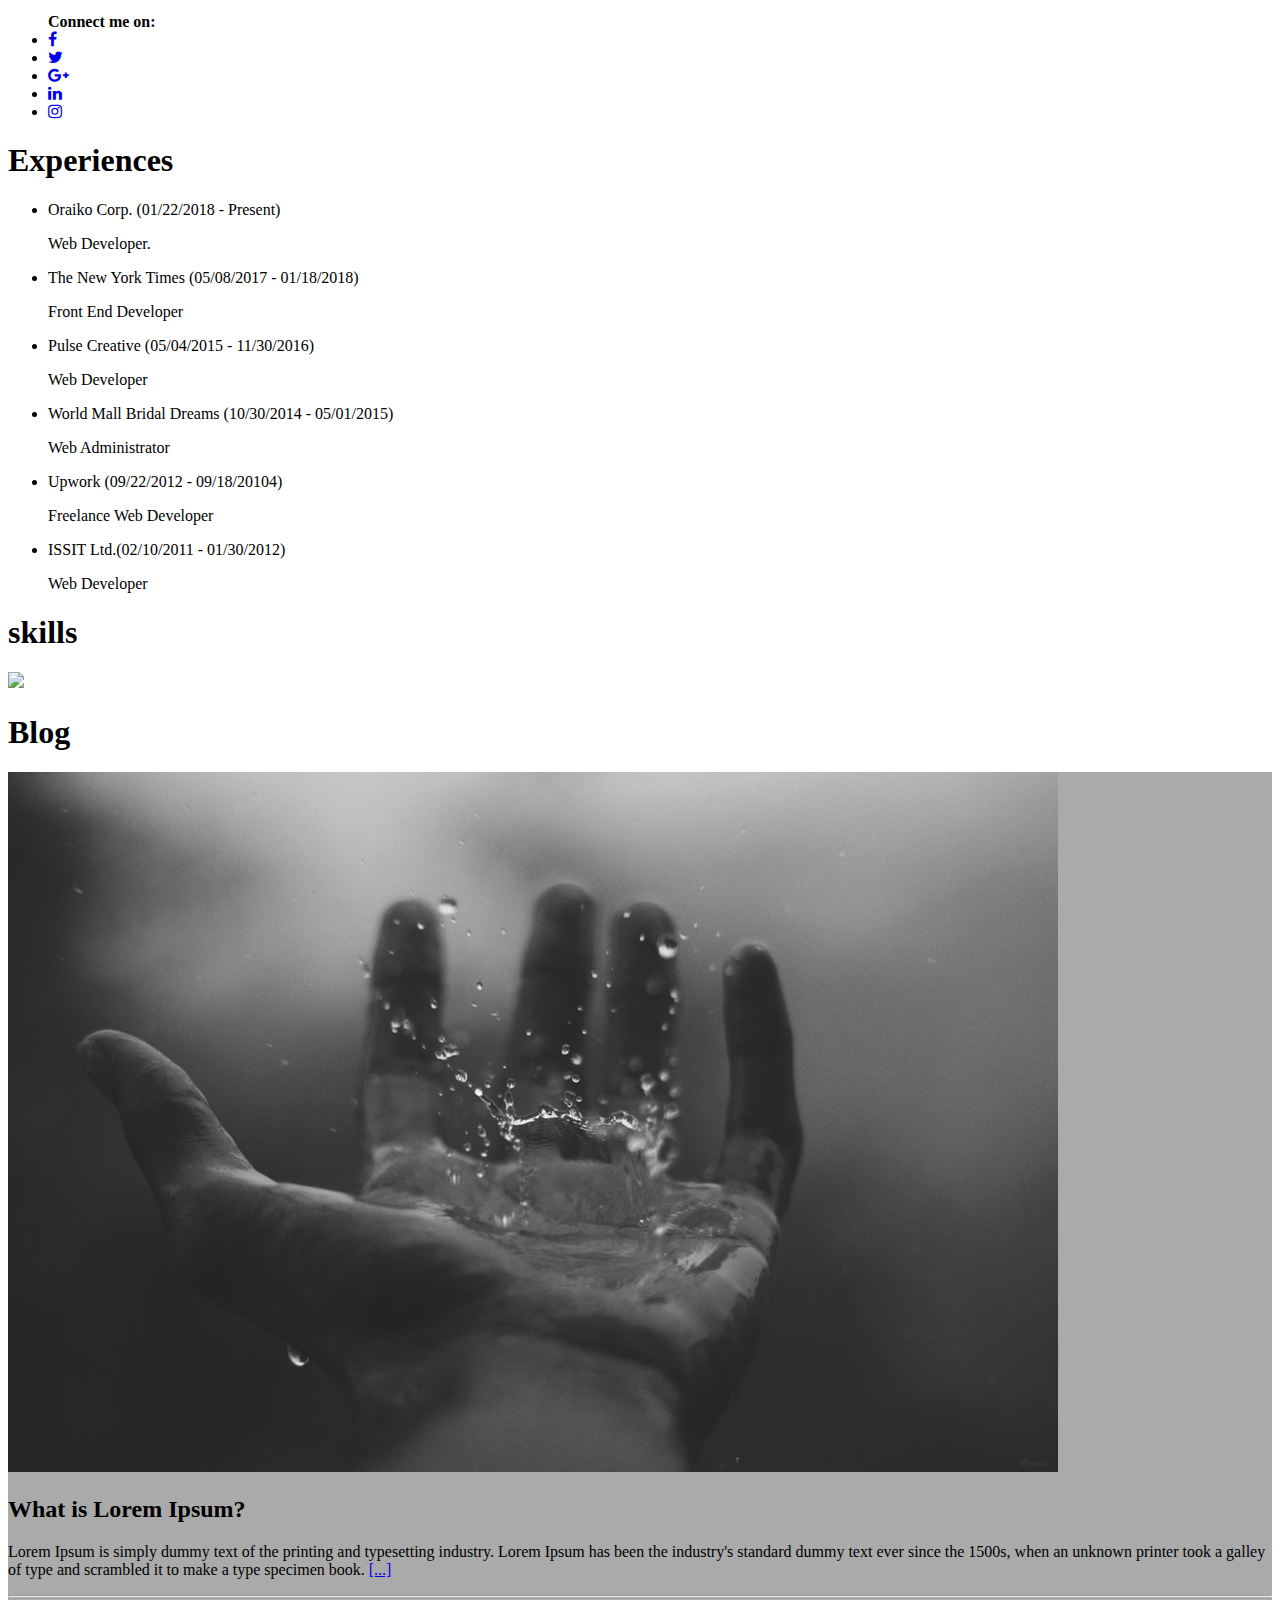
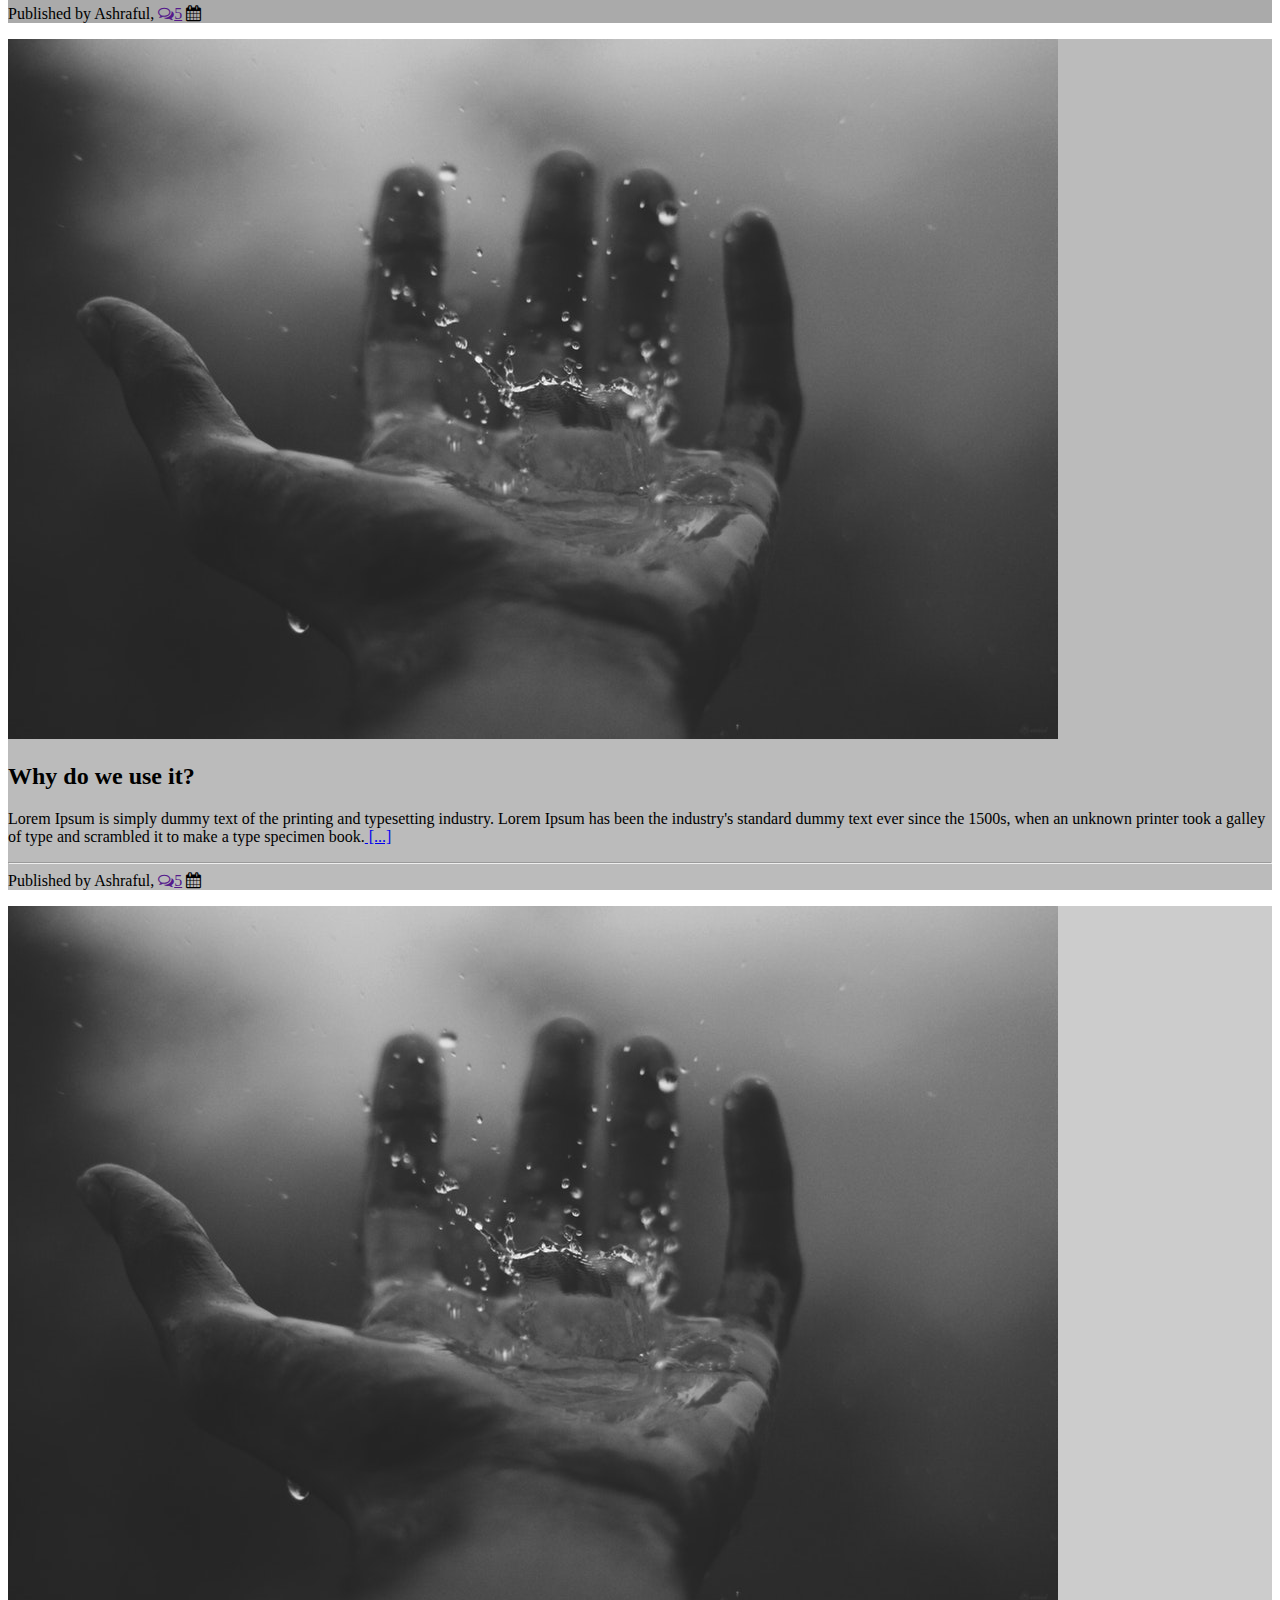
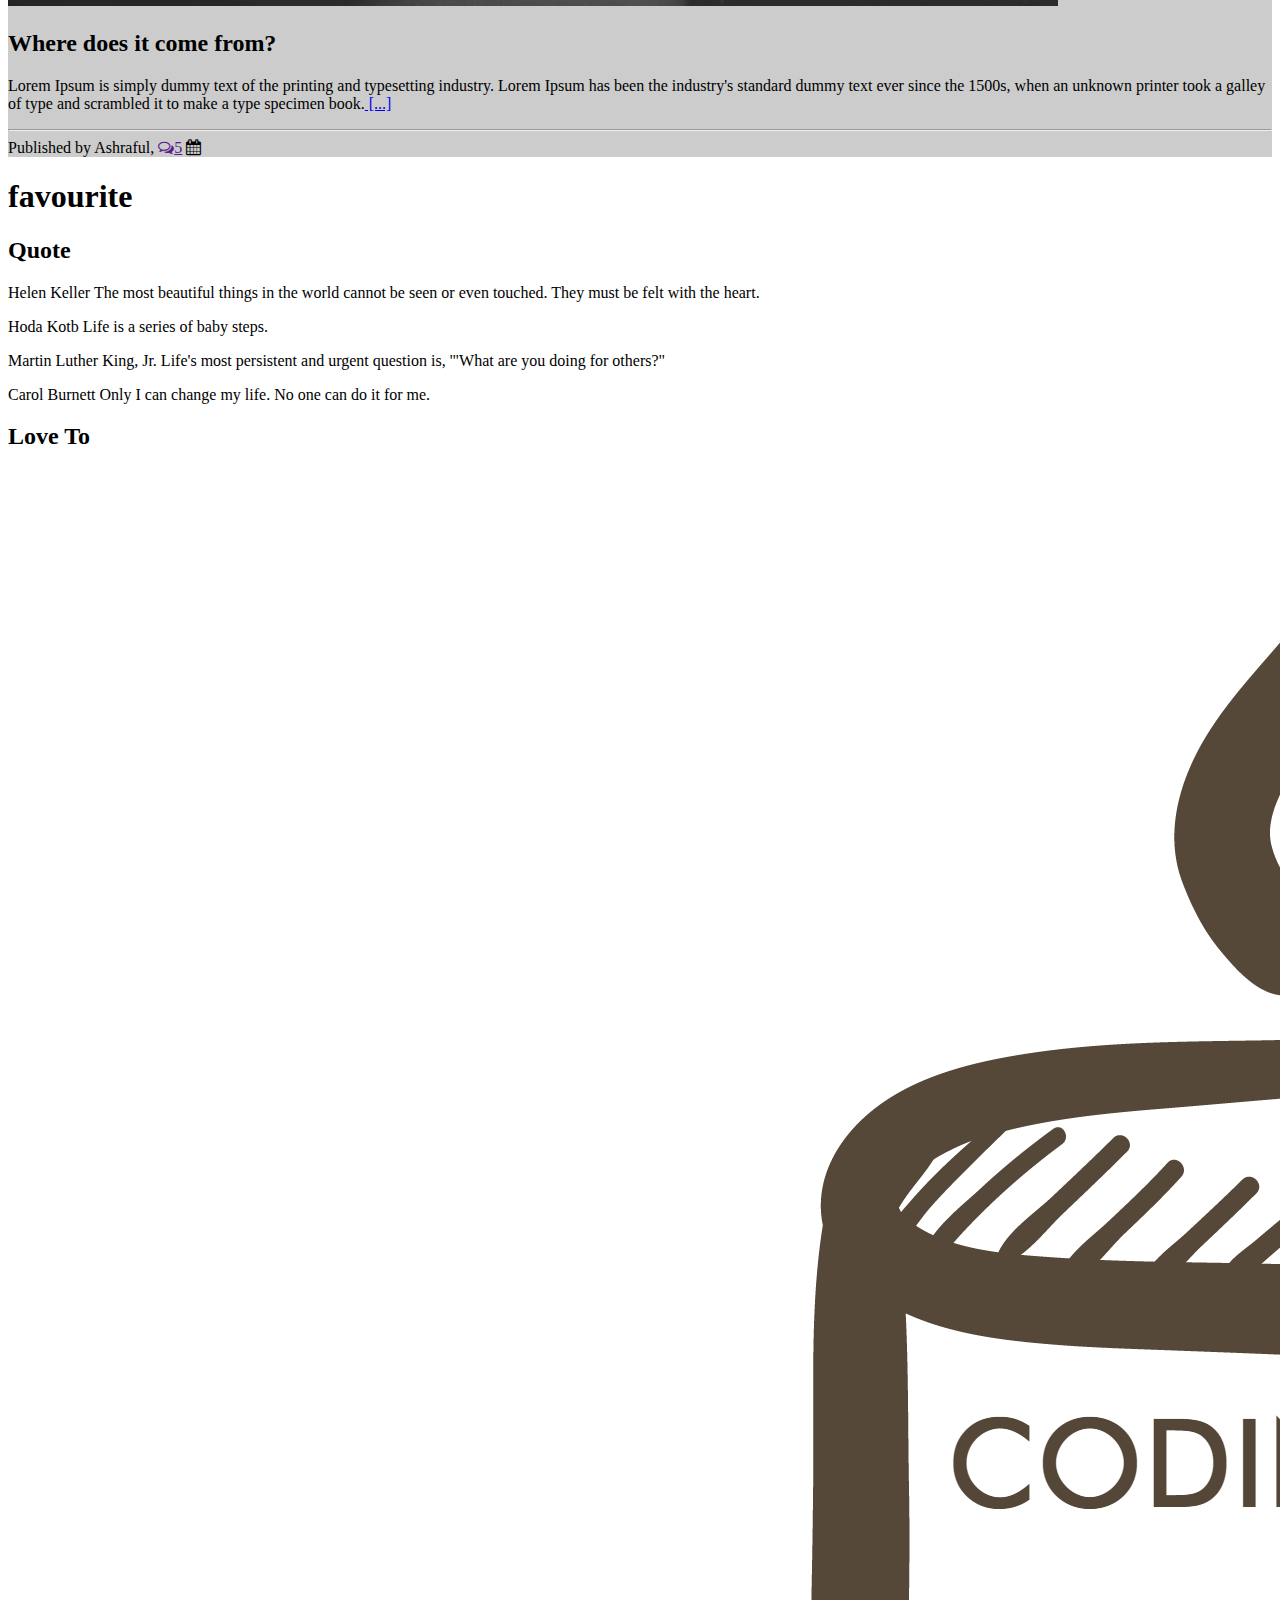
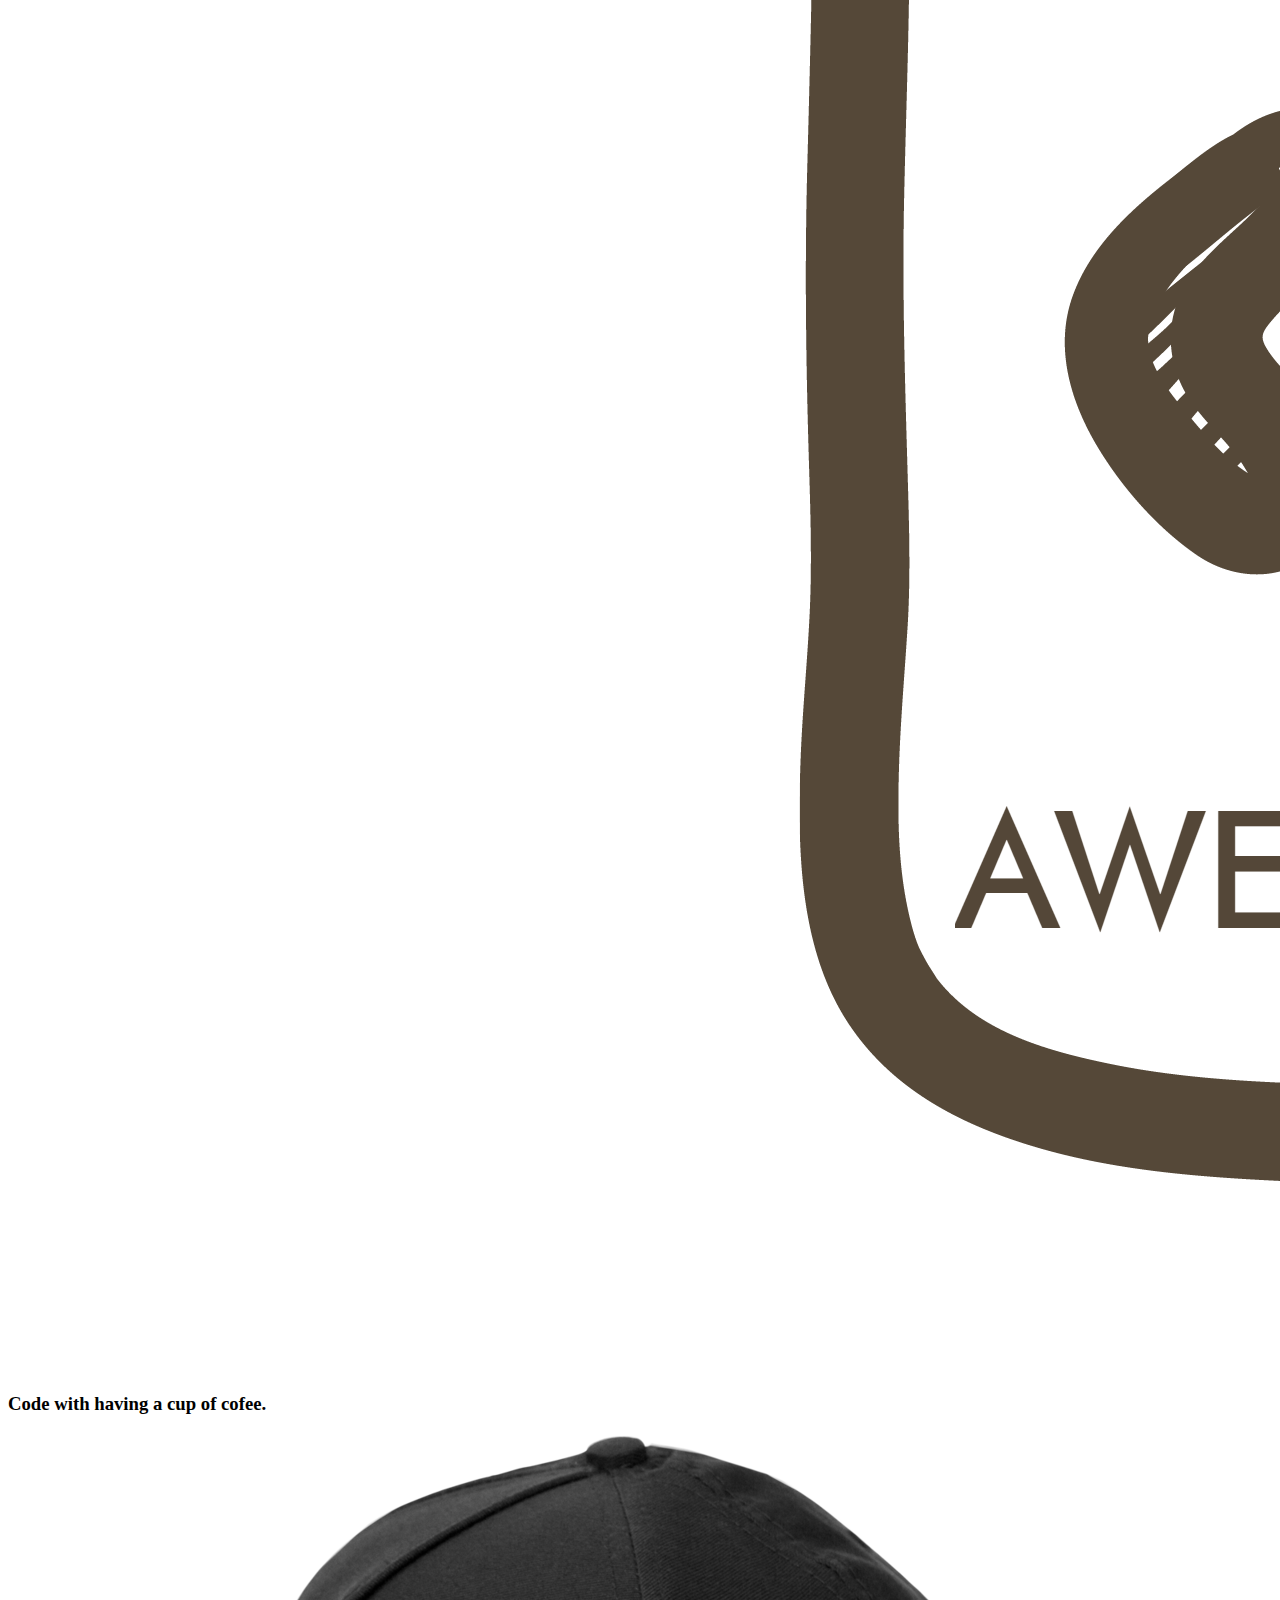
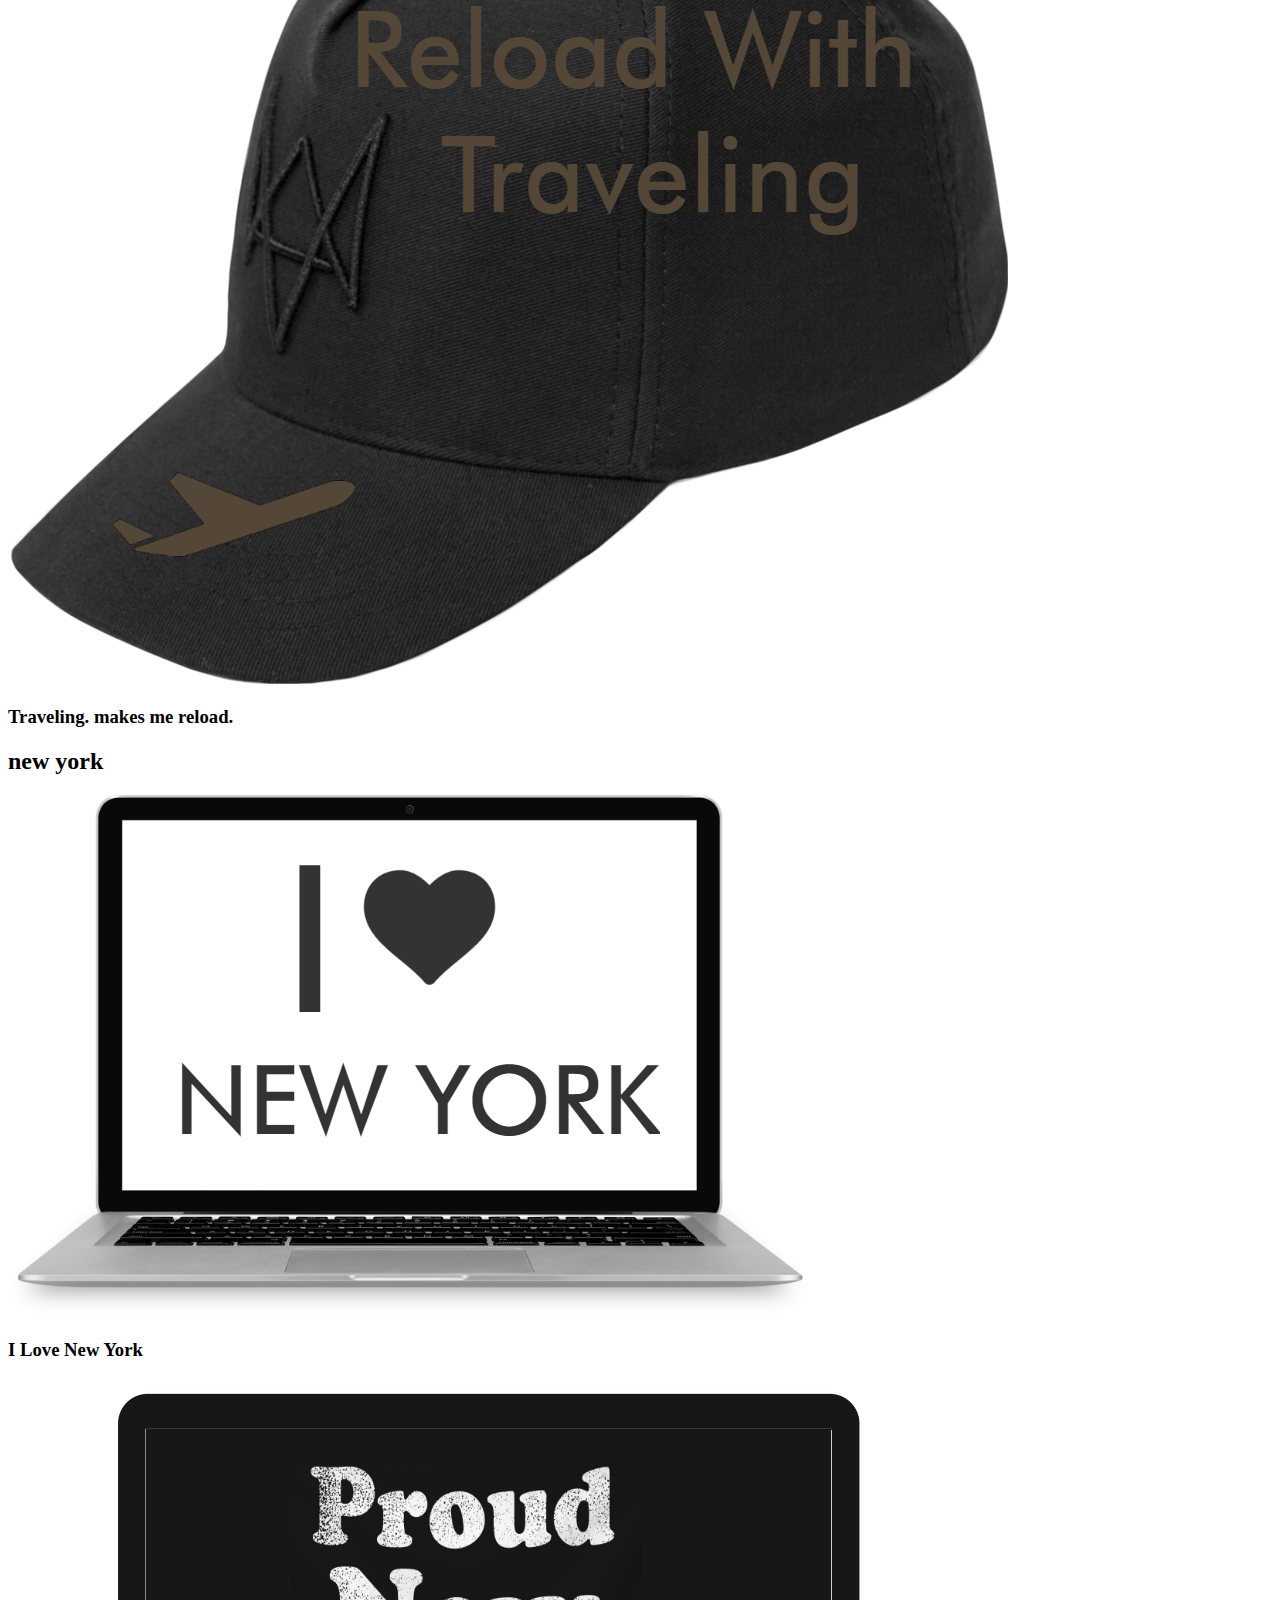
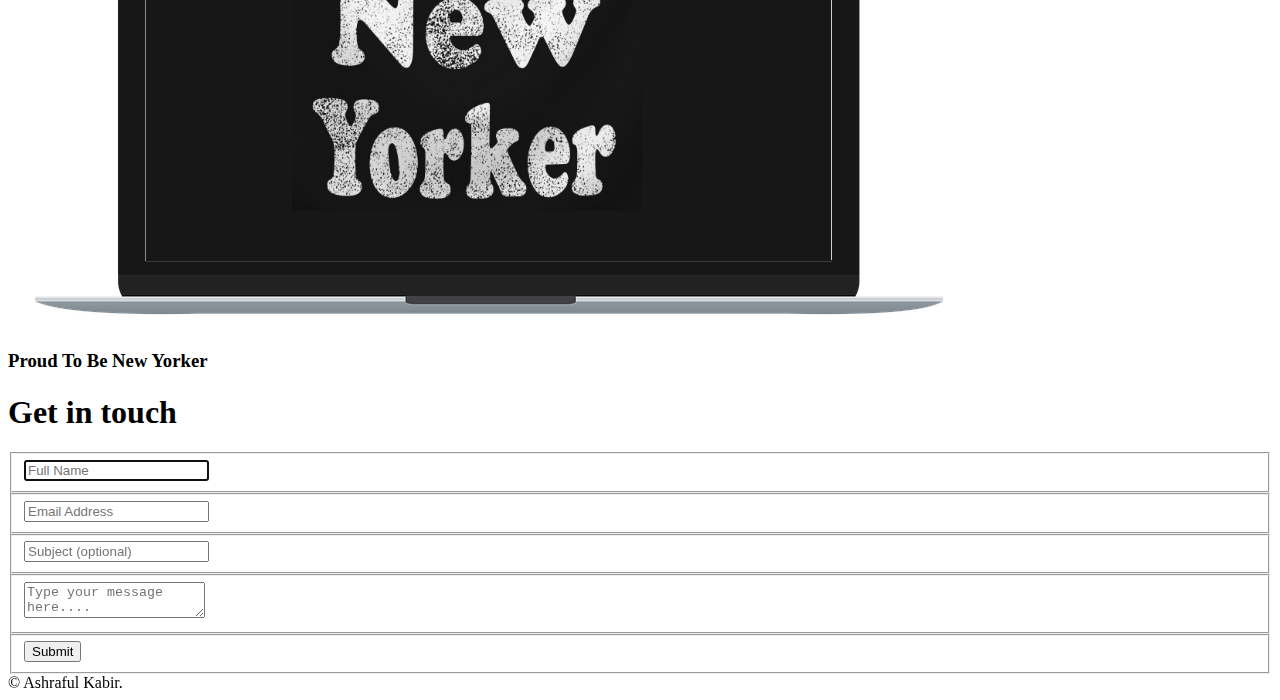
==== commit ede2098b: "Merge branch 'master' of https://github.com/akash2011/personal-website" ====
--- a/index.html
+++ b/index.html
@@ -2,7 +2,7 @@
 <html lang="en" >
 <head>
   <meta charset="UTF-8">
-  <title>Ashraful Kabir:Front End Developer</title> 
+  <title>Ashraful Kabir: Web Developer</title> 
   <!-- normalize minimum css--> 
   <link rel="stylesheet" href="https://cdnjs.cloudflare.com/ajax/libs/normalize/5.0.0/normalize.min.css">
   <!-- Fullpage minimum css-->
@@ -38,7 +38,6 @@
                     <ul class="social-media-icons">
                         <li><a href="#"><i class="fa fa-facebook"></i></a></li>
                         <li><a href="#"><i class="fa fa-twitter"></i></a></li>
-                        <li><a href="#"><i class="fa fa-google-plus"></i></a></li>
                         <li><a href="#"><i class="fa fa-linkedin"></i></a></li>
                         <li><a href="#"><i class="fa fa-instagram"></i></a></li>
                     
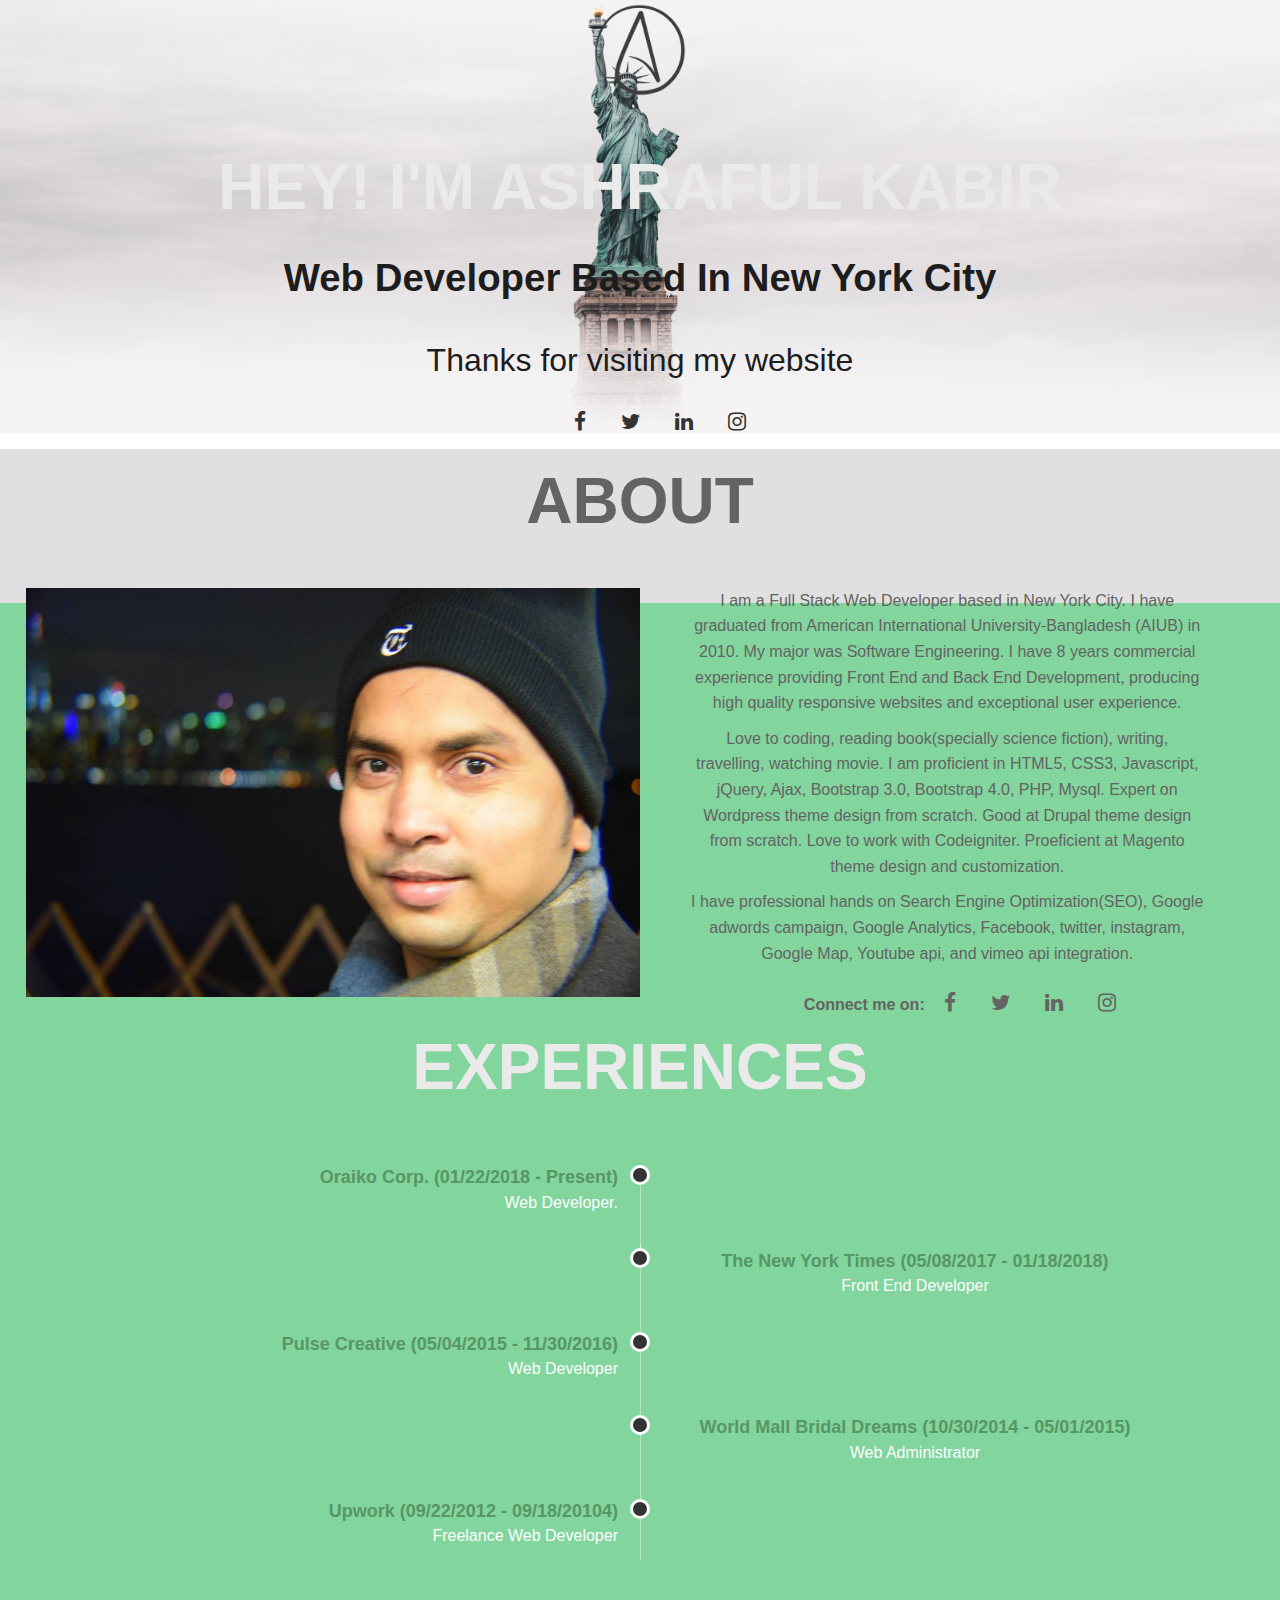
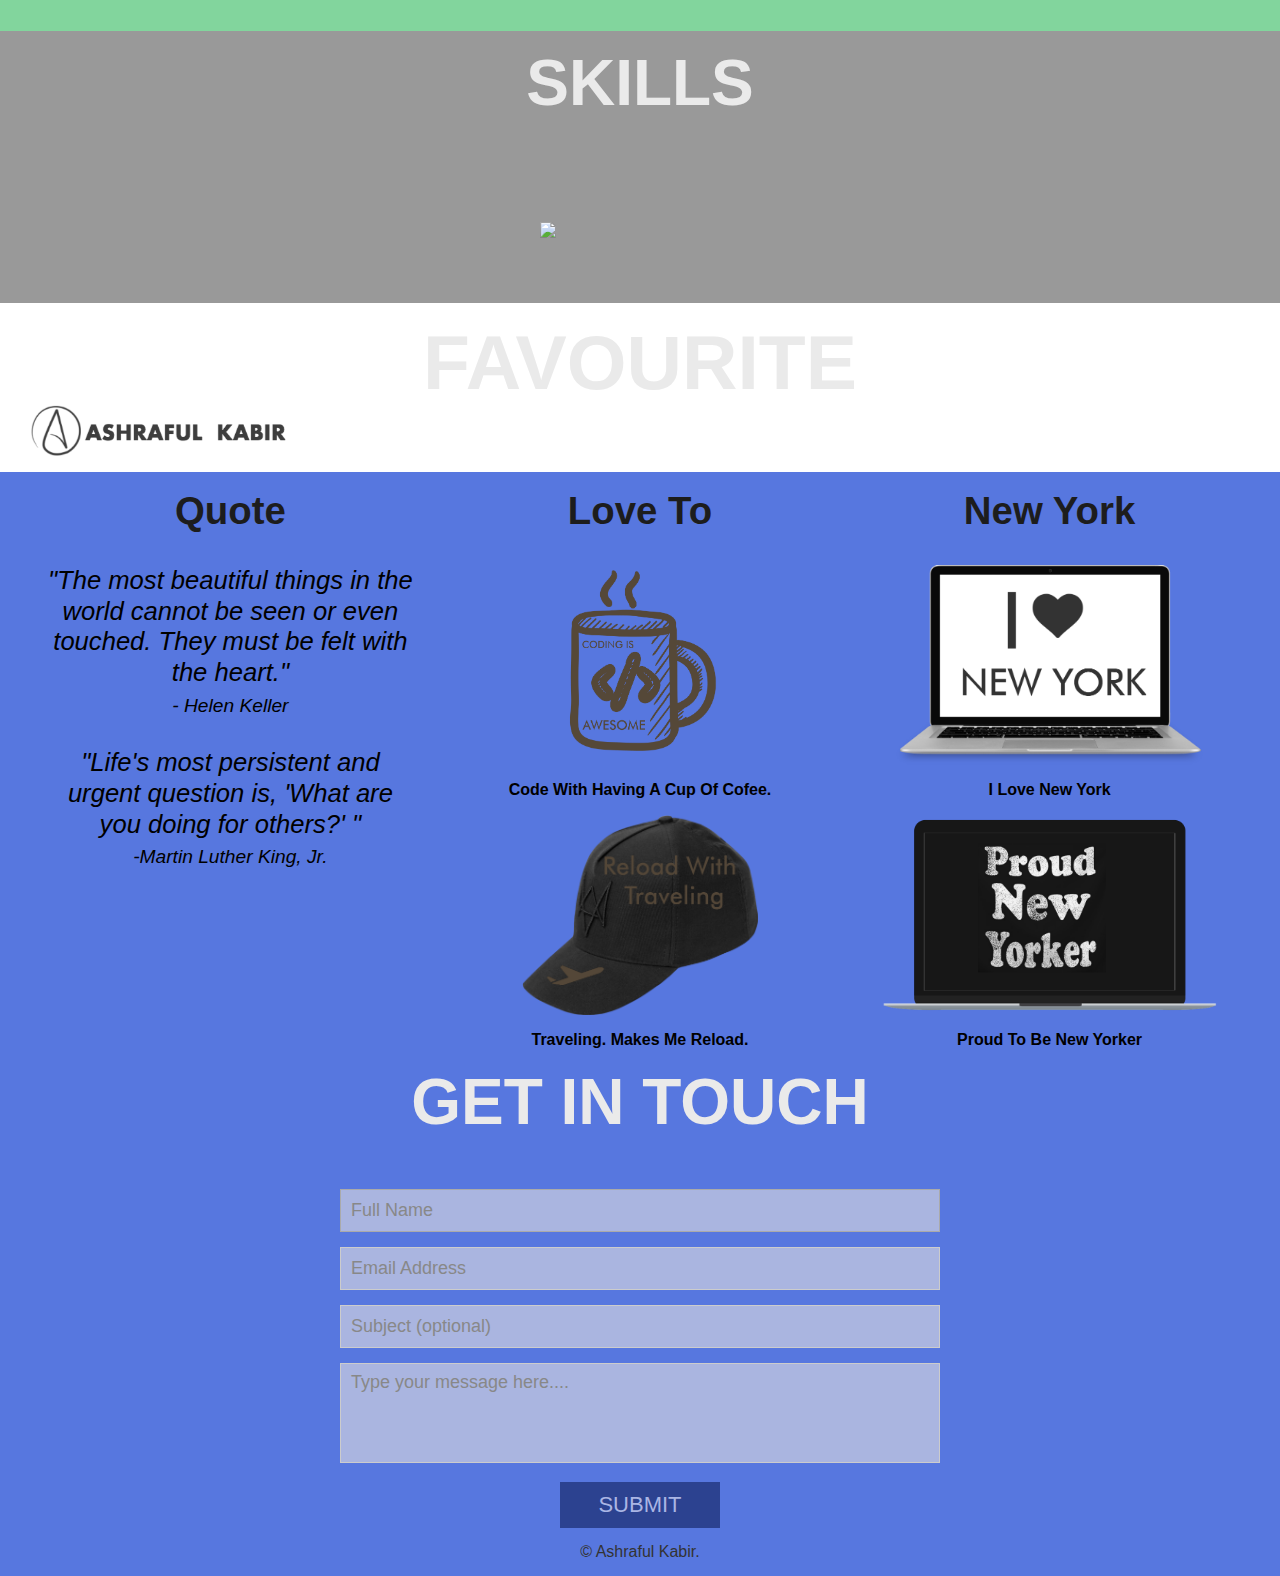
==== commit 81af9c1b: "responsive design updated" ====
--- a/index.html
+++ b/index.html
@@ -1,8 +1,13 @@
 <!DOCTYPE html>
 <html lang="en" >
-<head>
+<head> 
+  <title>Ashraful Kabir: Web Developer</title>
   <meta charset="UTF-8">
-  <title>Ashraful Kabir: Web Developer</title> 
+  <meta name="description" content="Fullstack Web Developer based in New York City">
+  <meta name="keywords" content="web developer, front end developer,wordpress developer,drupal developer,responsive web development">
+  <meta name="author" content="Ashraful Kabir">
+  <meta name="viewport" content="width=device-width, initial-scale=1.0">
+
   <!-- normalize minimum css--> 
   <link rel="stylesheet" href="https://cdnjs.cloudflare.com/ajax/libs/normalize/5.0.0/normalize.min.css">
   <!-- Fullpage minimum css-->
@@ -12,7 +17,7 @@
   <!-- google font-->
   <link href="https://fonts.googleapis.com/css?family=EB+Garamond" rel="stylesheet">
   <!--Custom stylesheet-->
-  <link rel="stylesheet" href="../css/ashraful-main.css">  
+  <link rel="stylesheet" href="ashraful-main.css">  
   
 </head>
 
@@ -46,7 +51,7 @@
                 <!-- End of social media icons -->
             </div>
         </div>
-        <!--End of first section-->
+        <!--End of Home section-->
 
     <div class="section" id="about">
     
@@ -67,7 +72,7 @@
                     Love to coding, reading book(specially science fiction), writing, travelling, watching movie. 
                     I am proficient in HTML5, CSS3, Javascript, jQuery, Ajax, Bootstrap 3.0,
                     Bootstrap 4.0, PHP, Mysql. Expert on Wordpress theme design from scratch. Good at Drupal 
-                    theme design from scratch. Love to work with Codeigniter. Good at Magento theme design and customization. 
+                    theme design from scratch. Love to work with Codeigniter. Proeficient at Magento theme design and customization. 
                 </p>
                 <p>  
                     I have professional hands on Search Engine Optimization(SEO), Google adwords campaign, Google Analytics,
@@ -76,11 +81,10 @@
                 <div class="social-media">                    
                     <ul class="social-media-icons">
                         <b>Connect me on: </b>
-                        <li><a href="#"><i class="fa fa-facebook"></i></a></li>
-                        <li><a href="#"><i class="fa fa-twitter"></i></a></li>
-                        <li><a href="#"><i class="fa fa-google-plus"></i></a></li>
-                        <li><a href="#"><i class="fa fa-linkedin"></i></a></li>
-                        <li><a href="#"><i class="fa fa-instagram"></i></a></li>
+                        <li><a href="#" title="ashraful kabir on facebook"><i class="fa fa-facebook"></i></a></li>
+                        <li><a href="#" title="ashraful kabir on twitter"><i class="fa fa-twitter"></i></a></li>                      
+                        <li><a href="#" title="ashraful kabir on linkedin"><i class="fa fa-linkedin"></i></a></li>
+                        <li><a href="#" title="ashraful kabir on instagram"><i class="fa fa-instagram"></i></a></li>
                     
                     </ul>
                 </div>
@@ -89,7 +93,7 @@
         </div>
         <!--End of container -->
     </div>
-    <!--End of second section-->
+    <!--End of about section-->
 
   <div class="section" id="experiences">
     
@@ -160,7 +164,7 @@
         </div>
         <!--End of container -->
     </div>  
-    <!--End of third section-->
+    <!--End of experiences section-->
 
   <div class="section" id="skills">
 
@@ -174,7 +178,7 @@
 
                 <div class="js-certification">
                     <!-- BEGIN NCSA LINKING CODE--> 
-                    <a href="http://www.ncsacademy.com/verifycert.cfm?cert=5224221" target="_blank">
+                    <a href="http://www.ncsacademy.com/verifycert.cfm?cert=5224221" target="_blank" title="ashraful kabir Javascript certified">
                     <img src="http://www.ncsacademy.com/buttons/javascripta.jpg" border="0"> 
                     </a> 
                     <!-- END NCSA LINKING CODE-->     
@@ -185,71 +189,16 @@
         <!-- End of container -->    
         
     </div>  
-    <!--End of fourth section-->
-
-  <div class="section" id="blog">
-        <h1>Blog</h1>
-        <div class="container">        
-                <div class="column" style="background-color:#aaa;">
-                    <div class="featured-img">
-                        <img src="images/bghome2.jpeg" alt="">
-                    </div>
-                    <h2>What is Lorem Ipsum?</h2>
-                    <p>
-                        Lorem Ipsum is simply dummy text of the printing and typesetting industry. 
-                        Lorem Ipsum has been the industry's standard dummy text ever since the 1500s, 
-                        when an unknown printer took a galley of type and scrambled it to make a type 
-                        specimen book. <a href="#"><span class="learn-more"> [...]</span></a>
-                        <hr>
-                        <span class="published-by">Published by Ashraful, </span>
-                        <a href=""><span class="comments"><i class="fa fa-comments-o"></i>5</span></a>
-                        <span><i class="fa fa-calendar"></i></span>
-                    </p>
-                </div>
-                <!-- End of Blog column -->
-                <div class="column" style="background-color:#bbb;">
-                    <div class="featured-img">
-                        <img src="images/bghome2.jpeg" alt="">
-                    </div>
-                    <h2>Why do we use it?</h2>
-                    <p>
-                        Lorem Ipsum is simply dummy text of the printing and typesetting industry. 
-                        Lorem Ipsum has been the industry's standard dummy text ever since the 1500s, 
-                        when an unknown printer took a galley of type and scrambled it to make a type 
-                        specimen book.<a href="#"><span class="learn-more"> [...]</span></a>
-
-                        <hr>
-                        <span class="published-by">Published by Ashraful, </span>
-                        <a href=""><span class="comments"><i class="fa fa-comments-o"></i>5</span></a>
-                        <span><i class="fa fa-calendar"></i></span>
-
-                    </p>
-                </div>
-                <!-- End of Blog column -->
-
-                <div class="column" style="background-color:#ccc;">
-                    <div class="featured-img">
-                        <img src="images/bghome2.jpeg" alt="">
-                    </div>
-                    <h2>Where does it come from?</h2>
-                    <p>
-                        Lorem Ipsum is simply dummy text of the printing and typesetting industry. 
-                        Lorem Ipsum has been the industry's standard dummy text ever since the 1500s, 
-                        when an unknown printer took a galley of type and scrambled it to make a type 
-                        specimen book.<a href="#"><span class="learn-more"> [...]</span></a>
-
-                        <hr>
-                        <span class="published-by">Published by Ashraful, </span>
-                        <a href=""><span class="comments"><i class="fa fa-comments-o"></i>5</span></a>
-                        <span><i class="fa fa-calendar"></i></span>
-                    </p>
-                </div>
-                <!-- End of Blog column -->        
-        </div>
-        <!-- End of container -->
-
-    </div>
-    <!--End of fifth section-->
+    <!--End of skills section-->
+
+    <!--<div class="section" id="blog">
+        <div class="Container" id="blog-container">
+
+        </div>
+      
+
+    </div>-->
+    <!--End of blog section-->
 
     <div class="section" id="favourite">
         <div class="container">
@@ -259,21 +208,15 @@
                 <div class="fav-content">
                     <h2>Quote</h2>
                     <p class="quote">
-                        Helen Keller
-The most beautiful things in the world cannot be seen or even touched. They must be felt with the heart.
+                       
+"The most beautiful things in the world cannot be seen or even touched. They must be felt with the heart."<br>
+<span class="quote-author">- Helen Keller</span>
+                    </p>                
+                    <p class="quote">                        
+"Life's most persistent and urgent question is, 'What are you doing for others?' "<br>
+<span class="quote-author">-Martin Luther King, Jr.</span>
                     </p>
-                    <p class="quote">
-                        Hoda Kotb
-Life is a series of baby steps.
-                    </p>
-                    <p class="quote">
-                        Martin Luther King, Jr.
-Life's most persistent and urgent question is, '"What are you doing for others?"
-                    </p>
-                    <p class="quote">
-                        Carol Burnett
-                        Only I can change my life. No one can do it for me.
-                    </p>
+                    
                 </div>
                 <!--End of favourite content first-->
                 <div class="fav-content">
@@ -305,25 +248,28 @@
                 </div>
         </div>
     </div>
+    <!-- End of favourite section-->
 
     <div class="section" id="contact">
         
         <div class="container">  
-            <form id="contact" action="" method="post">
-                 <h1>Get in touch</h1>                
-                <fieldset>
-                    <input placeholder="Full Name" type="text" tabindex="1" required autofocus>
+                <h1>Get in touch</h1>  
+            <form class="contact" id="contact-form" name="sentMessage" >
+                               
+                <fieldset>
+                    <input placeholder="Full Name" type="text" id="name" tabindex="1" required autofocus>
                 </fieldset>
                 <fieldset>
-                    <input placeholder="Email Address" type="email" tabindex="2" required>
+                    <input placeholder="Email Address" type="email" id="email" tabindex="2" required>
                 </fieldset>                
                 <fieldset>
-                    <input placeholder="Subject (optional)" type="url" tabindex="4" required>
+                    <input placeholder="Subject (optional)" type="text" id="subject" tabindex="3" required>
                 </fieldset>
                 <fieldset>
-                    <textarea placeholder="Type your message here...." tabindex="5" required></textarea>
+                    <textarea placeholder="Type your message here...." id="message" tabindex="4" required></textarea>
                 </fieldset>
                 <fieldset>
+                        <div id="success"></div>
                     <button name="submit" type="submit" id="contact-submit" data-submit="...Sending">Submit</button>
                 </fieldset>
                     
@@ -335,7 +281,7 @@
         </div>
         <!-- End of Container -->
     </div>
-    <!--End of sixth section-->
+    <!--End of contact section-->
 
 </div>
 <!--End of full page-->
@@ -349,7 +295,9 @@
 <script src='https://cdn2.hubspot.net/hub/322787/hub_generated/style_manager/1440007849180/custom/page/hack-a-thon-3/isotope.min.js'></script>
 
 <!--Custom javascript-->
-<script  src="custom.js"></script>
+<script src="js/jqBootstrapValidation.js"></script>
+<script  src="js/custom.js"></script>
+<script src="js/contact_me.js"></script>
 
 </body>
 </html>
--- a/ashraful-main.css
+++ b/ashraful-main.css
@@ -0,0 +1,752 @@
+@font-face {
+  font-family: Futura;
+  src: url("font/Futura-Book-Regular.otf") format("otf");
+  font-weight: normal; }
+
+html, body {
+  font-family: Futura,Trebuchet MS,Arial,sans-serif;
+  margin: 0;
+  padding: 0;
+  box-sizing: border-box;
+  -webkit-box-sizing: border-box;
+  -moz-box-sizing: border-box;
+  -webkit-font-smoothing: antialiased;
+  -moz-font-smoothing: antialiased;
+  -o-font-smoothing: antialiased;
+  font-smoothing: antialiased;
+  text-rendering: optimizeLegibility; }
+
+h1, h2, h3 {
+  text-transform: uppercase; }
+
+h1 {
+  font-size: 6vw;
+  margin: 0;
+  color: #eaeaea;
+  text-align: center;
+  padding-bottom: 20px; }
+  @media (min-width: 1024px) {
+    h1 {
+      font-size: 5vw;
+      margin: 0;
+      color: #eaeaea;
+      text-align: center;
+      padding-bottom: 50px; } }
+
+h2 {
+  color: #1d1d1d;
+  padding-top: 20px;
+  font-size: 5vw;
+  text-transform: capitalize; }
+  @media (min-width: 1024px) {
+    h2 {
+      font-size: 3vw; } }
+
+h3 {
+  font-size: 16px;
+  text-transform: capitalize; }
+
+/* Global container */
+.container {
+  max-width: 96%;
+  margin: 0 auto;
+  padding: 15px 0; }
+
+/* header */
+.header {
+  background-color: transparent;
+  position: fixed;
+  width: 100%;
+  z-index: 3; }
+
+.header ul {
+  margin: 0;
+  padding: 0;
+  list-style: none;
+  overflow: hidden; }
+
+.header li a {
+  display: block;
+  padding: 20px;
+  text-decoration: none;
+  text-transform: uppercase;
+  font-size: 12px;
+  font-weight: 500;
+  color: #333; }
+
+.header li a:hover,
+.header .menu-btn:hover {
+  color: #403422; }
+
+.header .logo {
+  display: block;
+  float: left; }
+
+/* menu */
+.header .menu {
+  clear: both;
+  max-height: 0;
+  -webkit-transition: max-height .2s ease-out;
+  -o-transition: max-height .2s ease-out;
+  transition: max-height .2s ease-out; }
+
+/* menu icon */
+.header .menu-icon {
+  cursor: pointer;
+  display: inline-block;
+  float: right;
+  padding: 28px 20px;
+  position: relative;
+  -webkit-user-select: none;
+  -moz-user-select: none;
+  -ms-user-select: none;
+  user-select: none; }
+
+.header .menu-icon .navicon {
+  background: #333;
+  display: block;
+  height: 2px;
+  position: relative;
+  -webkit-transition: background .2s ease-out;
+  -o-transition: background .2s ease-out;
+  transition: background .2s ease-out;
+  width: 18px; }
+
+.header .menu-icon .navicon:before,
+.header .menu-icon .navicon:after {
+  background: #333;
+  content: '';
+  display: block;
+  height: 100%;
+  position: absolute;
+  -webkit-transition: all .2s ease-out;
+  -o-transition: all .2s ease-out;
+  transition: all .2s ease-out;
+  width: 100%; }
+
+.header .menu-icon .navicon:before {
+  top: 5px; }
+
+.header .menu-icon .navicon:after {
+  top: -5px; }
+
+/* menu btn */
+.header .menu-btn {
+  display: none; }
+
+.header .menu-btn:checked ~ .menu {
+  max-height: 240px; }
+
+.header .menu-btn:checked ~ .menu-icon .navicon {
+  background: transparent; }
+
+.header .menu-btn:checked ~ .menu-icon .navicon:before {
+  -webkit-transform: rotate(-45deg);
+  -ms-transform: rotate(-45deg);
+  transform: rotate(-45deg); }
+
+.header .menu-btn:checked ~ .menu-icon .navicon:after {
+  -webkit-transform: rotate(45deg);
+  -ms-transform: rotate(45deg);
+  transform: rotate(45deg); }
+
+.header .menu-btn:checked ~ .menu-icon:not(.steps) .navicon:before,
+.header .menu-btn:checked ~ .menu-icon:not(.steps) .navicon:after {
+  top: 0; }
+
+/* 48em = 768px */
+@media (min-width: 48em) {
+  .header li {
+    float: left; }
+  .header li a {
+    padding: 20px 10px; }
+  .header .menu {
+    clear: none;
+    float: right;
+    max-height: none; }
+  .header .menu-icon {
+    display: none; } }
+
+/* *******************************************************/
+/* End of menu */
+.button {
+  display: inline-block;
+  padding: 0.5em 1.0em;
+  border-radius: 4px;
+  background: #ffffff;
+  font-family: sans-serif;
+  font-size: 16px;
+  cursor: pointer;
+  border: 1px solid #000000;
+  margin: 10px;
+  -webkit-transition: background 0.3s;
+  -moz-transition: background 0.3s;
+  -o-transition: background 0.3s;
+  transition: background 0.3s; }
+
+.button:hover {
+  background-color: rgba(0, 0, 0, 0.1); }
+
+.button:active,
+.button.is-checked {
+  background-color: rgba(0, 0, 0, 0.1);
+  outline: none; }
+
+.button-group {
+  margin: 20px 0;
+  text-align: center; }
+
+.button-group:after {
+  content: '';
+  display: block;
+  clear: both; }
+
+img {
+  vertical-align: middle; }
+
+.img-responsive {
+  display: block;
+  max-width: 100%;
+  height: auto; }
+
+.grid article {
+  background-color: #FFFFFF;
+  display: block;
+  float: left;
+  margin: 1%;
+  width: 23%; }
+
+@media (max-width: 1024px) {
+  .grid article {
+    width: 31.3%; } }
+
+@media (max-width: 767px) {
+  .grid article {
+    width: 48%; } }
+
+@media (max-width: 479px) {
+  .grid article {
+    margin: 2% 0;
+    width: 100%; } }
+
+/*  End of portfolio tab*/
+/*********************************************************/
+#home {
+  /*background-image: url(images/bghome.jpeg);*/
+  background-image: url(images/nyc2.jpg);
+  background-position: center;
+  background-size: cover; }
+
+#home h1, h2 {
+  padding: 0; }
+
+#home img {
+  width: 50px;
+  margin: 0 0 50px 0; }
+  @media (min-width: 1024px) {
+    #home img {
+      width: 100px;
+      margin: 0 0 50px 0; } }
+
+#home p {
+  color: #1d1d1d;
+  padding-top: 10px;
+  text-align: center;
+  font-size: 3vw; }
+  @media (min-width: 1024px) {
+    #home p {
+      color: #1d1d1d;
+      padding-top: 10px;
+      text-align: center;
+      font-size: 2.5vw; } }
+
+.fp-tableCell {
+  -webkit-box-sizing: border-box;
+  box-sizing: border-box;
+  padding: 50px 0;
+  background: rgba(169, 169, 169, 0.3); }
+
+.fp-tooltip {
+  color: #333; }
+
+#fp-nav ul li a span {
+  background: #333; }
+
+#fp-nav ul li .fp-tooltip {
+  color: #333; }
+
+#fp-nav ul li, .fp-slidesNav ul li {
+  text-transform: uppercase; }
+
+.section-content {
+  width: 96%;
+  margin: 0 auto;
+  text-align: center; }
+
+.social-media {
+  text-align: center; }
+
+.social-media-icons {
+  list-style: none; }
+
+.social-media-icons li {
+  display: inline-block;
+  padding: 0 15px; }
+
+.fa {
+  font-size: 21px;
+  color: #333; }
+
+.fa:hover {
+  color: #4a867c; }
+
+/* ############################################ End of home section  ###################### */
+#about {
+  background-color: #e0e0e0;
+  /*background-image: url('images/black-bg.jpg');*/ }
+
+.about-content {
+  float: none;
+  width: 100%;
+  -webkit-box-sizing: border-box;
+  box-sizing: border-box;
+  text-align: center; }
+  @media (min-width: 1024px) {
+    .about-content {
+      float: left;
+      width: 50%;
+      -webkit-box-sizing: border-box;
+      box-sizing: border-box;
+      text-align: center; } }
+
+.about-content img {
+  max-width: 100%; }
+
+#about p, #about h1, #about b, #about ul li i {
+  color: #636363; }
+
+#about ul li i:hover {
+  color: #c5aa80; }
+
+#about p {
+  line-height: 1.6;
+  max-width: 100%;
+  margin: 20px auto;
+  font-size: 12px;
+  padding: 0 20px;
+  text-align: center; }
+  @media (min-width: 1024px) {
+    #about p {
+      line-height: 1.6;
+      max-width: 720px;
+      margin: 0 auto;
+      font-size: 16px;
+      padding: 0 50px 10px 50px;
+      text-align: center; } }
+
+/* ###################################### End of about Section   ##################################*/
+#experiences {
+  background-color: #82d59d; }
+
+#experiences h1 {
+  padding-bottom: 0px; }
+
+.experiences-content {
+  width: 100%;
+  height: auto;
+  padding: 20px;
+  text-align: center; }
+
+.m-content {
+  padding: 20px;
+  max-width: 1100px;
+  margin: 0 auto; }
+
+.m-content h2 {
+  font-size: 2.2rem;
+  line-height: 1.3em;
+  margin: 1em 0 .2em; }
+
+.m-timeline {
+  position: relative;
+  list-style: none;
+  padding: 0;
+  color: #fff;
+  overflow-y: scroll;
+  height: 400px; }
+
+.m-timeline li {
+  position: relative;
+  padding: 7px 0 24px 32px;
+  -webkit-transition: all 100ms;
+  -o-transition: all 100ms;
+  transition: all 100ms;
+  min-height: 44px; }
+
+.m-timeline li::before, .m-timeline li::after {
+  -webkit-transition: all 100ms;
+  -o-transition: all 100ms;
+  transition: all 100ms; }
+
+.m-timeline li::before {
+  display: block;
+  content: '';
+  position: absolute;
+  top: .3em;
+  left: 0;
+  z-index: 2;
+  background-color: #333;
+  width: 20px;
+  height: 20px;
+  border-radius: 50%;
+  border: 3px solid #fff; }
+
+.m-timeline li::after {
+  content: '';
+  display: block;
+  width: 1px;
+  background-color: rgba(255, 255, 255, 0.4);
+  position: absolute;
+  top: 0;
+  left: 10px;
+  height: 100%;
+  z-index: 1; }
+
+.m-timeline li:first-child::after {
+  top: 10px; }
+
+.m-timeline li:last-child::after {
+  height: 10px; }
+
+.m-timeline__date {
+  font-size: 18px;
+  margin: 0 0 .3em;
+  color: #579665;
+  font-weight: bold; }
+
+.m-timeline p {
+  margin: 0 0 .5em; }
+
+@media (min-width: 800px) {
+  .m-timeline li:nth-child(odd) {
+    text-align: right;
+    padding-left: 0;
+    padding-right: calc(50% + 22px); }
+  .m-timeline li:nth-child(even) {
+    padding-left: calc(50% + 20px); }
+  .m-timeline li::before {
+    left: calc(50% - 10px); }
+  .m-timeline li::after {
+    left: 50%; } }
+
+*,
+*::before,
+*::after {
+  -webkit-box-sizing: border-box;
+  box-sizing: border-box; }
+
+/* Timeline custom scroll bar */
+/* width */
+::-webkit-scrollbar {
+  width: 15px; }
+
+/* Track */
+::-webkit-scrollbar-track {
+  -webkit-box-shadow: inset 0 0 5px grey;
+  box-shadow: inset 0 0 5px grey;
+  border-radius: 10px; }
+
+/* Handle */
+::-webkit-scrollbar-thumb {
+  background: #579665;
+  border-radius: 10px; }
+
+/* Handle on hover */
+::-webkit-scrollbar-thumb:hover {
+  background: #579665; }
+
+/* End of expericens timeline */
+.logo {
+  width: 40%;
+  float: left; }
+
+.logo img {
+  vertical-align: bottom;
+  height: 35px; }
+  @media (min-width: 1024px) {
+    .logo img {
+      vertical-align: bottom;
+      height: 60px; } }
+
+.company {
+  width: 55%;
+  float: left;
+  margin-left: 5%; }
+
+/* ###################################### End of section 3 ################################ */
+#skills {
+  background-color: #999; }
+
+#skills .container {
+  width: 100%;
+  margin: 0 auto; }
+  @media (min-width: 1024px) {
+    #skills .container {
+      width: 80%;
+      margin: 0 auto; } }
+
+.skills-content {
+  float: left;
+  width: 33.33%;
+  -webkit-box-sizing: border-box;
+  box-sizing: border-box;
+  padding-right: 30px; }
+
+ul.no-bullets {
+  list-style-type: none;
+  margin: 0px;
+  padding: 0px; }
+
+#skills ul > li .ability-score {
+  float: right;
+  font-size: 4px; }
+  @media (min-width: 1024px) {
+    #skills ul > li .ability-score {
+      font-size: 12px; } }
+
+#skills ul > li .ability-title {
+  display: inline-block;
+  width: 60%; }
+
+#skills ul li {
+  margin-bottom: 5px;
+  padding: 5px 0; }
+
+#skills ul li:hover {
+  background-color: #88c397;
+  padding: 5px 0; }
+
+.js-certification {
+  width: 200px;
+  margin: 0 auto;
+  padding: 50px 0; }
+
+/* ########################################## Ends for Section 4  ###########################*/
+#blog {
+  background-color: #f5f5f5; }
+
+#blog p {
+  line-height: 1.3;
+  margin: 30px auto;
+  color: #3e3e3e;
+  font-size: 14px; }
+
+#blog .container {
+  max-width: 90%;
+  margin: 0 auto; }
+
+.featured-img img {
+  max-width: 100%; }
+
+#blog h1 {
+  padding-bottom: 30px; }
+
+#blog h2 {
+  font-size: 21px; }
+
+/* Create three equal columns that floats next to each other */
+.column {
+  float: left;
+  width: 33.33%;
+  padding: 10px;
+  height: auto; }
+
+.column p {
+  text-align: left; }
+
+.column p span.learn-more {
+  color: #796313;
+  font-weight: bold; }
+
+.column p a {
+  text-decoration: none; }
+
+/* Clear floats after the columns */
+.row:after {
+  content: "";
+  display: table;
+  clear: both; }
+
+span.published-by {
+  color: #333; }
+
+span.comments {
+  margin: 0 10px; }
+
+.column hr {
+  border: 1px dotted #f6c000;
+  margin-bottom: 5px; }
+
+/* ##########################################  End of section 5 (Blog Section) ####################### */
+#favourite {
+  background: url(images/grey-bg3.jpg);
+  background-position: center;
+  background-repeat: no-repeat;
+  background-size: cover; }
+
+.favourite-title {
+  font-size: 6vw; }
+
+.fav-content {
+  width: 100%;
+  float: none;
+  -webkit-box-sizing: border-box;
+  box-sizing: border-box;
+  padding: 0 20px;
+  text-align: center; }
+  @media (min-width: 1024px) {
+    .fav-content {
+      width: 33.333%;
+      float: left;
+      -webkit-box-sizing: border-box;
+      box-sizing: border-box;
+      padding: 0 20px;
+      text-align: center; } }
+
+.quote {
+  font-size: 4vw;
+  font-style: italic;
+  line-height: 1.2em; }
+  .quote-author {
+    font-size: 3vw; }
+  @media (min-width: 1024px) {
+    .quote {
+      font-size: 2vw; }
+      .quote-author {
+        font-size: 1.5vw; } }
+
+.fav-content img {
+  max-width: 100%;
+  max-height: 200px; }
+
+.fav-content p {
+  text-align: center; }
+
+/* end of favourite section */
+#contact {
+  background-color: #5777df;
+  -webkit-box-sizing: border-box;
+  box-sizing: border-box; }
+
+.contact {
+  max-width: 600px;
+  width: 100%;
+  margin: 0 auto;
+  position: relative;
+  padding: 0; }
+
+#contact h3 {
+  display: block;
+  font-size: 32px;
+  font-weight: 500;
+  margin-bottom: 20px;
+  color: #333;
+  text-align: center; }
+
+#contact h4 {
+  margin: 5px 0 15px;
+  display: block;
+  font-size: 13px;
+  font-weight: 400; }
+
+#contact input[type="text"],
+#contact input[type="email"],
+#contact textarea,
+#contact button[type="submit"] {
+  font: 400 12px/16px "Roboto", Helvetica, Arial, sans-serif; }
+
+fieldset {
+  border: medium none !important;
+  margin: 0 0 10px;
+  min-width: 100%;
+  padding: 0;
+  width: 100%;
+  text-align: center; }
+
+#contact input[type="text"],
+#contact input[type="email"],
+#contact textarea {
+  width: 100%;
+  border: 1px solid #ccc;
+  background: #aab5e0;
+  margin: 0 0 5px;
+  padding: 10px;
+  color: #333;
+  font-size: 18px; }
+
+#contact input[type="text"]:hover,
+#contact input[type="email"]:hover,
+#contact input[type="tel"]:hover,
+#contact input[type="url"]:hover,
+#contact textarea:hover {
+  -webkit-transition: border-color 0.3s ease-in-out;
+  -moz-transition: border-color 0.3s ease-in-out;
+  -o-transition: border-color 0.3s ease-in-out;
+  transition: border-color 0.3s ease-in-out;
+  border: 1px solid #aaa; }
+
+#contact textarea {
+  height: 100px;
+  max-width: 100%;
+  resize: none; }
+
+#contact button[type="submit"] {
+  cursor: pointer;
+  width: 160px;
+  border: none;
+  background: #2c4290;
+  color: #aab5e4;
+  margin: 0 0 5px;
+  padding: 15px 20px;
+  font-size: 22px;
+  text-transform: uppercase; }
+
+#contact button[type="submit"]:hover {
+  background: #374c96;
+  -webkit-transition: background 0.3s ease-in-out;
+  -moz-transition: background 0.3s ease-in-out;
+  -webkit-transition: background-color 0.3s ease-in-out;
+  -o-transition: background-color 0.3s ease-in-out;
+  transition: background-color 0.3s ease-in-out; }
+
+#contact button[type="submit"]:active {
+  -webkit-box-shadow: inset 0 1px 3px rgba(0, 0, 0, 0.5);
+  box-shadow: inset 0 1px 3px rgba(0, 0, 0, 0.5); }
+
+#contact input:focus,
+#contact textarea:focus {
+  outline: 0;
+  border: 1px solid #aaa; }
+
+.copyright {
+  text-align: center;
+  color: #333; }
+
+::-webkit-input-placeholder {
+  color: #888; }
+
+:-moz-placeholder {
+  color: #888; }
+
+::-moz-placeholder {
+  color: #888; }
+
+:-ms-input-placeholder {
+  color: #888; }
+
+/* End of contact form */
+/* ########################################### End of section 6 ########################### */
+.fp-slidesNav ul li a span {
+  background-color: #fff; }
+
+/*# sourceMappingURL=ashraful-main.css.map */